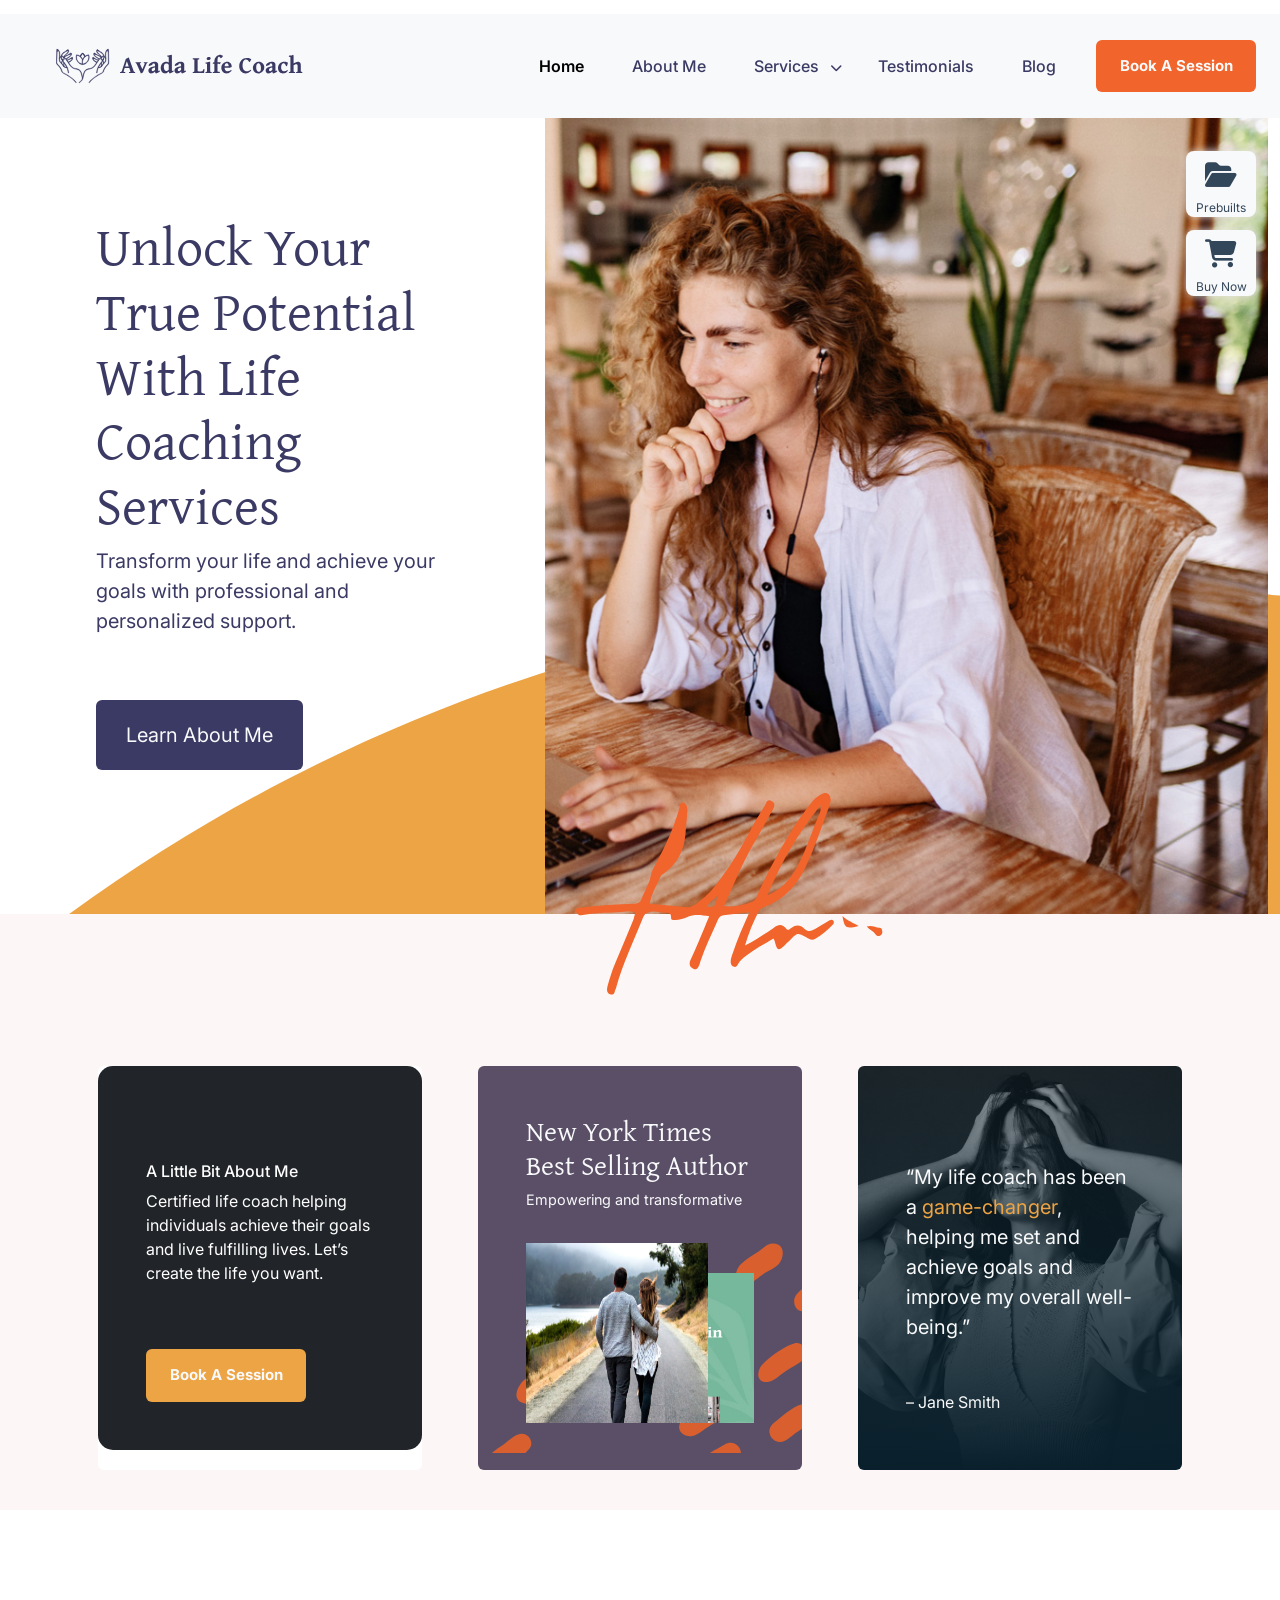
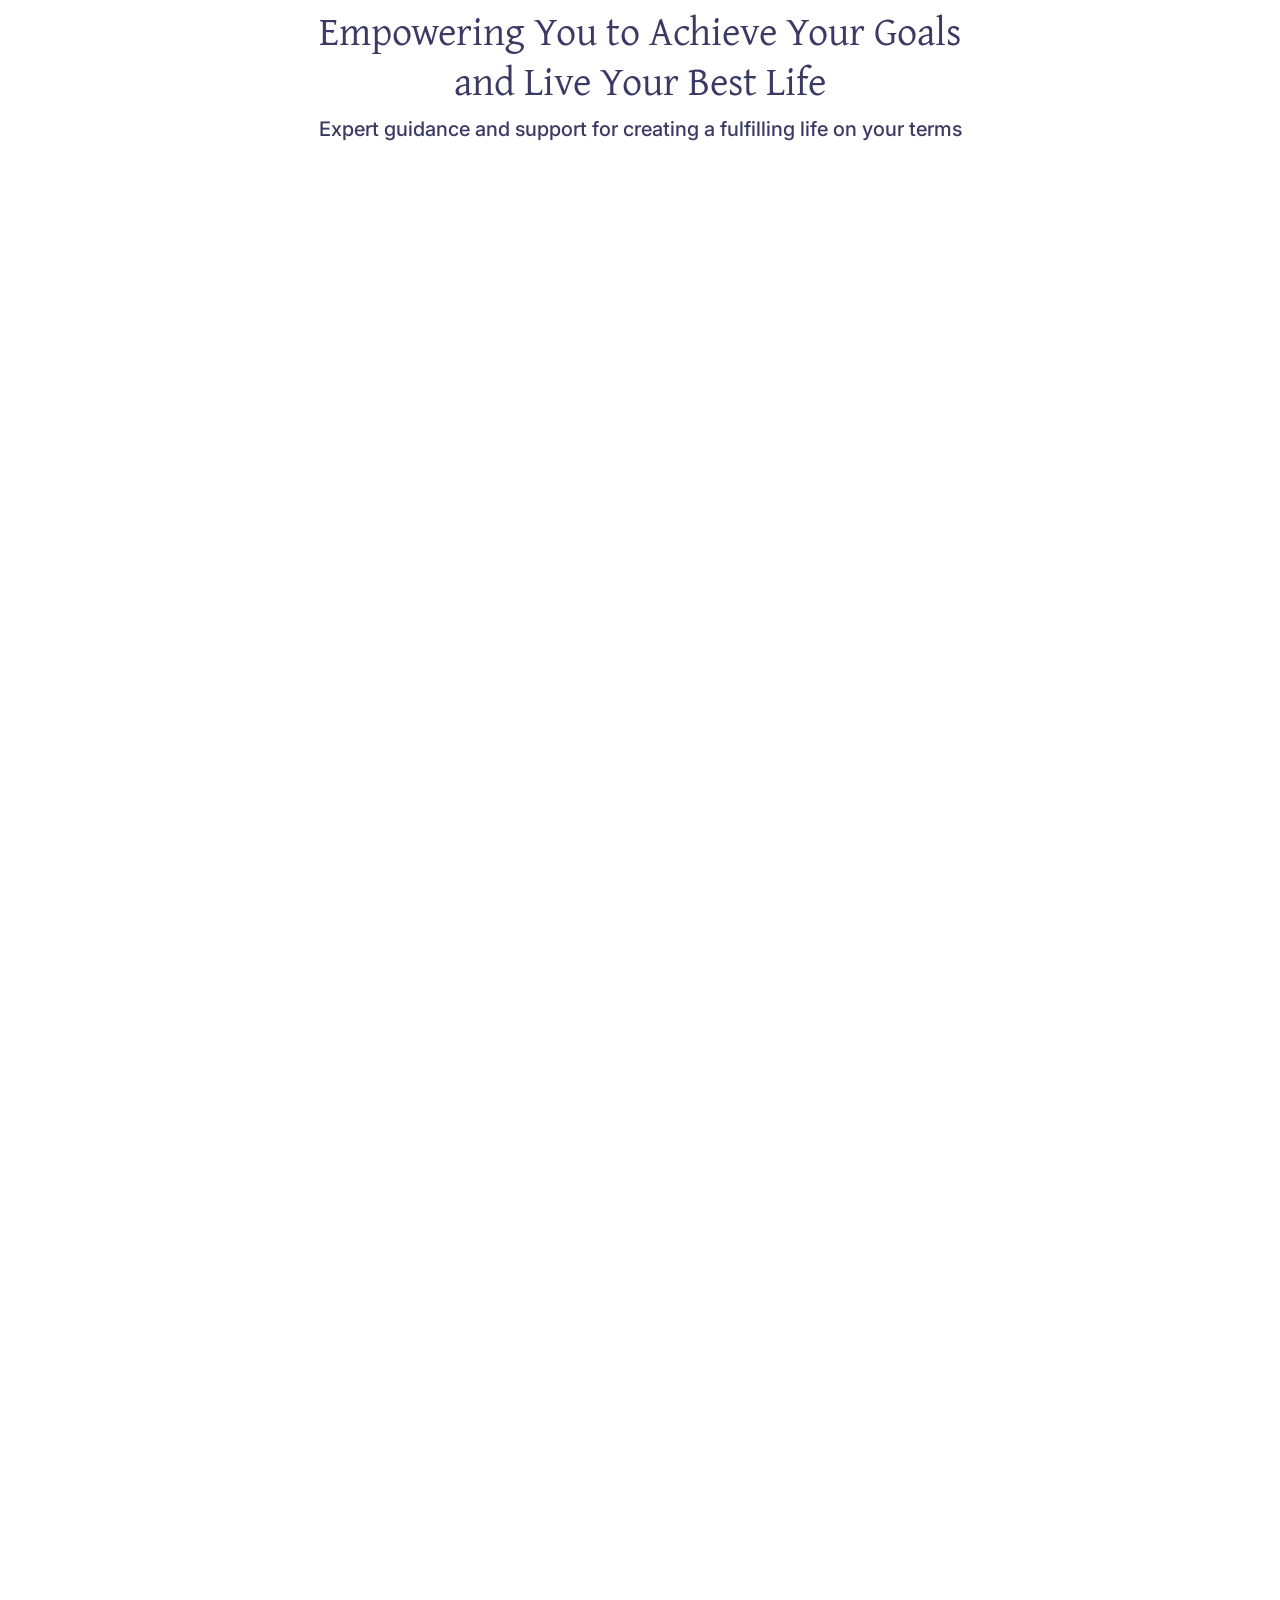
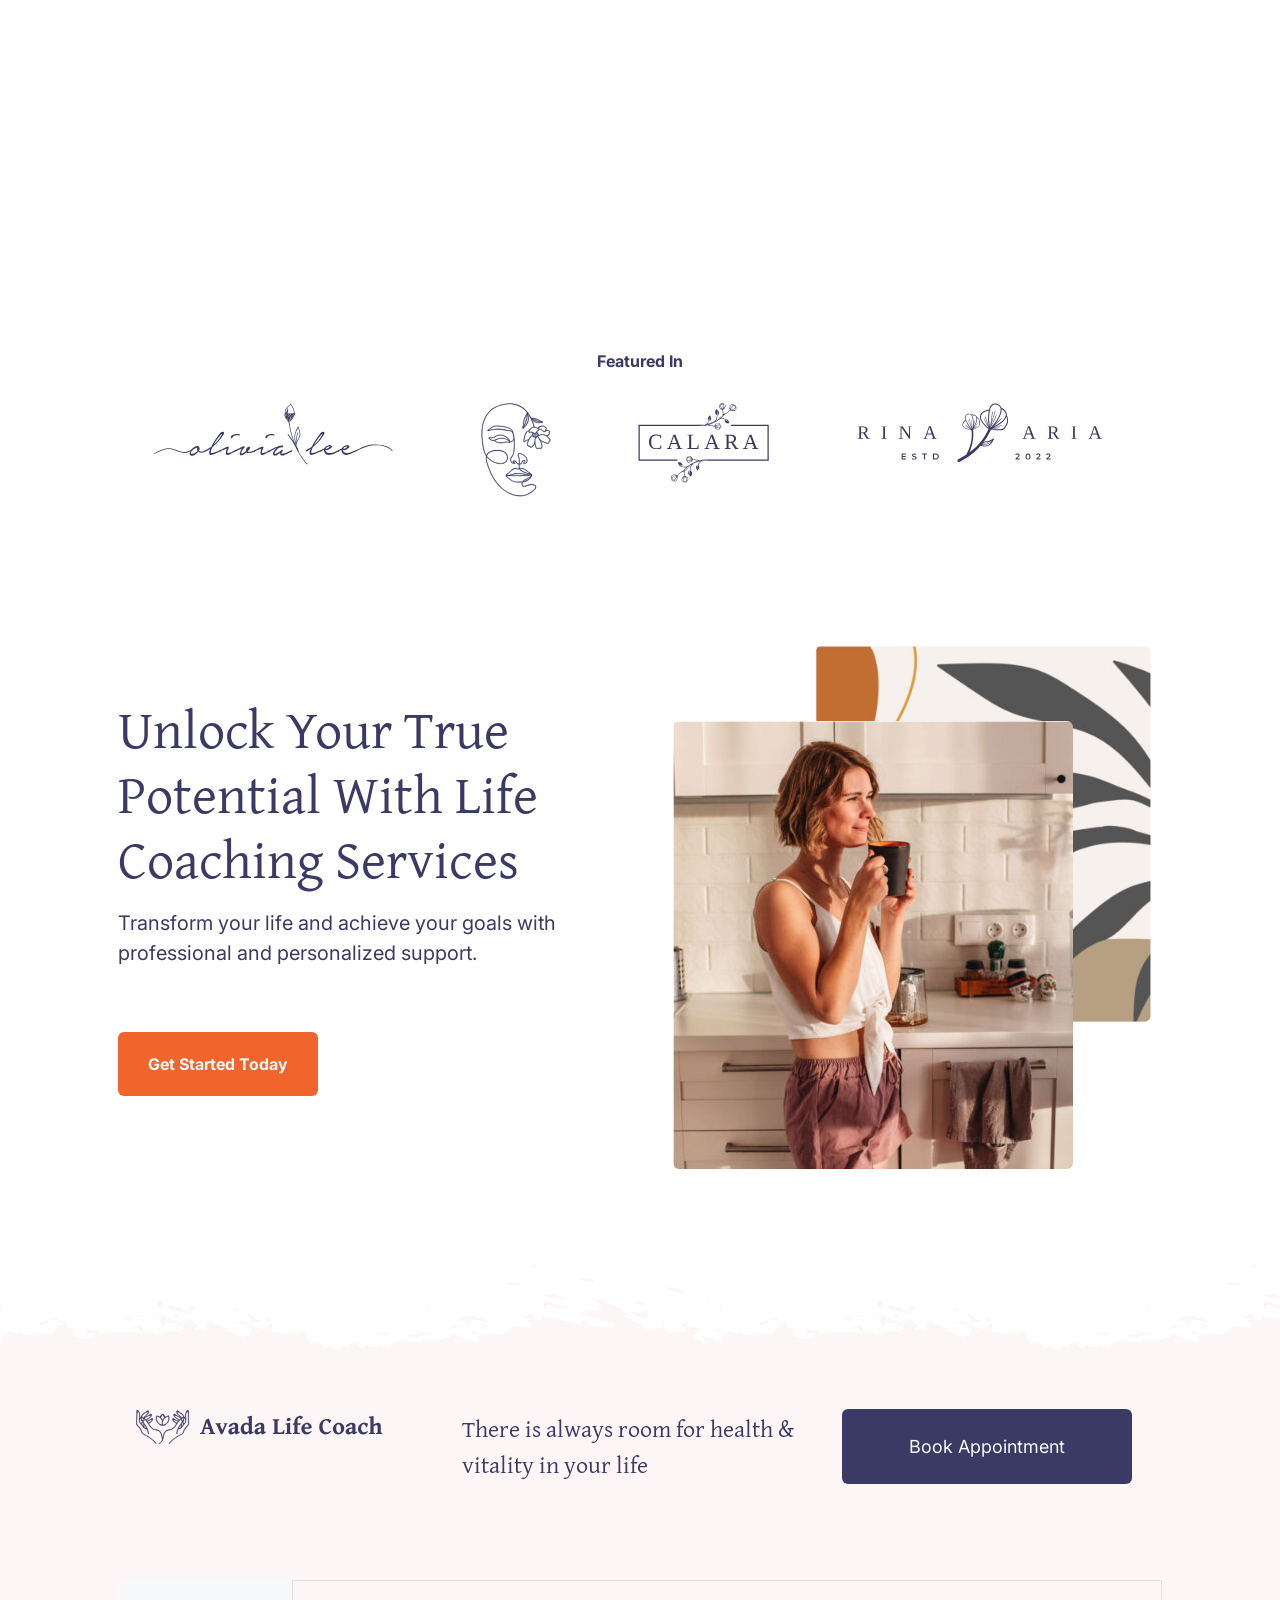
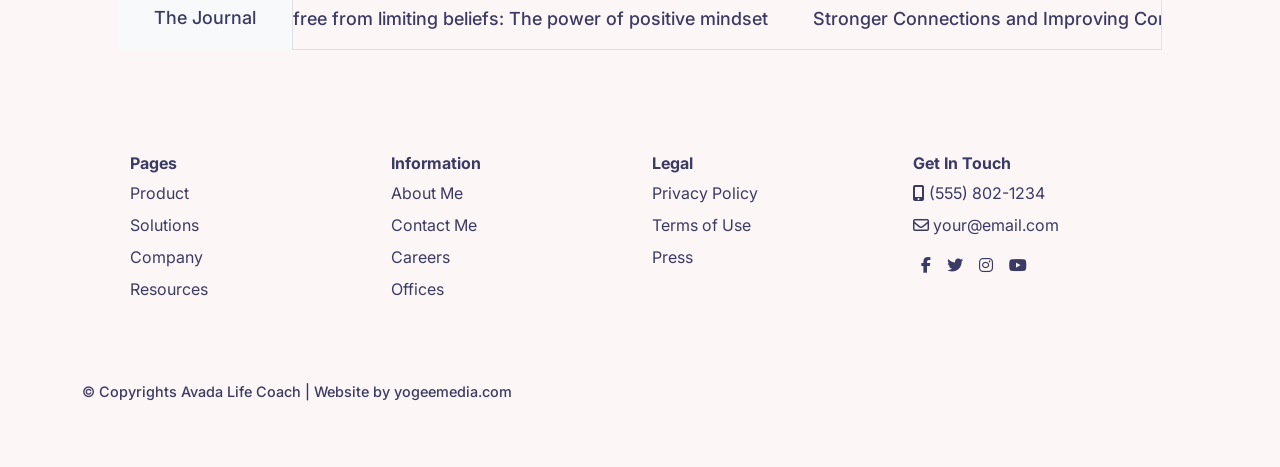
==== index.html @ 0d987348 "footer  fixed" ====
<!DOCTYPE html>
<html lang="en">

<head>
    <meta charset="UTF-8" />
    <meta name="viewport" content="width=device-width, initial-scale=1.0" />
    <title>
        Avada Life Coach – Avada Website Builder For WordPress & WooCommerce
    </title>

    <!-- favicon -->
    <link rel="shortcut icon" href="inc/img/home/favicon.svg" type="image/x-icon" />

    <!-- bootstrap css -->
    <link href="https://cdn.jsdelivr.net/npm/bootstrap@5.0.2/dist/css/bootstrap.min.css" rel="stylesheet"
        integrity="sha384-EVSTQN3/azprG1Anm3QDgpJLIm9Nao0Yz1ztcQTwFspd3yD65VohhpuuCOmLASjC" crossorigin="anonymous" />

    <!-- font-awesome cdn  -->
    <link rel="stylesheet" href="https://cdnjs.cloudflare.com/ajax/libs/font-awesome/6.4.2/css/all.min.css"
        integrity="sha512-z3gLpd7yknf1YoNbCzqRKc4qyor8gaKU1qmn+CShxbuBusANI9QpRohGBreCFkKxLhei6S9CQXFEbbKuqLg0DA=="
        crossorigin="anonymous" referrerpolicy="no-referrer" />

    <!-- google font cdn -->
    <link rel="preconnect" href="https://fonts.googleapis.com" />
    <link rel="preconnect" href="https://fonts.gstatic.com" crossorigin />
    <link
        href="https://fonts.googleapis.com/css2?family=Gentium+Plus:wght@400;700&family=Inter:wght@200;300;400;500;600;700;800&display=swap"
        rel="stylesheet" />

    <!-- data aos css cdn -->
    <link rel="stylesheet" href="https://unpkg.com/aos@next/dist/aos.css" />

    <!-- main css -->
    <link rel="stylesheet" href="inc/css/style.css" />

    <!-- jQuery -->
    <script src="https://cdnjs.cloudflare.com/ajax/libs/jquery/3.7.0/jquery.min.js"
        integrity="sha512-3gJwYpMe3QewGELv8k/BX9vcqhryRdzRMxVfq6ngyWXwo03GFEzjsUm8Q7RZcHPHksttq7/GFoxjCVUjkjvPdw=="
        crossorigin="anonymous" referrerpolicy="no-referrer"></script>


</head>

<body>
    <!-- main wrapper start -->
    <div class="main-wrapper position-relative">

        <!-- fix two button section start -->
        <section class="two-fix-btn position-relative d-none d-sm-block btn" style="z-index: 999;">
            <div class="btn-container bg-light position-absolute" style="top: 150px;">
                <div class="main-box bg-light position-fixed text-center end-0 me-4 rounded-3" style="width: 70px;"
                    data-animation="to-left" data-bs-toggle="modal" data-bs-target="#exampleModal">
                    <a href="#">
                        <div class="btn-box d-flex align-items-center" style="width: 70px;">
                            <span class="fa-solid fa-folder-open fs-3 text-center m-auto"
                                style="color: var(--dark-purple);"></span>
                            <span class="fa-solid fa-folder-open fs-3 text-center m-auto"
                                style="color: var(--dark-purple);" onclick="changeIcon(this)" onclick="toggleBtn()"
                                aria-hidden="true"></span>
                        </div>
                        <p class="fix-btn-text d-block text-dark-purple m-0" style="font-size: 0.75rem;">Prebuilts</p>
                    </a>
                </div>
                <div class="main-box bg-light position-fixed text-center end-0 me-4 rounded-3"
                    style="width: 70px; top: 230px;" data-animation="to-left">
                    <a href="#">
                        <div class="btn-box d-flex align-items-center">
                            <span class="fa-solid fa-cart-shopping fs-3 text-center m-auto"
                                style="color: var(--dark-purple);"></span>
                            <span class="fa-solid fa-cart-shopping fs-3 text-center m-auto"
                                style="color: var(--dark-purple);" aria-hidden="true"></span>
                        </div>
                        <p class="fix-btn-text d-block text-dark-purple m-0" style="font-size: 0.75rem;">Buy Now</p>
                    </a>
                </div>
            </div>
        </section>
        <!-- fix two button section end -->

        <!-- Modal section start -->
        <section class="modal fade" id="exampleModal" tabindex="-1" aria-labelledby="exampleModalLabel"
            aria-hidden="true">
            <div class="modal-dialog modal-dialog-centered modal-dialog-scrollable" style="max-width: 80%;">
                <div class="modal-content">
                    <div class="modal-header">
                        <!-- <h1 class="modal-title fs-5" id="exampleModalLabel">Modal title</h1> -->
                        <button type="button" class="btn-close" data-bs-dismiss="modal" aria-label="Close"></button>
                    </div>
                    <div class="modal-body">
                        <div class="container-fluid">
                            <div class="row flex-nowrap">
                                <div class="col-auto col-md-3 col-xl-2 px-sm-2 px-0">
                                    <div
                                        class="d-flex flex-column align-items-center align-items-sm-start px-3 pt-2 text-white min-vh-100">
                                        <a href="/"
                                            class="d-flex align-items-center pb-3 mb-md-0 me-md-auto text-white text-decoration-none">
                                            <span class="fs-5 d-none d-sm-inline">Menu</span>
                                        </a>
                                        <ul class="nav nav-pills flex-column mb-sm-auto mb-0 align-items-center align-items-sm-start"
                                            id="menu">
                                            <li class="nav-item">
                                                <a href="#" class="nav-link align-middle px-0">
                                                    <i class="fs-4 bi-house"></i> <span
                                                        class="ms-1 d-none d-sm-inline">Home</span>
                                                </a>
                                            </li>
                                            <li>
                                                <a href="#submenu1" data-bs-toggle="collapse"
                                                    class="nav-link px-0 align-middle">
                                                    <i class="fs-4 bi-speedometer2"></i> <span
                                                        class="ms-1 d-none d-sm-inline">Dashboard</span>
                                                </a>
                                                <ul class="collapse show nav flex-column ms-1" id="submenu1"
                                                    data-bs-parent="#menu">
                                                    <li class="w-100">
                                                        <a href="#" class="nav-link px-0"> <span
                                                                class="d-none d-sm-inline">Item</span> 1 </a>
                                                    </li>
                                                    <li>
                                                        <a href="#" class="nav-link px-0"> <span
                                                                class="d-none d-sm-inline">Item</span> 2 </a>
                                                    </li>
                                                </ul>
                                            </li>
                                            <li>
                                                <a href="#" class="nav-link px-0 align-middle">
                                                    <i class="fs-4 bi-table"></i> <span
                                                        class="ms-1 d-none d-sm-inline">Orders</span></a>
                                            </li>
                                            <li>
                                                <a href="#submenu2" data-bs-toggle="collapse"
                                                    class="nav-link px-0 align-middle ">
                                                    <i class="fs-4 bi-bootstrap"></i> <span
                                                        class="ms-1 d-none d-sm-inline">Bootstrap</span></a>
                                                <ul class="collapse nav flex-column ms-1" id="submenu2"
                                                    data-bs-parent="#menu">
                                                    <li class="w-100">
                                                        <a href="#" class="nav-link px-0"> <span
                                                                class="d-none d-sm-inline">Item</span> 1</a>
                                                    </li>
                                                    <li>
                                                        <a href="#" class="nav-link px-0"> <span
                                                                class="d-none d-sm-inline">Item</span> 2</a>
                                                    </li>
                                                </ul>
                                            </li>
                                            <li>
                                                <a href="#submenu3" data-bs-toggle="collapse"
                                                    class="nav-link px-0 align-middle">
                                                    <i class="fs-4 bi-grid"></i> <span
                                                        class="ms-1 d-none d-sm-inline">Products</span> </a>
                                                <ul class="collapse nav flex-column ms-1" id="submenu3"
                                                    data-bs-parent="#menu">
                                                    <li class="w-100">
                                                        <a href="#" class="nav-link px-0"> <span
                                                                class="d-none d-sm-inline">Product</span> 1</a>
                                                    </li>
                                                    <li>
                                                        <a href="#" class="nav-link px-0"> <span
                                                                class="d-none d-sm-inline">Product</span> 2</a>
                                                    </li>
                                                    <li>
                                                        <a href="#" class="nav-link px-0"> <span
                                                                class="d-none d-sm-inline">Product</span> 3</a>
                                                    </li>
                                                    <li>
                                                        <a href="#" class="nav-link px-0"> <span
                                                                class="d-none d-sm-inline">Product</span> 4</a>
                                                    </li>
                                                </ul>
                                            </li>
                                            <li>
                                                <a href="#" class="nav-link px-0 align-middle">
                                                    <i class="fs-4 bi-people"></i> <span
                                                        class="ms-1 d-none d-sm-inline">Customers</span> </a>
                                            </li>
                                        </ul>
                                    </div>
                                </div>
                                <div class="col px-0">
                                    <div class="container pb-2 text-center">
                                        <div class="row w-100">
                                            <div class="col">
                                                <img src="https://picsum.photos/id/680/250/160" alt="sample">
                                            </div>
                                            <div class="col">
                                                <img src="https://picsum.photos/id/681/250/160" alt="sample">
                                            </div>
                                            <div class="col">
                                                <img src="https://picsum.photos/id/682/250/160" alt="sample">
                                            </div>
                                        </div>
                                    </div>
                                    <div class="container pb-2 text-center">
                                        <div class="row w-100">
                                            <div class="col">
                                                <img src="https://picsum.photos/id/683/250/160" alt="sample">
                                            </div>
                                            <div class="col">
                                                <img src="https://picsum.photos/id/684/250/160" alt="sample">
                                            </div>
                                            <div class="col">
                                                <img src="https://picsum.photos/id/685/250/160" alt="sample">
                                            </div>
                                        </div>
                                    </div>
                                    <div class="container pb-2 text-center">
                                        <div class="row w-100">
                                            <div class="col">
                                                <img src="https://picsum.photos/id/686/250/160" alt="sample">
                                            </div>
                                            <div class="col">
                                                <img src="https://picsum.photos/id/687/250/160" alt="sample">
                                            </div>
                                            <div class="col">
                                                <img src="https://picsum.photos/id/688/250/160" alt="sample">
                                            </div>
                                        </div>
                                    </div>
                                    <div class="container pb-2 text-center">
                                        <div class="row w-100">
                                            <div class="col">
                                                <img src="https://picsum.photos/id/689/250/160" alt="sample">
                                            </div>
                                            <div class="col">
                                                <img src="https://picsum.photos/id/690/250/160" alt="sample">
                                            </div>
                                            <div class="col">
                                                <img src="https://picsum.photos/id/691/250/160" alt="sample">
                                            </div>
                                        </div>
                                    </div>

                                </div>
                            </div>
                        </div>
                    </div>
                    <!-- <div class="modal-footer">
                        <button type="button" class="btn btn-secondary" data-bs-dismiss="modal">Close</button>
                        <button type="button" class="btn btn-primary">Save changes</button>
                    </div> -->
                </div>
            </div>
        </section>
        <!-- Modal section end -->

        <!-- header start -->
        <header>
            <nav class="navbar navbar-expand-lg bg-body-tertiary py-4 px-lg-2 px-sm-0">
                <div class="container px-0">
                    <a class="navbar-brand ps-3 ps-lg-5" href="index.html">
                        <img src="./inc/img/home/logo.svg" class="logo position-relative" alt="logo" />
                    </a>
                    <li class="px-lg-3 px-md-0 d-lg-none d-md-block d-sm-block">
                        <button onclick="window.location.href='book-session.html';"
                            class="nav-btn btn bg-orange fw-bolder btn-small text-light" type="button">
                            Book A Session
                        </button>
                    </li>
                    <button onclick="toggleBtn()" class="navbar-toggler" type="button" data-bs-toggle="collapse"
                        data-bs-target="#navbarSupportedContent" aria-controls="navbarSupportedContent"
                        aria-expanded="false" aria-label="Toggle navigation">
                        <span class="fa fa-bars py-3 px-4 bg-light float-end" onclick="changeIcon(this)"></span>
                    </button>
                    <div class="collapse navbar-collapse float-lg-end float-md-none" id="navbarSupportedContent">
                        <ul class="navbar-nav ms-auto mb-2">
                            <li class="nav-item px-lg-3 px-md-0">
                                <a class="nav-link active hover-text-orange" aria-current="page"
                                    href="index.html">Home</a>
                            </li>
                            <li class="nav-item px-lg-3 px-md-0">
                                <a class="nav-link text-purple hover-text-orange" href="about-me.html">About Me</a>
                            </li>
                            <li class="nav-item px-lg-3 px-md-0 dropdown btn-group">
                                <button class="col-11 btn text-start p-0" type="button">
                                    <a class="nav-link text-purple hover-text-orange float-start w-100"
                                        href="services.html">Services</a>
                                </button>
                                <button type="button" class="col-1 btn float-end text-purple p-0 mt-3 mt-lg-2"
                                    data-bs-toggle="dropdown" aria-expanded="false">
                                    <!-- <span class="visually-hidden">Toggle Dropdown</span> -->
                                    <i class="fa-solid fa-chevron-down drop-btn" style="font-size: 0.75rem ;"></i>
                                </button>
                                <ul class="dropdown-menu m-lg-1 m-md-0 rounded-4 px-lg-2 px-md-0"
                                    style="transition: var(--animation);">
                                    <a href="career-coaching.html" class="drop-item-link">
                                        <li class="row">
                                            <div class=" col-5 p-0">
                                                <img src="inc/img/home/drop1.png" alt="dropdown-icon"
                                                    class="dropdown-icon d-lg-block d-md-none d-sm-none m-auto">
                                            </div>
                                            <div class="col-lg-7 col-md-12 p-0 list-box">
                                                <div class="dropdown-item text-purple hover-text-orange p-0 font2 fs-5 px-lg-0 px-md-5 px-sm-5"
                                                    style="letter-spacing: 1px">
                                                    Career Coaching
                                                </div>
                                                <div class=" sub-heading text-secondary d-lg-block d-md-non d-sm-none">
                                                    Vivamus magna justo
                                                </div>
                                            </div>
                                        </li>
                                    </a>
                                    <li>
                                        <hr class="dropdown-divider mx-3">
                                    </li>
                                    <a href="personal-coaching.html" class="drop-item-link">
                                        <li class="row">
                                            <div class=" col-5 p-0">
                                                <img src="inc/img/home/drop2.png" alt="dropdown-icon"
                                                    class="dropdown-icon d-lg-block d-md-none d-sm-none m-auto">
                                            </div>
                                            <div class="col-lg-7 col-md-12 p-0 list-box">
                                                <div class="dropdown-item text-purple hover-text-orange p-0 font2 fs-5 px-lg-0 px-md-5 px-sm-5"
                                                    style="letter-spacing: 1px;">
                                                    Personal Coaching
                                                </div>
                                                <div class="sub-heading text-secondary d-lg-block d-md-none d-sm-none">
                                                    Pellentesque in ipsum
                                                </div>
                                            </div>
                                        </li>
                                    </a>
                                    <li>
                                        <hr class="dropdown-divider mx-3">
                                    </li>
                                    <a href="wellness-coaching.html" class="drop-item-link">
                                        <li class="row">
                                            <div class=" col-5 p-0">
                                                <img src="inc/img/home/drop3.png" alt="dropdown-icon"
                                                    class="dropdown-icon d-lg-block d-md-none d-sm-none m-auto">
                                            </div>
                                            <div class="col-lg-7 col-md-12 p-0 list-box">
                                                <div class="dropdown-item text-purple hover-text-orange p-0 font2 fs-5 px-lg-0 px-md-5 px-sm-5"
                                                    style="letter-spacing: 1px;">
                                                    Wellness Coaching
                                                </div>
                                                <div class="sub-heading text-secondary d-lg-block d-md-none d-sm-none">
                                                    Cras ulricies ligula sed
                                                </div>
                                            </div>
                                        </li>
                                    </a>
                                </ul>
                            </li>
                            <li class="nav-item px-lg-3 px-md-0">
                                <a class="nav-link text-purple hover-text-orange"
                                    href="testimonials.html">Testimonials</a>
                            </li>
                            <li class="nav-item px-lg-3 px-md-0">
                                <a class="nav-link text-purple hover-text-orange" href="blog.html">Blog</a>
                            </li>
                        </ul>
                        <!-- <form class="d-flex" role="search">
                            <input class="form-control me-2" type="search" placeholder="Search" aria-label="Search">
                            <button class="btn btn-outline-success" type="submit">Search</button>
                        </form> -->
                    </div>
                </div>
                <li class="px-lg-3 px-md-0 d-lg-block d-md-none d-sm-none">
                    <button onclick="window.location.href='book-session.html';"
                        class="nav-btn btn bg-orange fw-bolder btn-small text-light" type="button">
                        Book A Session
                    </button>
                </li>
            </nav>
        </header>
        <!-- header end -->

        <!-- post content start -->
        <div class="post-content">
            <!-- hero section start -->
            <section class="hero position-relative">
                <div class="container-fluid">
                    <div class="row">
                        <div class="col hero-row-img" style="background: url(inc/img/home/hero-graphic-1.svg)">
                            <div class="row">
                                <div class="col-lg-5 col-md-12 p-lg-5 p-sm-0" data-aos="fade-right"
                                    data-aos-duration="3000">
                                    <div class="container p-lg-5 py-5">
                                        <h1 class="hero-text text-purple font2 fs4">
                                            Unlock Your True Potential With Life Coaching Services
                                        </h1>
                                        <p class="hero-p text-purple font1"
                                            style="font-size: 1.25rem; font-weight: 400;">
                                            Transform your life and achieve your goals with
                                            professional and personalized support.
                                        </p>
                                        <button class="btn btn-large fs-5 text-light bg-purple hover-bg-orange my-5">
                                            Learn About Me
                                        </button>
                                    </div>
                                </div>
                                <div class="col-lg-7 col-md-12 pt-lg-0 pt-md-3" data-aos="fade-left"
                                    data-aos-duration="3000">
                                    <div class="hero-img hero-img-index position-relative"
                                        style="background: url(inc/img/home/hero-1.jpg);">
                                    </div>
                                    <div class="hero-signature">
                                        <img src="inc/img/home/signature.svg" alt="signature" />
                                    </div>
                                </div>
                            </div>
                        </div>
                    </div>
                </div>
            </section>
            <!-- hero section end -->

            <!-- three card section start -->
            <section class="tree-card m-auto" style="background: var(--light-bg);">
                <div class="container py-5">
                    <div class="row d-flex justify-content-between">
                        <div class="col-lg-4 col-md-4 col-sm-12 pt-3" data-aos="fade-up" data-aos-duration="1000">
                            <div class="three-card-box rounded mx-lg-3 mx-md-1"
                                style="background: #ffffff; height: 100%;">
                                <div class="card text-bg-dark border-0 p-lg-5 p-md-4 p-md-3 mt-2">
                                    <h5 class="card-title fs-6 pt-lg-5 pt-sm-0">A Little Bit About Me</h5>
                                    <p class="card-text">
                                        Certified life coach helping individuals achieve their goals
                                        and live fulfilling lives. Let’s create the life you want.
                                    </p>
                                    <button onclick="window.location.href='book-session.html';"
                                        class="btn bg-yellow btn-small fw-bolder text-light mt-5" type="button">
                                        Book A Session
                                    </button>
                                </div>
                            </div>
                        </div>
                        <div class="col-lg-4 col-md-4 col-sm-12 pt-3" data-aos="fade-up" data-aos-duration="2000">
                            <div class="three-card-box rounded mx-lg-3 mx-md-1"
                                style=" background-color: #5b4f68; background-image: url('inc/img/home/texture-bg.svg'); height: 100%;">
                                <div class="card text-bg-dark border-0 mt-2 text-light bg-transparent">
                                    <div class="card-box p-lg-5 p-md-4 p-sm-5 pb-lg-0 pb-md-0 ps-md-3 pb-sm-0">
                                        <h5 class="card-title font2 fs-3">
                                            New York Times Best Selling Author
                                        </h5>
                                        <p class="card-text fs0">Empowering and transformative</p>
                                        <div class="card2-img-box d-flex position-relative pt-3">
                                            <img src="inc/img/home/four-card-2.jpg" alt="img"
                                                class="card2-img1 float-start position-relative" />
                                            <img src="inc/img/home/book-2.jpg" alt="img"
                                                class="card2-img2 float-end position-absolute" />
                                        </div>
                                    </div>
                                </div>
                            </div>
                        </div>
                        <div class="col-lg-4 col-md-4 col-sm-12 pt-3" data-aos="fade-up" data-aos-duration="3000">
                            <div class="three-card-box rounded mx-lg-3 mx-md-1" style="background-image: linear-gradient(180deg, #09202c6c, #09202c),url('inc/img/home/info-bg.jpg');
                                background-size: cover; background-position: center center; height: 100%;">
                                <div class="card text-bg-dark border-0 mt-2 text-light bg-transparent">
                                    <div class="card-box p-lg-5 p-md-4 p-sm-5 ">
                                        <p class="card-text pt-5 fs-5 mb-0">
                                            “My life coach has been a
                                            <span class="text-yellow">game-changer</span>, helping me
                                            set and achieve goals and improve my overall well-being.”
                                        </p>
                                        <p class="card-text pt-5 fs-6">– Jane Smith</p>
                                    </div>
                                </div>
                            </div>
                        </div>
                    </div>
                </div>
            </section>
            <!-- three card section end -->

            <!-- four card sectin start -->
            <section class="four-card py-lg-5 pb-md-0 my-lg-5 my-md-0">
                <div class="container">
                    <div class="row" data-aos="fade-up" data-aos-duration="3000">
                        <div class="col four-card-heading">
                            <h2 class="text-purple font2 text-center fs-1 lh-sm">
                                Empowering You to Achieve Your Goals <br />
                                and Live Your Best Life
                            </h2>
                            <p class="text-purple text-center fs-5">
                                Expert guidance and support for creating a fulfilling life on
                                your terms
                            </p>
                        </div>
                    </div>
                    <div class="row py-5 px-2">
                        <div class="col-lg-6 col-md-6 col-sm-12" data-aos="fade-up" data-aos-duration="1000">
                            <div class="four-card-box">
                                <div class="row position-relative">
                                    <div class="col-lg-6 col-sm-12 py-2 position-relative">
                                        <div class="four-card-left-img position-relative">
                                            <img src="inc/img/home/four-card-1.jpg" class="four-card-img rounded"
                                                alt="img" />
                                        </div>
                                    </div>
                                    <div class="col-lg-5 col-sm-12 py-2 position-relative">
                                        <div class="four-card-text-box bg-light rounded my-auto">
                                            <div class="container">
                                                <div class="four-card-heading text-success py-2">
                                                    Development
                                                </div>
                                                <div class="four-card-p text-purple font2 fs-3 lh-1 py-3">
                                                    Breaking free from limiting beliefs: The power of positive mindset
                                                </div>
                                                <div class="four-card-reading-btn py-3">
                                                    <a href="#" class="text-orange hover-text-yellow">
                                                        Continue Reading
                                                    </a>
                                                </div>
                                            </div>
                                        </div>
                                    </div>
                                </div>
                            </div>
                        </div>
                        <div class="col-lg-6 col-md-6 col-sm-12" data-aos="fade-up" data-aos-duration="2000">
                            <div class="four-card-box">
                                <div class="row position-relative">
                                    <div class="col-lg-6 col-sm-12 py-2 position-relative">
                                        <div class="four-card-left-img position-relative">
                                            <img src="inc/img/home/four-card-2.jpg" class="four-card-img rounded"
                                                alt="img" />
                                        </div>
                                    </div>
                                    <div class="col-lg-5 col-sm-12 py-2 position-relative">
                                        <div class="four-card-text-box bg-light rounded my-auto">
                                            <div class="container">
                                                <div class="four-card-heading text-success py-2">
                                                    Development
                                                </div>
                                                <div class="four-card-p text-purple font2 fs-3 lh-1 py-3">
                                                    Building Stronger Connections and Improving
                                                    Communication
                                                </div>
                                                <div class="four-card-reading-btn py-3">
                                                    <a href="#" class="text-orange hover-text-yellow">
                                                        Continue Reading
                                                    </a>
                                                </div>
                                            </div>
                                        </div>
                                    </div>
                                </div>
                            </div>
                        </div>
                    </div>
                    <div class="row py-5 px-2">
                        <div class="col-lg-6 col-md-6 col-sm-12" data-aos="fade-up" data-aos-duration="1500">
                            <div class="four-card-box">
                                <div class="row position-relative">
                                    <div class="col-lg-6 col-sm-12 py-2 position-relative">
                                        <div class="four-card-left-img position-relative">
                                            <img src="inc/img/home/four-card-3.jpg" class="four-card-img rounded"
                                                alt="img" />
                                        </div>
                                    </div>
                                    <div class="col-lg-5 col-sm-12 py-2 position-relative">
                                        <div class="four-card-text-box bg-light rounded my-auto">
                                            <div class="container">
                                                <div class="four-card-heading text-success py-2">
                                                    Development
                                                </div>
                                                <div class="four-card-p text-purple font2 fs-3 lh-1 py-3">
                                                    Mastering Self-Discovery: A Journey to Finding Your
                                                    Purpose
                                                </div>
                                                <div class="four-card-reading-btn py-3">
                                                    <a href="#" class="text-orange hover-text-yellow">
                                                        Continue Reading
                                                    </a>
                                                </div>
                                            </div>
                                        </div>
                                    </div>
                                </div>
                            </div>
                        </div>
                        <div class="col-lg-6 col-md-6 col-sm-12" data-aos="fade-up" data-aos-duration="2500">
                            <div class="four-card-box">
                                <div class="row position-relative">
                                    <div class="col-lg-6 col-sm-12 py-2 position-relative">
                                        <div class="four-card-left-img position-relative">
                                            <img src="inc/img/home/four-card-4.jpg" class="four-card-img rounded"
                                                alt="img" />
                                        </div>
                                    </div>
                                    <div class="col-lg-5 col-sm-12 py-2 position-relative">
                                        <div class="four-card-text-box bg-light rounded my-auto">
                                            <div class="container">
                                                <div class="four-card-heading text-success py-2">
                                                    Development
                                                </div>
                                                <div class="four-card-p text-purple font2 fs-3 lh-1 py-3">
                                                    Strategies for Overcoming Adversity and Achieving
                                                    Success
                                                </div>
                                                <div class="four-card-reading-btn py-3">
                                                    <a href="#" class="text-orange hover-text-yellow">
                                                        Continue Reading
                                                    </a>
                                                </div>
                                            </div>
                                        </div>
                                    </div>
                                </div>
                            </div>
                        </div>
                    </div>
                </div>
            </section>
            <!-- four card sectin end -->

            <!-- home video section start -->
            <section class="home-video py-lg-5 pt-md-0" data-aos="fade-in" data-aos-duration="3000">
                <div class="container rounded" style="background: var(--light-bg);">
                    <div class="row py-5 video-bg-img m-auto position-relative"
                        style="background-image: url(inc/img/home/hero-graphic-3.svg)">
                        <div class="col-lg-5 col-md-5 col-sm-12 position-relative">
                            <div class="container p-5">
                                <h1
                                    class="home-video-heading fs-1 font2 text-purple text-lg-start text-md-start text-sm-center">
                                    Join me on the journey to unlocking your full potential.
                                </h1>
                                <p class="home-video-p text-purple pt-2 fs-5 pe-5">
                                    Transform your life and achieve your <br> goals with professional and personalized
                                    support.
                                </p>
                                <button class="btn bg-purple btn-large text-light mt-5 hover-bg-orange" type="button">
                                    View YouTube Channel
                                </button>
                            </div>
                        </div>
                        <div class="col-lg-7 col-md-7 col-sm-12 position-relative">
                            <img src="inc/img/home/info-1.jpg" alt="info-1"
                                class="home-video-img img-fluid rounded w-100 h-100 position-relative" />
                            <div class="play-btn position-absolute top-50 start-50 translate-middle">
                                <a href="#" class="text-orange fs-5 rounded-circle">
                                    <i class="fa-solid fa-play p-5 rounded-circle" style="background: #f8f9fac7"></i>
                                </a>
                            </div>
                        </div>
                    </div>
                </div>
            </section>
            <!-- home video section end -->

            <!-- brand logo start -->
            <section class="brand-logo py-5">
                <div class="container">
                    <div class="row" data-aos="fade-up" data-aos-duration="3000">
                        <div class="col">
                            <h3 class="brand-logo-heading fs-6 text-purple fw-bold text-center py-2">
                                Featured In
                            </h3>
                        </div>
                        <div class="row">
                            <div class="col">
                                <ul class="col brand-logo d-flex flex-wrap p-0 justify-content-evenly">
                                    <li class="text-center m-3">
                                        <a href="#">
                                            <img src="inc/img/home/sponsor-1.svg" alt="brand-logo-1"
                                                class="brand-logo-img img-fluid">
                                        </a>
                                    </li>
                                    <li class="text-center m-3">
                                        <a href="#">
                                            <img src="inc/img/home/sponsor-2.svg" alt="brand-logo-2"
                                                class="brand-logo-img img-fluid">
                                        </a>
                                    </li>
                                    <li class="text-center m-3">
                                        <a href="#">
                                            <img src="inc/img/home/sponsor-3.svg" alt="brand-logo-3"
                                                class="brand-logo-img img-fluid">
                                        </a>
                                    </li>
                                    <li class="text-center m-3">
                                        <a href="#">
                                            <img src="inc/img/home/sponsor-4.svg" alt="brand-logo-4"
                                                class="brand-logo-img img-fluid">
                                        </a>
                                    </li>
                                </ul>
                            </div>
                        </div>
                    </div>
                </div>
            </section>
            <!-- brand logo end -->

            <!-- home video2 section start -->
            <section class="home-video2 py-lg-5 pt-md-0 position-relative">
                <div class="container">
                    <div class="row py-5 video-bg-img m-auto">
                        <div class="col-lg-6 col-md-6 col-sm-12" data-aos="fade-right" data-aos-duration="3000">
                            <div class="container p-lg-4 p-sm-0">
                                <h2
                                    class="home-video2-heading fs4 fw-bolde font2 text-purple text-lg-start text-md-start text-sm-center">
                                    Unlock Your True Potential With Life Coaching Services
                                </h2>
                                <p class="home-video2-p text-purple pt-2" style="font-weight: 400; font-size: 1.25rem;">
                                    Transform your life and achieve your goals with professional and personalized
                                    support.
                                </p>
                                <button class="btn bg-orange fw-bolder btn-large text-light my-5 hover-bg-yellow"
                                    type="button">
                                    Get Started Today
                                </button>
                            </div>
                        </div>
                        <div class="col-lg-6 col-md-6 col-sm-12" data-aos="fade-left" data-aos-duration="3000">
                            <div class="row video2-img-box pt-5 position-relative">
                                <div class="col-10">
                                    <img src="inc/img/home/info-2.jpg" alt="info-2"
                                        class="home-video2-img1 img-fluid rounded position-relative m-auto">
                                </div>
                                <div class="col-2">
                                    <img src="inc/img/home/info-bg-2.jpg" alt="info-bg"
                                        class=" home-video2-img2 rounded">
                                </div>
                            </div>
                        </div>
                    </div>
                </div>
            </section>
            <!-- home video2 section end -->

        </div>
        <!-- post content end -->
    </div>
    <!-- main wrapper end -->

    <!-- footer start -->
    <footer style="background: var(--light-bg);">
        <div class="footer-pattern-bg">
            <img src="inc/img/home/footer-pattern.png" alt="footer-pattern">
        </div>
        <div class="container position-relative">
            <div class="row py-5">
                <div class="col-sm-4 col-12">
                    <a href="index.html">
                        <img src="inc/img/home/logo.svg" alt="logo" class="logo d-block m-auto">
                    </a>
                </div>
                <div class="col-sm-4 col-12 m-auto">
                    <p class="footer-txt font2 text-purple fs-4 text-sm-start text-center my-3 my-sm-0">
                        There is always room for health
                        & vitality in your life
                    </p>
                </div>
                <div class="col-sm-4 col-12">
                    <button class="footer-btn btn bg-purple fs1 text-light hover-bg-lblue p-4" type="button">
                        Book Appointment
                    </button>
                </div>
            </div>
            <div class="row px-0 p-lg-5 p-sm-0 d-flex">
                <div class="col-11 col-sm-2 p-0 m-auto">
                    <div class="marquee-text p-0">
                        <p class="text-purple fs1 py-4 text-center bg-light m-0" style="height: 70px;">
                            The Journal
                        </p>
                    </div>
                </div>
                <div class="col-11 col-sm-10 border-1 p-0 m-auto">
                    <div class="marquee border">
                        <div class="track mt-4">
                            <div class="content text-purple fs1">
                                <span>
                                    <a href="#">free from limiting beliefs: The power of positive mindset
                                        &nbsp;&nbsp;&nbsp;&nbsp;&nbsp;&nbsp;&nbsp;</a>
                                </span>
                                <span>
                                    <a href="#">Stronger Connections and Improving Communication
                                        &nbsp;&nbsp;&nbsp;&nbsp;&nbsp;&nbsp;&nbsp;</a>
                                </span>
                                <span>
                                    <a href="#">Self-Discovery: A Journey to Finding Your Purpose
                                        &nbsp;&nbsp;&nbsp;&nbsp;&nbsp;&nbsp;&nbsp;</a>
                                </span>
                                <span>
                                    <a href="#">for Overcoming Adversity and Achieving Success
                                        &nbsp;&nbsp;&nbsp;&nbsp;&nbsp;&nbsp;&nbsp;</a>
                                </span>
                                <span>
                                    <a href="#">and Techniques for Living in the Present Moment
                                        &nbsp;&nbsp;&nbsp;&nbsp;&nbsp;&nbsp;&nbsp;</a>
                                </span>
                                <span>
                                    <a href="#">Overcome Challenges and Embrace Change
                                        &nbsp;&nbsp;&nbsp;&nbsp;&nbsp;&nbsp;&nbsp;</a>
                                </span>
                                <span>
                                    <a href="#">Finding Happiness and Fulfillment
                                        &nbsp;&nbsp;&nbsp;&nbsp;&nbsp;&nbsp;&nbsp;</a>
                                </span>
                            </div>
                        </div>
                    </div>
                </div>
            </div>
            <div class="row px-3 px-lg-5 pt-5">
                <div class="footer-link col-md-3 col-sm-6 col-6 text-start">
                    <h4 class="fs-6 pt-2 text-purple fw-bold">Pages</h4>
                    <ul class="p-0">
                        <li class="my-2 hvr-forward">
                            <a class="hvr-eft hover-text-orange" href="product.html">Product</a>
                        </li>
                        <li class="my-2 hvr-forward">
                            <a class="hvr-eft hover-text-orange" href="solutions.html">Solutions</a>
                        </li>
                        <li class="my-2 hvr-forward">
                            <a class="hvr-eft hover-text-orange" href="company.html">Company</a>
                        </li>
                        <li class="my-2 hvr-forward">
                            <a class="hvr-eft hover-text-orange" href="resources.html">Resources</a>
                        </li>
                    </ul>
                </div>
                <div class="footer-link col-md-3 col-sm-6 col-6 text-start">
                    <h4 class="fs-6 pt-2 text-purple fw-bold">Information</h4>
                    <ul class="p-0">
                        <li class="my-2 hvr-forward">
                            <a class="hvr-eft hover-text-orange" href="about-me.html">About Me</a>
                        </li>
                        <li class="my-2 hvr-forward">
                            <a class="hvr-eft hover-text-orange" href="contact-me">Contact Me</a>
                        </li>
                        <li class="my-2 hvr-forward">
                            <a class="hvr-eft hover-text-orange hover-text-orange" href="careers.html">Careers</a>
                        </li>
                        <li class="my-2 hvr-forward">
                            <a class="hvr-eft hover-text-orange" href="offices.html">Offices</a>
                        </li>
                    </ul>
                </div>
                <div class="footer-link col-md-3 col-sm-6  col-6 text-start">
                    <h4 class="fs-6 pt-2 text-purple fw-bold">Legal</h4>
                    <ul class="p-0">
                        <li class="my-2 hvr-forward"><a class="hvr-eft hover-text-orange"
                                href="privacy-policy.html">Privacy
                                Policy</a></li>
                        <li class="my-2 hvr-forward"><a class="hvr-eft hover-text-orange" href="terms-of-use.html">Terms
                                of Use</a></li>
                        <li class="my-2 hvr-forward"><a class="hvr-eft hover-text-orange" href="press.html">Press</a>
                        </li>
                    </ul>
                </div>
                <div class="footer-link col-md-3 col-sm-6 col-6 text-start">
                    <h4 class="fs-6 pt-2 text-purple fw-bold">Get In Touch</h4>
                    <ul class="p-0">
                        <li class="my-2">
                            <a title="Click to Call" class="hvr-eft-bdr-bt" href="tel:(555) 802-1234">
                                <i class="fa-solid fa-mobile-screen-button"></i>
                                (555) 802-1234
                            </a>
                        </li>
                        <li class="my-2">
                            <a title="Click to mail" class="hvr-eft-bdr-bt" href="mailto:your@email.com">
                                <i class="fa-regular fa-envelope"></i>
                                your@email.com
                            </a>
                        </li>
                        <li class="my-2">
                            <ul class="p-0 d-lg-flex d-sm-inline-flex d-inline-flex">
                                <li class="text-center rounded-circle p-2">
                                    <a class="" href="https://www.facebook.com" target="_blank" title="Facebook">
                                        <i class="fa-brands fa-facebook-f footer-icon"></i>
                                    </a>
                                </li>
                                <li class="text-center rounded-circle p-2">
                                    <a class="" href="https://www.twitter.com" target="_blank" title="Twitter">
                                        <i class="fa-brands fa-twitter footer-icon"></i>
                                    </a>
                                </li>
                                <li class="text-center rounded-circle p-2">
                                    <a class="" href="https://www.instagram.com" target="_blank" title="Instagram">
                                        <i class="fa-brands fa-instagram footer-icon"></i>
                                    </a>
                                </li>
                                <li class="text-center rounded-circle p-2">
                                    <a class="" href="https://www.youtube.com" target="_blank" title="Youtube">
                                        <i class="fa-brands fa-youtube footer-icon"></i>
                                    </a>
                                </li>
                            </ul>
                        </li>
                    </ul>
                </div>
            </div>
        </div>
        <div class="container copyright-wrapper pt-3">
            <div class="row">
                <div class="col">
                    <p class="copyright-txt text-purple fs0 py-5 text-lg-start text-sm-center">
                        &copy; Copyrights <span id="getYear"></span>
                        Avada Life Coach | Website by
                        <a target="_blank" title="Click to visit" href="https://yogeemedia.com/">
                            yogeemedia.com
                        </a>
                    </p>
                </div>
            </div>
        </div>
    </footer>
    <!-- footer end -->

    <!-- Back to top button -->
    <button type="button" class="btn btn-secondary btn-floating btn-lg" id="btn-back-to-top">
        <i class="fa-solid fa-chevron-up"></i>
    </button>

    <!-- main js -->
    <script src="inc/js/script.js"></script>

    <!-- bootstrap js -->
    <script src="https://cdn.jsdelivr.net/npm/bootstrap@5.0.2/dist/js/bootstrap.bundle.min.js"
        integrity="sha384-MrcW6ZMFYlzcLA8Nl+NtUVF0sA7MsXsP1UyJoMp4YLEuNSfAP+JcXn/tWtIaxVXM"
        crossorigin="anonymous"></script>

    <!-- data aos js cdn -->
    <script src="https://unpkg.com/aos@next/dist/aos.js"></script>
    <script>
        AOS.init();
    </script>

</body>

</html>
---- inc/css/style.css ----
:root {
  --light-bg: #fcf7f6;
  --purple: #3b3a64;
  --orange: #f1642b;
  --yellow: #eda444;
  --dark-purple: #33475b;
  --dark-blue: #09202c;
  --animation: all 0.3s ease-in;
  --transform-scale: scale(1.03);
  --transform-left: translate(-5%, -50%);
  --border-right: 2px solid var(--purple);
  --border-bottom: 2px solid var(--purple);
}

html {
  scroll-behavior: smooth;
  overflow-y: scroll;
  overflow-x: hidden;
}

a {
  text-decoration: none;
  color: var(--purple);
}

a:hover {
  color: var(--yellow);
  transition: var(--animation);
}
.a-not-hover:hover {
  color: var(--purple) !important;
}

li {
  list-style: none;
}

body {
  min-height: 200vh;
  font-family: "Inter", sans-serif;
}

footer {
  min-height: 200px;
  background: linear-gradient(180deg);
}

.main-wrapper {
  min-height: calc(200vh - 200px);
}

.font1 {
  font-family: "Inter", sans-serif;
}

.font2 {
  font-family: "Gentium Plus", serif;
}

.fs0 {
  font-size: 0.9rem;
}

.fs1 {
  font-size: 1.125rem;
}

.fs2 {
  font-size: 1.75rem;
}

.fs3 {
  font-size: 3.1rem;
}

.fs4 {
  font-size: 3.375rem;
}

.fs5 {
  font-size: 4.375rem;
}

[type="button"]:not(:disabled),
[type="reset"]:not(:disabled),
[type="submit"]:not(:disabled),
button:not(:disabled) {
  cursor: pointer;
  border: none;
  box-shadow: none;
}

.text-purple {
  color: var(--purple);
  font-weight: 500;
  transition: var(--animation);
}

.text-dark-purple {
  color: var(--dark-purple);
}

.hover-text-orange:hover {
  color: var(--orange);
  transition: var(--animation);
}
.hover-bg-orange:hover {
  background: var(--orange);
}

.btn-active {
  background: var(--orange);
  color: #ffffff;
}
.btn-active:hover {
  background: var(--orange);
  color: #ffffff;
}

.active,
.text-orange {
  color: var(--orange);
  font-weight: 600;
}

.text-yellow {
  color: var(--yellow);
}

.hover-text-yellow:hover {
  color: var(--yellow);
  transition: var(--animation);
}

.hover-bg-yellow:hover {
  background: var(--yellow);
}

.hover-bg-lblue:hover {
  background: #4d4c72;
}

.bg-purple {
  background: var(--purple);
}

.bg-orange {
  background: var(--orange);
}

.bg-yellow {
  background: var(--yellow);
}

.bg-dark-blue {
  background: var(--dark-blue);
}

.btn-small {
  padding: 15px 0 15px;
  font-size: 15px;
  width: 160px;
}

.btn-xs {
  width: 140px;
  height: 60px;
}

.btn-large {
  padding: 20px 30px;
}

/* home page css start */

/* navbar css start */

.dropdown-menu {
  width: 400px;
}

header {
  background: var(--light-bg);
}

.logo {
  max-width: 100%;
}

.navbar {
  max-width: 1600px;
  margin: auto;
}

.nav-link {
  padding-top: 1rem;
}

/* Show dropdown menu on hover */
@media only screen and (min-width: 992px) {
  .dropdown:hover .dropdown-menu {
    display: block;
    transition: all 0.2s ease-in;
  }

  ul.dropdown-menu {
    top: 3.25rem;
  }
}

.dropdown-item:hover {
  background: none;
  color: var(--purple);
}

.nav-btn {
  position: relative;
}

.nav-item.dropdown.btn-group,
.drop-btn:hover .dropdown.btn-group .btn a.nav-link,
.nav-item.dropdown.btn-group:hover .drop-btn {
  color: var(--orange);
  transition: var(--animation);
}

/* navbar css end */

/* fix two button section css start */

.btn-container {
  display: flex;
  justify-content: center;
}

/* .btn-box li {
    margin-right: 70px;
  } */

.btn-box {
  position: relative;
  display: block;
  overflow: hidden;
}

.btn-box span {
  transition: transform 0.2s ease-out;
}

.btn-box span:first-child {
  display: inline-block;
  padding: 10px;
}

.btn-box span:last-child {
  position: absolute;
  top: 0;
  right: 0;
  bottom: 0;
  left: 0;
  display: flex;
  align-items: center;
  justify-content: center;
  transform: translateY(-100%);
}

/* .btn-box i {
  font-size: 30px;
} */

.btn-box:hover span:first-child {
  transform: translateY(100%);
}

.btn-box:hover span:last-child,
.main-box[data-animation] .btn-box:hover span:last-child {
  transform: none;
}

.main-box[data-animation="to-left"] .btn-box span:last-child {
  transform: translateX(100%);
}

.main-box[data-animation="to-left"] .btn-box:hover span:first-child {
  transform: translateX(-100%);
}

/* fix two button section css end */

/* hero section css start */

.hero {
  background-position: center !important;
  background-repeat: no-repeat;
  background-size: cover !important;
  object-fit: contain;
}

.hero-top {
  background-position: center top !important;
  background-repeat: no-repeat;
  background-size: cover !important;
  object-fit: contain;
}

.hero-row-img {
  background-repeat: no-repeat !important;
  background-position: center center !important;
  background-size: cover !important;
}

.hero-img {
  height: 100%;
  background-size: cover !important;
  background-position: center !important;
  background-repeat: no-repeat !important ;
  width: 100%;
  object-fit: cover;
}

.hero-img-index {
  background-position: right bottom !important;
}

.hero-signature img {
  transform: translate(10%, -60%);
}

.tree-card {
  padding-top: 5rem;
}

/* hero section css end */

/* three card section css start */

img.home-video-img,
.three-card-box {
  transition: var(--animation);
}

img.home-video-img:hover,
.three-card-box:hover {
  transform: var(--transform-scale);
}

.card2-img1 {
  width: 80%;
  height: 180px;
  z-index: 2;
}

.card2-img2 {
  width: 100%;
  height: 150px;
  margin-top: 30px;
}

/* three card section css end */

/* four card sectin css start */

.four-card-left-img {
  background-position: center;
  background-repeat: no-repeat;
  background-size: cover;
  height: 100%;
}

.four-card-img {
  height: 360px;
  max-width: 100%;
  object-fit: cover;
}

.four-card-text-box {
  position: absolute;
  transition: var(--animation);
  top: 50%;
  left: -15%;
  transform: translate(0, -50%);
}

.four-card-text-box:hover {
  transform: var(--transform-left);
}

/* four card sectin css end */

/* home video section css start */

.video-bg-img {
  height: 100%;
  background-size: cover !important;
  background-position: center;
  background-repeat: no-repeat !important ;
  width: 100%;
  object-fit: cover;
}

.home-video-img {
  object-fit: cover;
}

/* home video section css end */

/* home video2 section css start */
.home-video2-img1 {
  z-index: 2;
  display: block;
}

.home-video2-img2 {
  display: block;
  position: absolute;
  transform: translate(-90%, -20%);
  max-width: 60%;
}
/* home video2 section css end */

/* marquee css start */
.marquee {
  position: relative;
  width: 100%;
  max-width: 100%;
  height: 70px;
  overflow-x: hidden;
}

.track {
  position: absolute;
  white-space: nowrap;
  will-change: transform;
  transition: var(--animation);
  animation: marquee 20s linear infinite;
}

@keyframes marquee {
  from {
    transform: translateX(0);
  }
  to {
    transform: translateX(-50%);
  }
}

.track:hover {
  animation-play-state: paused;
}

/* marquee css end */

/* footer css start */
.footer-txt {
  font-weight: 400;
}

.footer-btn {
  width: 290px;
}

.hvr-forward a:hover {
  color: var(--purple);
}

.hvr-forward {
  transition: var(--animation);
}
.hvr-forward:hover {
  border-right: var(--border-right);
}

.hvr-eft-bdr-bt {
  transition: var(--animation);
}

.hvr-eft-bdr-bt:hover {
  border-bottom: var(--border-bottom);
  color: var(--purple);
}

/* footer css end */

/* Back to top button css start */
#btn-back-to-top {
  position: fixed;
  bottom: 0;
  right: 5%;
  display: none;
}
/* Back to top button css end */

/* home page css end */

/* about me page css start */

.carosels-img-fluid {
  width: 100%;
  height: 100%;
  object-fit: cover;
}

/* about me vertical carousel css start */

section .about-vertical-carousel {
  width: 100%;
  height: 100%;
  /* background-color: darkgrey; */
  display: flex;
  justify-content: center;
  align-items: center;
}

.carousel-inner,
.carousel,
.carousel-item,
.carousel-container {
  height: 100%;
  width: 100%;
  background-position: center center;
  background-size: cover;
}

.carousel-item-prev:not(.carousel-item-end),
.active.carousel-item-start {
  transform: translate3d(0, -100%, 0);
  -webkit-transform: translate3d(0, -100%, 0);
  -moz-transform: translate3d(0, -100%, 0);
  -ms-transform: translate3d(0, -100%, 0);
  -o-transform: translate3d(0, -100%, 0);
}

.carousel-item-next:not(.carousel-item-start),
.active.carousel-item-end {
  transform: translate3d(0, 100%, 0);
  -webkit-transform: translate3d(0, 100%, 0);
  -ms-transform: translate3d(0, 100%, 0);
  -moz-transform: translate3d(0, 100%, 0);
  -o-transform: translate3d(0, 100%, 0);
}

.carousel-indicators {
  top: 0;
  margin: auto;
  height: 80px;
  right: -40px;
  left: auto;
  display: block;
  background: var(--orange);
  padding: 15px 5px;
  border-radius: 15px;
}

.carousel-indicators [data-bs-target] {
  background: none;
  border: 2px solid rgb(212, 212, 212);
  border-radius: 12px;
  width: 7px;
  height: 7px;
  margin-bottom: 10px;
}

.carousel-indicators li.active {
  background: rgb(212, 212, 212);
}

.unclickable {
  pointer-events: none;
}

.clickable {
  pointer-events: all;
}

.jello-horizontal {
  -webkit-animation: jello-horizontal 0.9s
    cubic-bezier(0.175, 0.885, 0.32, 1.275) 3 both;
  animation: jello-horizontal 0.9s cubic-bezier(0.175, 0.885, 0.32, 1.275) 3
    both;
}

@-webkit-keyframes jello-horizontal {
  0% {
    -webkit-transform: scale3d(1, 1, 1);
    transform: scale3d(1, 1, 1);
  }
  30% {
    -webkit-transform: scale3d(1.25, 0.75, 1);
    transform: scale3d(1.25, 0.75, 1);
  }
  40% {
    -webkit-transform: scale3d(0.75, 1.25, 1);
    transform: scale3d(0.75, 1.25, 1);
  }
  50% {
    -webkit-transform: scale3d(1.15, 0.85, 1);
    transform: scale3d(1.15, 0.85, 1);
  }
  65% {
    -webkit-transform: scale3d(0.95, 1.05, 1);
    transform: scale3d(0.95, 1.05, 1);
  }
  75% {
    -webkit-transform: scale3d(1.05, 0.95, 1);
    transform: scale3d(1.05, 0.95, 1);
  }
  100% {
    -webkit-transform: scale3d(1, 1, 1);
    transform: scale3d(1, 1, 1);
  }
}
@keyframes jello-horizontal {
  0% {
    -webkit-transform: scale3d(1, 1, 1);
    transform: scale3d(1, 1, 1);
  }
  30% {
    -webkit-transform: scale3d(1.25, 0.75, 1);
    transform: scale3d(1.25, 0.75, 1);
  }
  40% {
    -webkit-transform: scale3d(0.75, 1.25, 1);
    transform: scale3d(0.75, 1.25, 1);
  }
  50% {
    -webkit-transform: scale3d(1.15, 0.85, 1);
    transform: scale3d(1.15, 0.85, 1);
  }
  65% {
    -webkit-transform: scale3d(0.95, 1.05, 1);
    transform: scale3d(0.95, 1.05, 1);
  }
  75% {
    -webkit-transform: scale3d(1.05, 0.95, 1);
    transform: scale3d(1.05, 0.95, 1);
  }
  100% {
    -webkit-transform: scale3d(1, 1, 1);
    transform: scale3d(1, 1, 1);
  }
}

/* about me vertical carousel css end */

/* about me page css end */

/* service page css start */

p.service-four-card-p {
  width: 65%;
  font-size: 1.125rem;
}

/* service page css end */

/* testimonials page css start */

.four-card-text-box,
.main-box,
.card {
  box-shadow: 1px 0px 10px 0px #eae5e5;
  border: none;
  border-radius: 15px;
}

.three-card-box .card {
  box-shadow: none;
}

/* testimonials page css end */

/* book a session page css start */
.form-control:focus,
.form-control:focus-visible,
.form-control:active,
.form-control:focus-within,
.form-control:visited:target,
.form-control:hover,
.input-group:focus,
.input-group:focus-visible,
.input-group:active,
.input-group:focus-within,
.input-group:visited,
.input-group:target,
.input-group:hover {
  color: var(--purple);
  background-color: #fff;
  border-color: var(--orange);
  outline: 0;
  box-shadow: 0 0 5px 0px var(--orange);
}

.form-check-input:checked {
  background-color: var(--orange);
  border-color: var(--orange);
}
.form-check-input:focus {
  border-color: var(--orange);
  outline: 0;
  box-shadow: 0 0 5px 0px var(--orange);
}

/* book a session page css end */

/* responssive css start */

/* `xxl` extra-large devices (large desktops, less than 1400px) */
@media (max-width: 1400px) {
}

/* `xl` extra-large devices (desktops, less than 1200px) */
@media (max-width: 1200px) {
}

@media (max-width: 992px) {
  /* `lg` large devices (tablets, less than 992px) */

  /* dropdown navbar @media 992px css start */

  .navbar-nav li a {
    padding: 1rem !important;
  }

  .active,
  .navbar-nav li a:hover,
  .btn-group:hover,
  .btn-group:hover .btn-group a,
  .btn-group:hover .btn-group button,
  .drop-item-link:hover .dropdown-item {
    background: var(--orange);
    color: #ffffff;
  }

  .dropdown-menu {
    width: 100%;
  }

  .nav-item.dropdown.btn-group:hover .drop-btn {
    color: #ffffff;
    transition: var(--animation);
  }

  .nav-item.dropdown.btn-group {
    display: block;
  }

  .active-btn-group {
    background: var(--orange);
    color: #ffffff;
  }

  .drop-item-link {
    width: 100%;
    display: block;
    font-family: "Inter", sans-serif;
  }

  .drop-item-link:hover {
    background: var(--orange);
  }

  .nav-btn {
    left: 70%;
  }

  .hero-img {
    height: 300px;
  }

  .hero-img-index {
    background-position: center !important;
  }

  /* dropdown navbar @media 992px end */

  /* four card sectin @media 992px css start */

  .four-card-text-box {
    position: relative;
    transition: var(--animation);
    top: 0%;
    left: 0%;
    transform: translate(0, 0);
  }

  .four-card-text-box:hover {
    transform: var(--transform-scale);
  }

  .four-card-img {
    height: auto;
  }

  /* four card sectin @media 992px css end */

  /* footer @media 992px css start */
  .footer-btn {
    width: 100%;
  }
  /* footer @media 992px css end */

  /* service page @media 992px css start */

  p.service-four-card-p {
    width: 100%;
    font-size: 1.125rem;
  }

  /* service page @media 992px css end */
}

/* `md` medium  devices (landscape phones, less than 768px) */
@media (max-width: 768px) {
  /* .fs1 {
    font-size: 0.8rem;
  }

  .fs3 {
    font-size: 2.5rem;
  }

  .fs4 {
    font-size: 2.8rem;
  } */

  .nav-btn {
    left: 20%;
  }
}

/* `sm` small devices (portrait phones, less than 576px) */
@media (max-width: 578px) {
  .footer-txt,
  .footer-link,
  .copyright-txt {
    text-align: center;
  }

  .three-card-box {
    padding: 3rem;
  }

  .dropdown-icon,
  .sub-heading {
    display: none;
  }

  .dropdown-item {
    padding: 0 20px;
  }

  .nav-btn {
    display: none;
  }
}

/* `xs` extra-small devices (phones, less than 320px) */
@media (max-width: 320px) {
}

/* responssive css end */
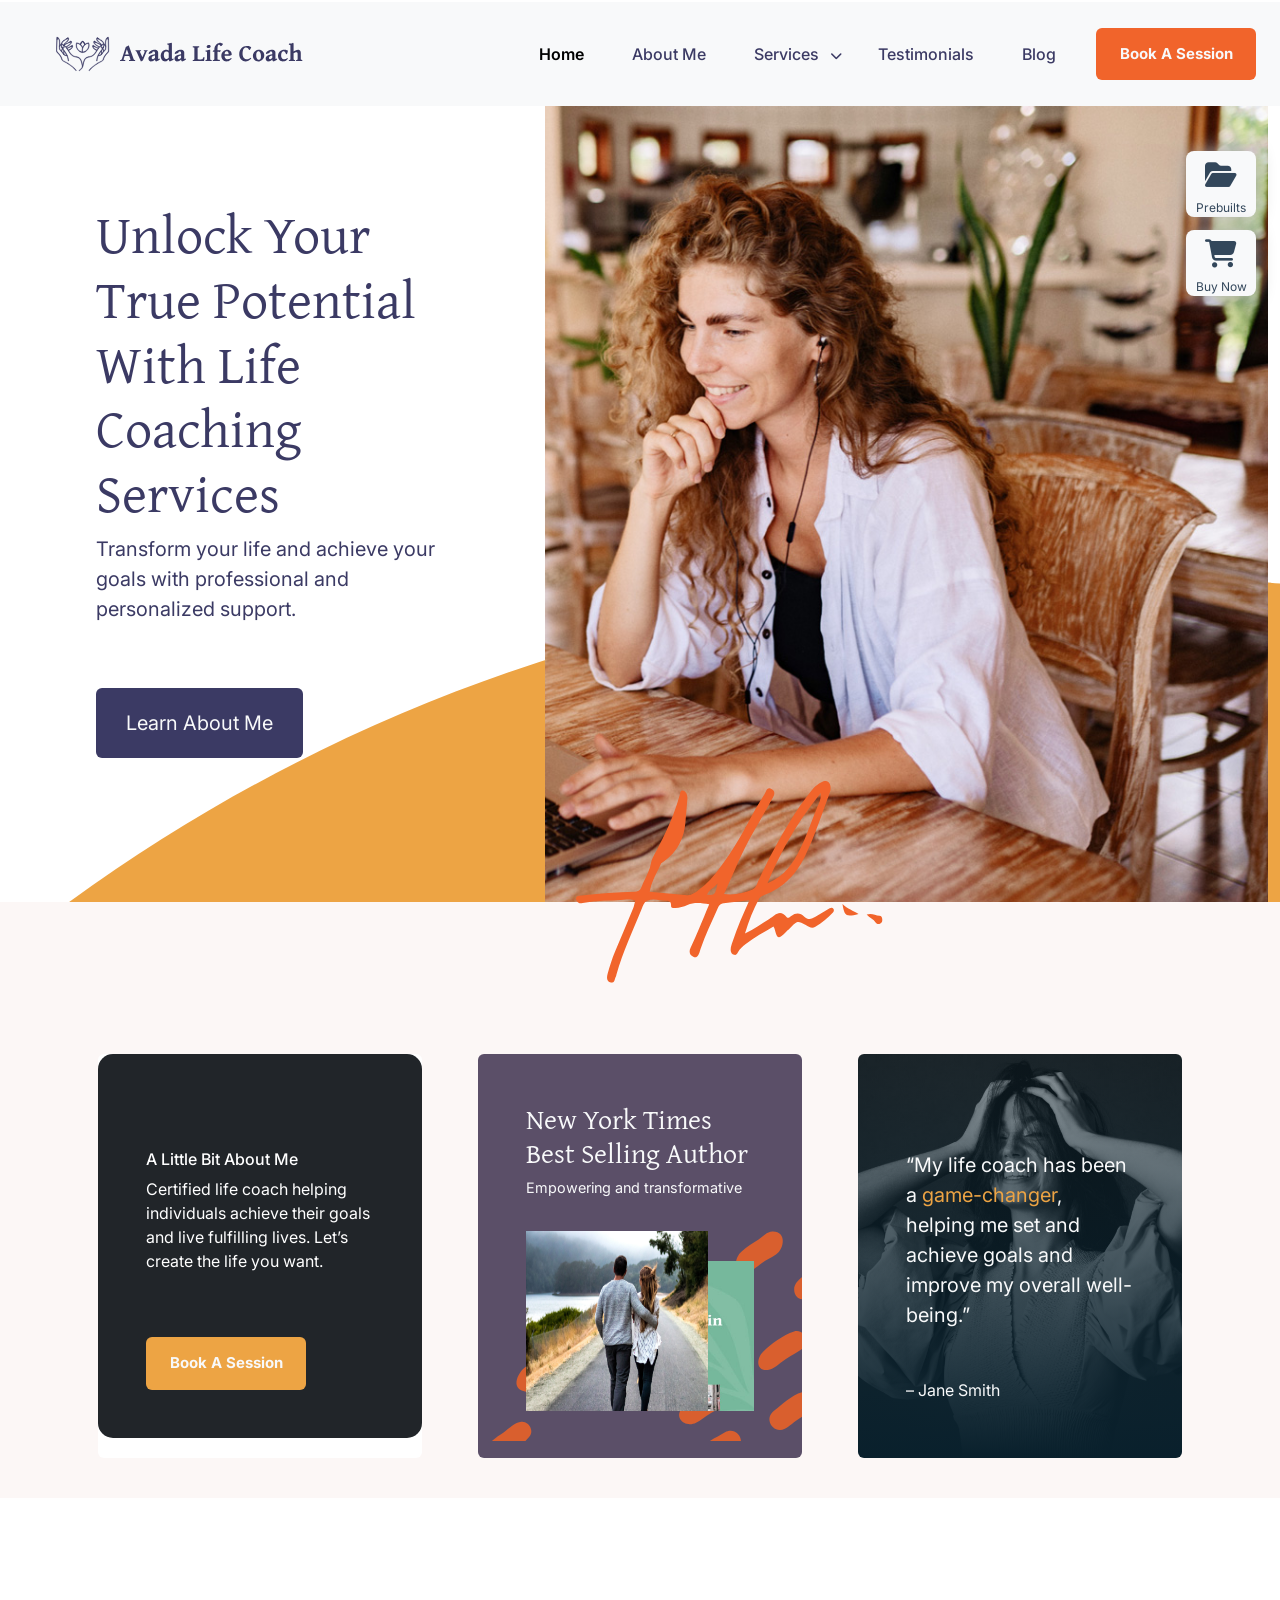
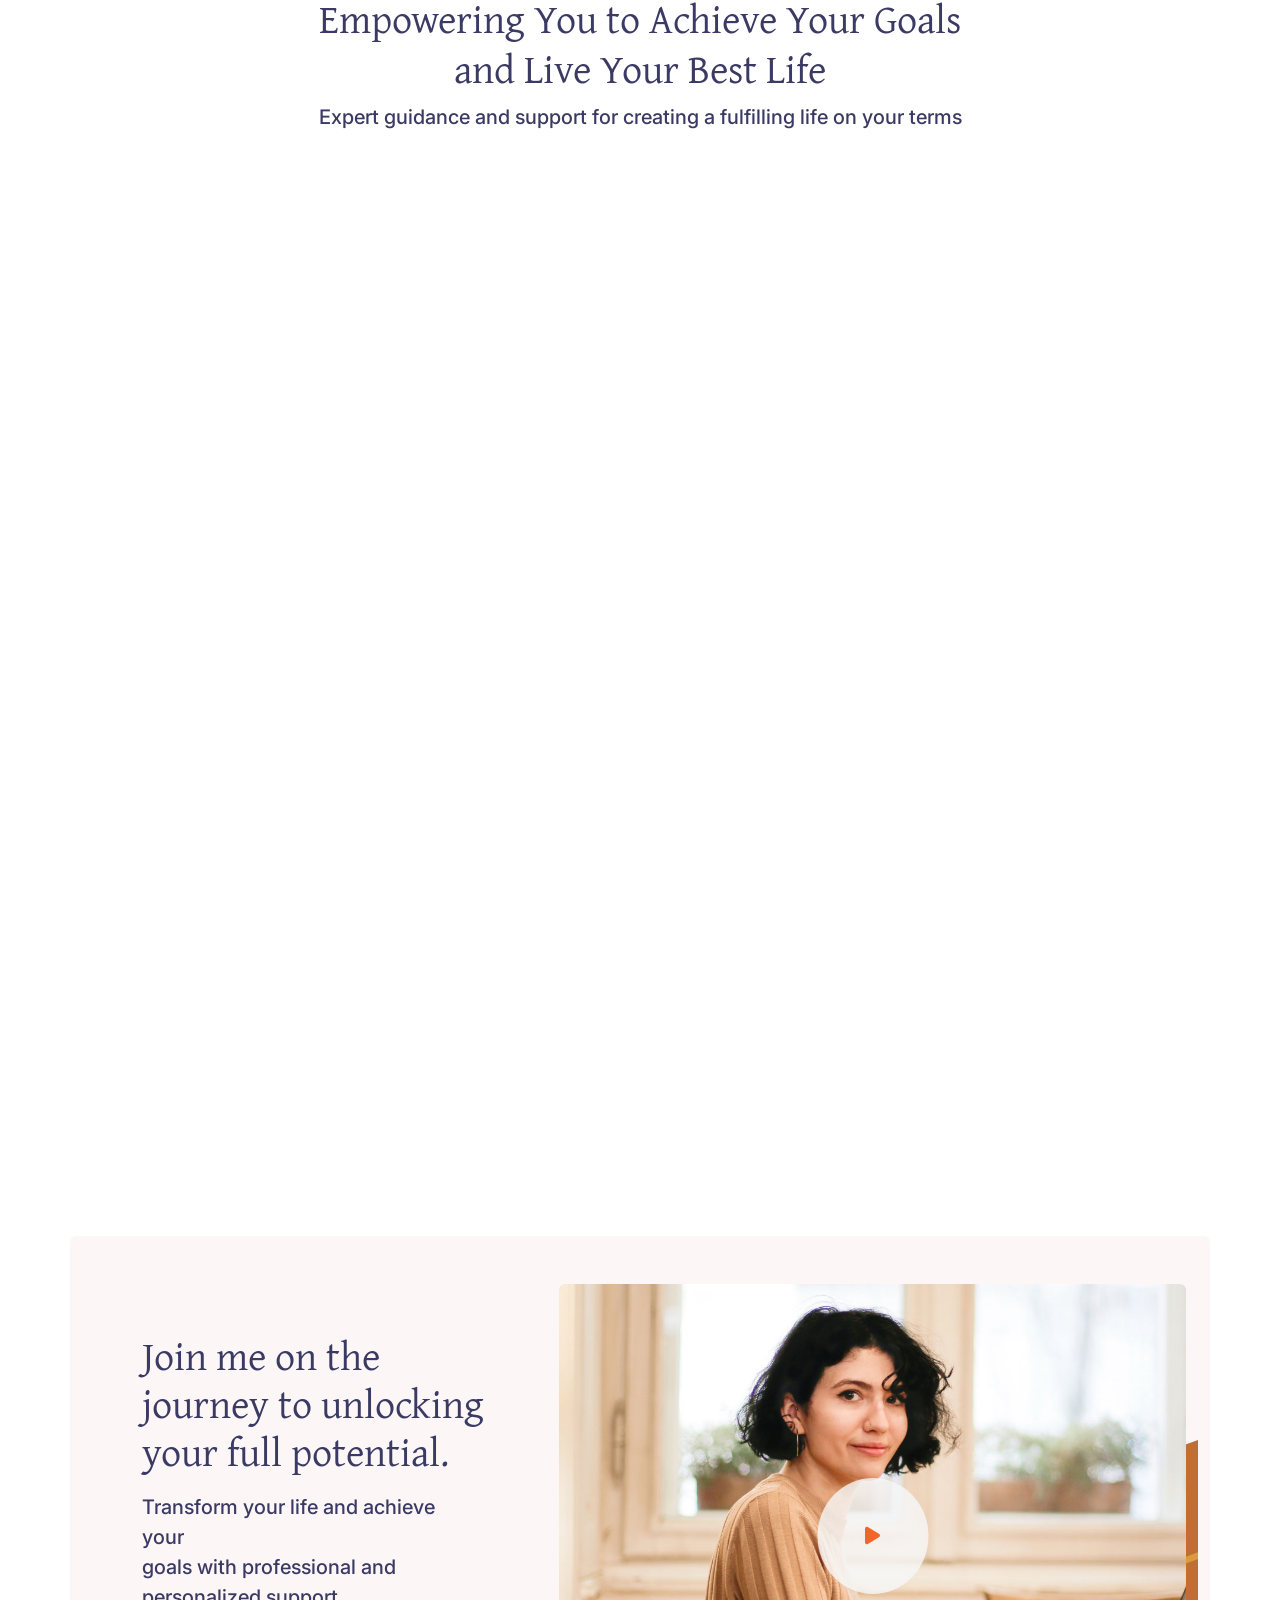
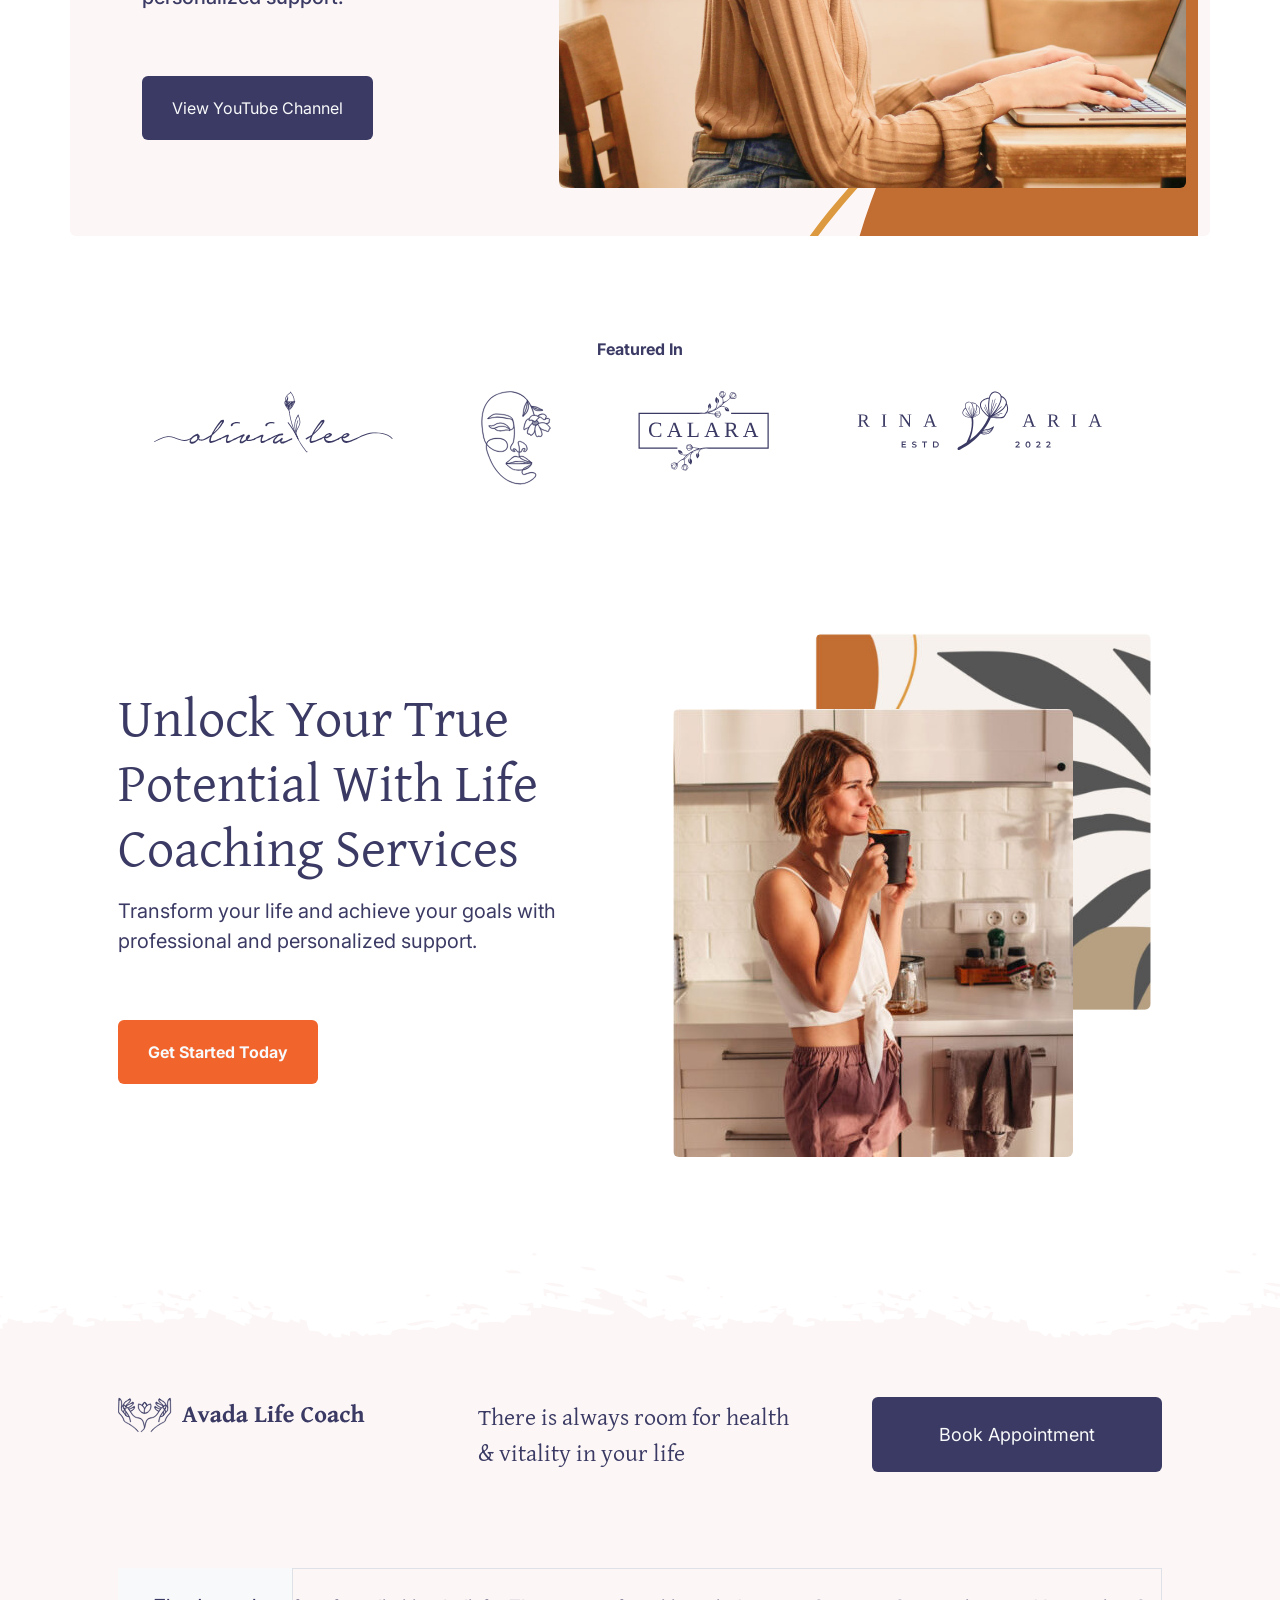
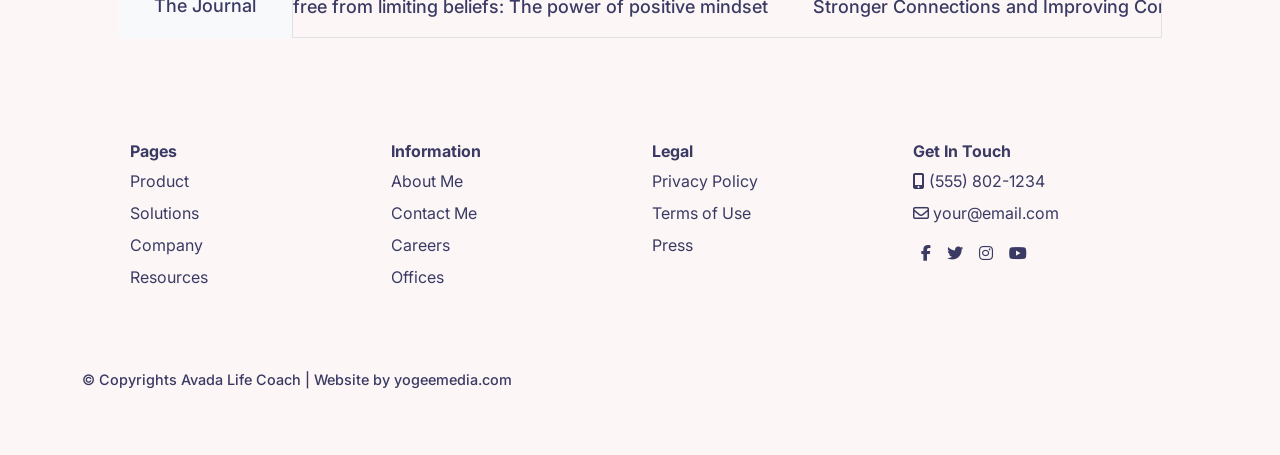
==== commit d94450f8: "header footer fixed" ====
--- a/index.html
+++ b/index.html
@@ -46,7 +46,7 @@
     <div class="main-wrapper position-relative">
 
         <!-- fix two button section start -->
-        <section class="two-fix-btn position-relative d-none d-sm-block btn" style="z-index: 999;">
+        <section class="two-fix-btn position-relative d-none d-sm-block btn p-0" style="z-index: 999;">
             <div class="btn-container bg-light position-absolute" style="top: 150px;">
                 <div class="main-box bg-light position-fixed text-center end-0 me-4 rounded-3" style="width: 70px;"
                     data-animation="to-left" data-bs-toggle="modal" data-bs-target="#exampleModal">
@@ -247,11 +247,11 @@
         <!-- header start -->
         <header>
             <nav class="navbar navbar-expand-lg bg-body-tertiary py-4 px-lg-2 px-sm-0">
-                <div class="container px-0">
+                <div class="container-fluid px-0">
                     <a class="navbar-brand ps-3 ps-lg-5" href="index.html">
                         <img src="./inc/img/home/logo.svg" class="logo position-relative" alt="logo" />
                     </a>
-                    <li class="px-lg-3 px-md-0 d-lg-none d-md-block d-sm-block">
+                    <li class="px-lg-3 px-md-0 d-lg-none d-md-block d-sm-block border-0">
                         <button onclick="window.location.href='book-session.html';"
                             class="nav-btn btn bg-orange fw-bolder btn-small text-light" type="button">
                             Book A Session
@@ -281,16 +281,16 @@
                                     <!-- <span class="visually-hidden">Toggle Dropdown</span> -->
                                     <i class="fa-solid fa-chevron-down drop-btn" style="font-size: 0.75rem ;"></i>
                                 </button>
-                                <ul class="dropdown-menu m-lg-1 m-md-0 rounded-4 px-lg-2 px-md-0"
+                                <ul class="dropdown-menu border-0 m-lg-1 m-md-0 rounded-4 px-lg-2 px-md-0 py-0"
                                     style="transition: var(--animation);">
                                     <a href="career-coaching.html" class="drop-item-link">
-                                        <li class="row">
+                                        <li class="row py-0 py-lg-4">
                                             <div class=" col-5 p-0">
                                                 <img src="inc/img/home/drop1.png" alt="dropdown-icon"
                                                     class="dropdown-icon d-lg-block d-md-none d-sm-none m-auto">
                                             </div>
                                             <div class="col-lg-7 col-md-12 p-0 list-box">
-                                                <div class="dropdown-item text-purple hover-text-orange p-0 font2 fs-5 px-lg-0 px-md-5 px-sm-5"
+                                                <div class="dropdown-item text-purple hover-text-orange p-0 font2 fs-5 px-5 px-lg-0"
                                                     style="letter-spacing: 1px">
                                                     Career Coaching
                                                 </div>
@@ -301,16 +301,16 @@
                                         </li>
                                     </a>
                                     <li>
-                                        <hr class="dropdown-divider mx-3">
+                                        <hr class="dropdown-divider mx-3 my-0 d-none d-lg-block">
                                     </li>
                                     <a href="personal-coaching.html" class="drop-item-link">
-                                        <li class="row">
+                                        <li class="row py-0 py-lg-4">
                                             <div class=" col-5 p-0">
                                                 <img src="inc/img/home/drop2.png" alt="dropdown-icon"
                                                     class="dropdown-icon d-lg-block d-md-none d-sm-none m-auto">
                                             </div>
                                             <div class="col-lg-7 col-md-12 p-0 list-box">
-                                                <div class="dropdown-item text-purple hover-text-orange p-0 font2 fs-5 px-lg-0 px-md-5 px-sm-5"
+                                                <div class="dropdown-item text-purple hover-text-orange p-0 font2 fs-5 px-5 px-lg-0"
                                                     style="letter-spacing: 1px;">
                                                     Personal Coaching
                                                 </div>
@@ -321,16 +321,16 @@
                                         </li>
                                     </a>
                                     <li>
-                                        <hr class="dropdown-divider mx-3">
+                                        <hr class="dropdown-divider mx-3 my-0 d-none d-lg-block">
                                     </li>
                                     <a href="wellness-coaching.html" class="drop-item-link">
-                                        <li class="row">
+                                        <li class="row py-0 py-lg-4">
                                             <div class=" col-5 p-0">
                                                 <img src="inc/img/home/drop3.png" alt="dropdown-icon"
                                                     class="dropdown-icon d-lg-block d-md-none d-sm-none m-auto">
                                             </div>
                                             <div class="col-lg-7 col-md-12 p-0 list-box">
-                                                <div class="dropdown-item text-purple hover-text-orange p-0 font2 fs-5 px-lg-0 px-md-5 px-sm-5"
+                                                <div class="dropdown-item text-purple hover-text-orange p-0 font2 fs-5 px-5 px-lg-0"
                                                     style="letter-spacing: 1px;">
                                                     Wellness Coaching
                                                 </div>
@@ -733,10 +733,10 @@
             <img src="inc/img/home/footer-pattern.png" alt="footer-pattern">
         </div>
         <div class="container position-relative">
-            <div class="row py-5">
-                <div class="col-sm-4 col-12">
+            <div class="row py-5 px-lg-5">
+                <div class="col-sm-4 col-12 p-lg-0">
                     <a href="index.html">
-                        <img src="inc/img/home/logo.svg" alt="logo" class="logo d-block m-auto">
+                        <img src="inc/img/home/logo.svg" alt="logo" class="logo d-block m-auto m-lg-0">
                     </a>
                 </div>
                 <div class="col-sm-4 col-12 m-auto">
@@ -745,8 +745,9 @@
                         & vitality in your life
                     </p>
                 </div>
-                <div class="col-sm-4 col-12">
-                    <button class="footer-btn btn bg-purple fs1 text-light hover-bg-lblue p-4" type="button">
+                <div class="col-sm-4 col-12 p-lg-0">
+                    <button class="footer-btn btn bg-purple fs1 text-light hover-bg-lblue p-4 float-lg-end"
+                        type="button">
                         Book Appointment
                     </button>
                 </div>
--- a/inc/css/style.css
+++ b/inc/css/style.css
@@ -8,6 +8,7 @@
   --animation: all 0.3s ease-in;
   --transform-scale: scale(1.03);
   --transform-left: translate(-5%, -50%);
+  --border-left: 2px solid var(--purple);
   --border-right: 2px solid var(--purple);
   --border-bottom: 2px solid var(--purple);
 }
@@ -233,14 +234,14 @@
   justify-content: center;
 }
 
-/* .btn-box li {
-    margin-right: 70px;
-  } */
-
 .btn-box {
   position: relative;
   display: block;
   overflow: hidden;
+}
+
+.main-box {
+  box-shadow: 0px 0px 20px 0px #aeaeae;
 }
 
 .btn-box span {
@@ -264,10 +265,6 @@
   transform: translateY(-100%);
 }
 
-/* .btn-box i {
-  font-size: 30px;
-} */
-
 .btn-box:hover span:first-child {
   transform: translateY(100%);
 }
@@ -465,9 +462,21 @@
 
 .hvr-forward {
   transition: var(--animation);
-}
-.hvr-forward:hover {
-  border-right: var(--border-right);
+  position: relative;
+}
+
+.hvr-forward::before {
+  content: "|";
+  position: absolute;
+  top: 0;
+  left: 0;
+  z-index: -1;
+  transition: var(--animation);
+}
+
+.hvr-forward:hover::before {
+  z-index: 1;
+  left: 100%;
 }
 
 .hvr-eft-bdr-bt {
@@ -656,7 +665,6 @@
 /* testimonials page css start */
 
 .four-card-text-box,
-.main-box,
 .card {
   box-shadow: 1px 0px 10px 0px #eae5e5;
   border: none;
@@ -717,6 +725,13 @@
 
   /* dropdown navbar @media 992px css start */
 
+  .navbar li {
+    border-bottom: 1px solid #e5e5e5;
+  }
+  .navbar li .drop-item-link li {
+    border-bottom: none;
+  }
+
   .navbar-nav li a {
     padding: 1rem !important;
   }
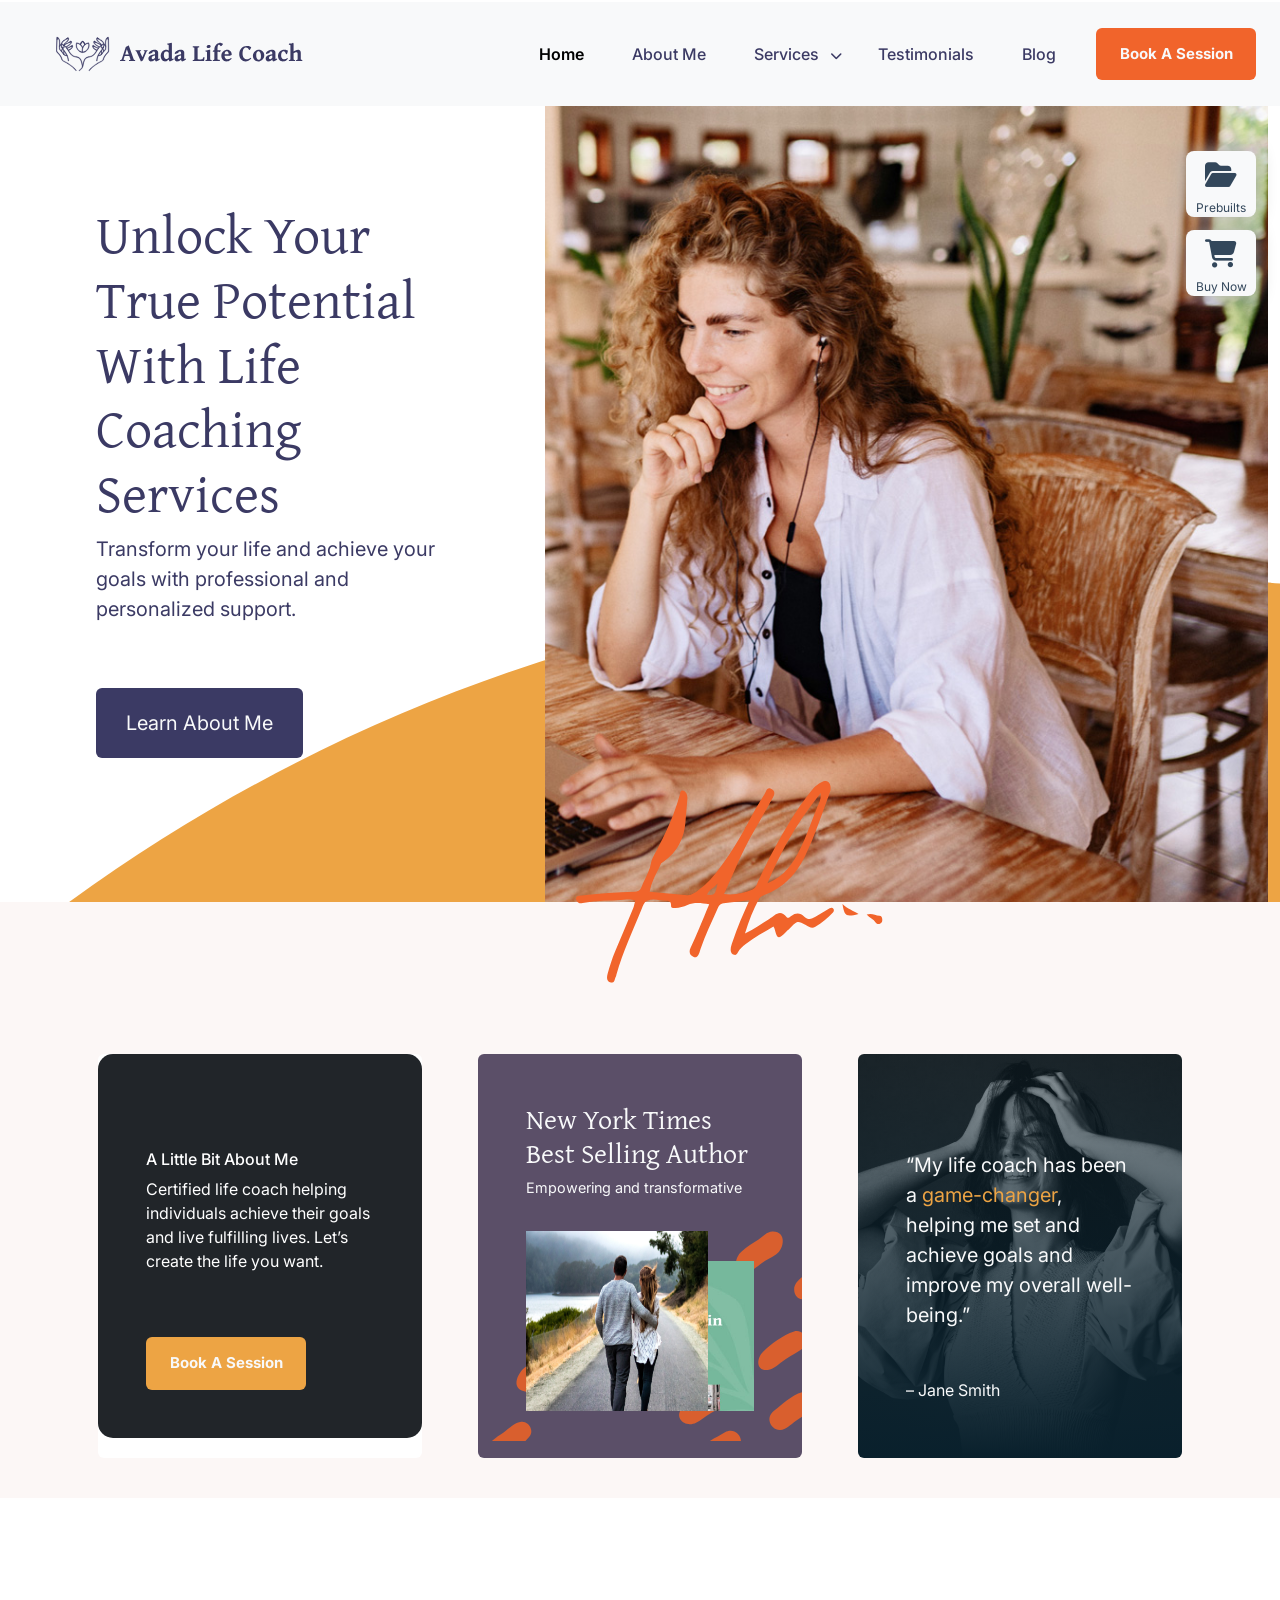
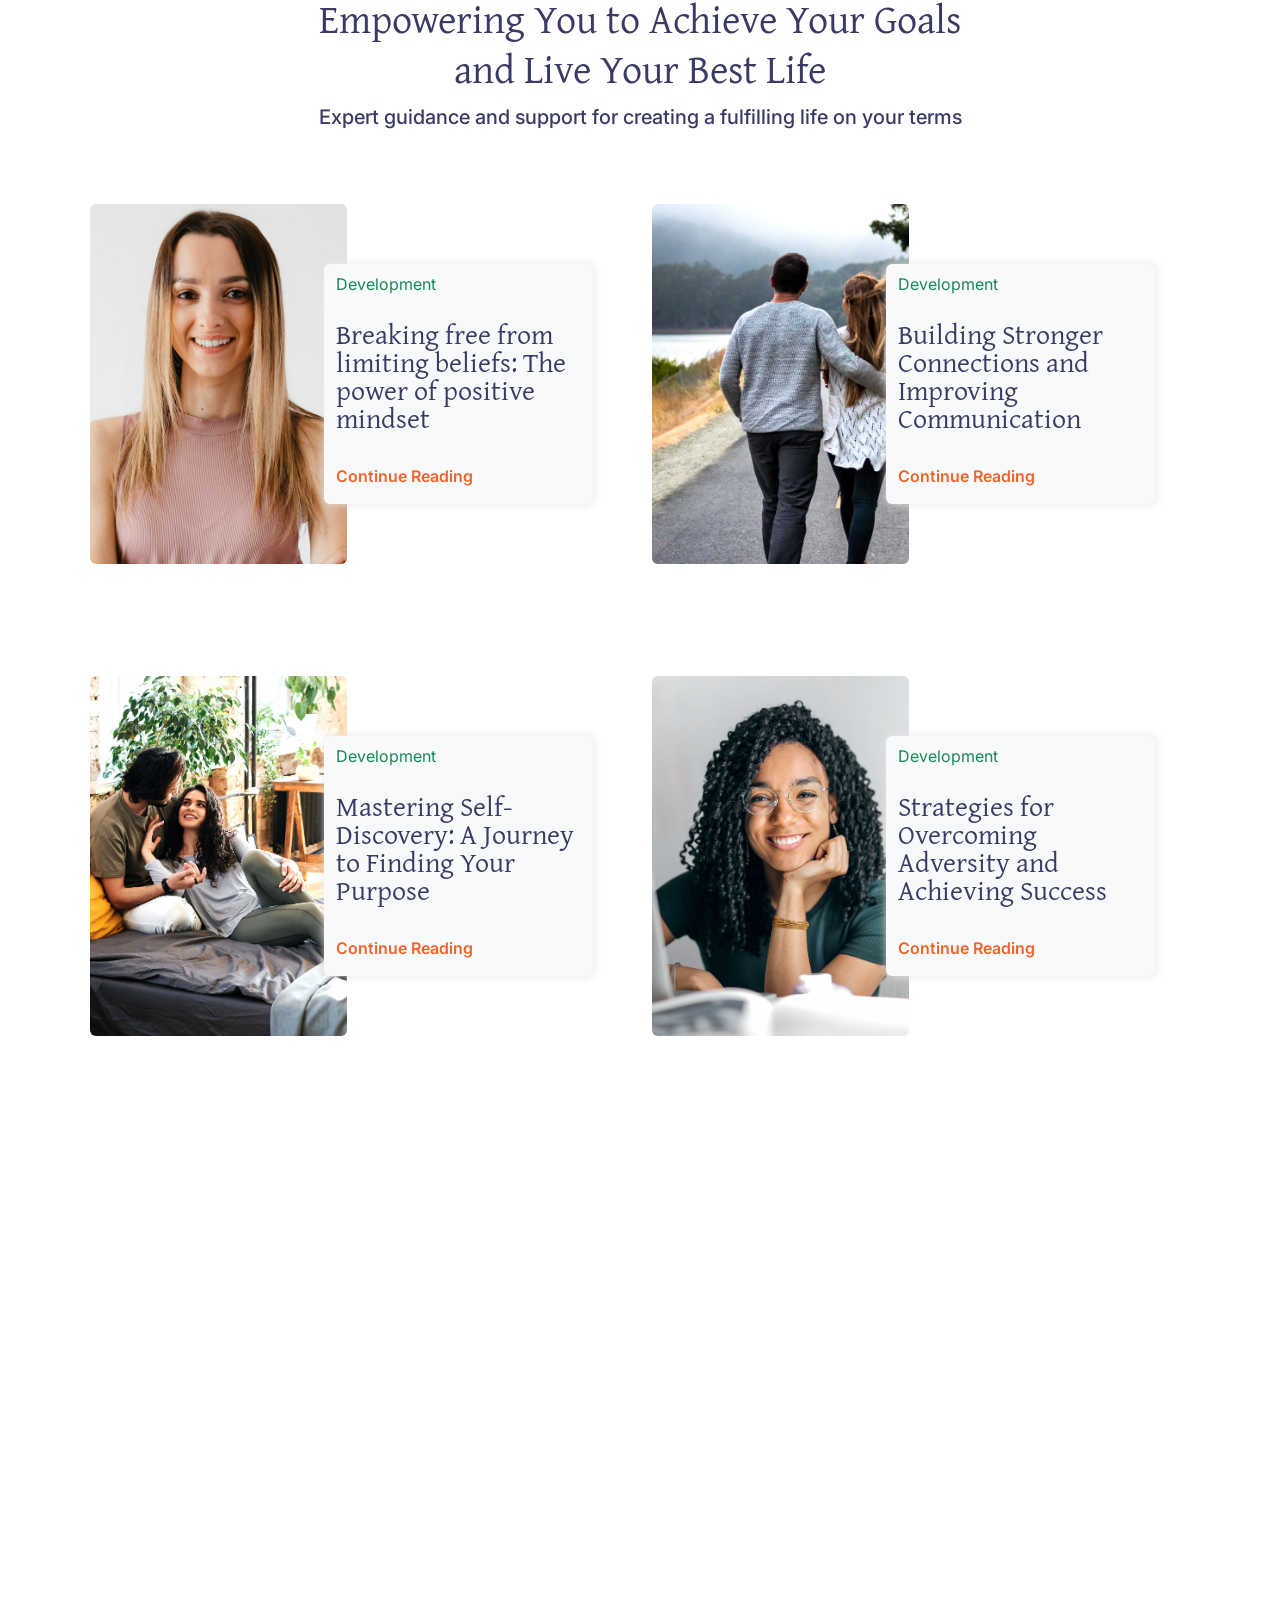
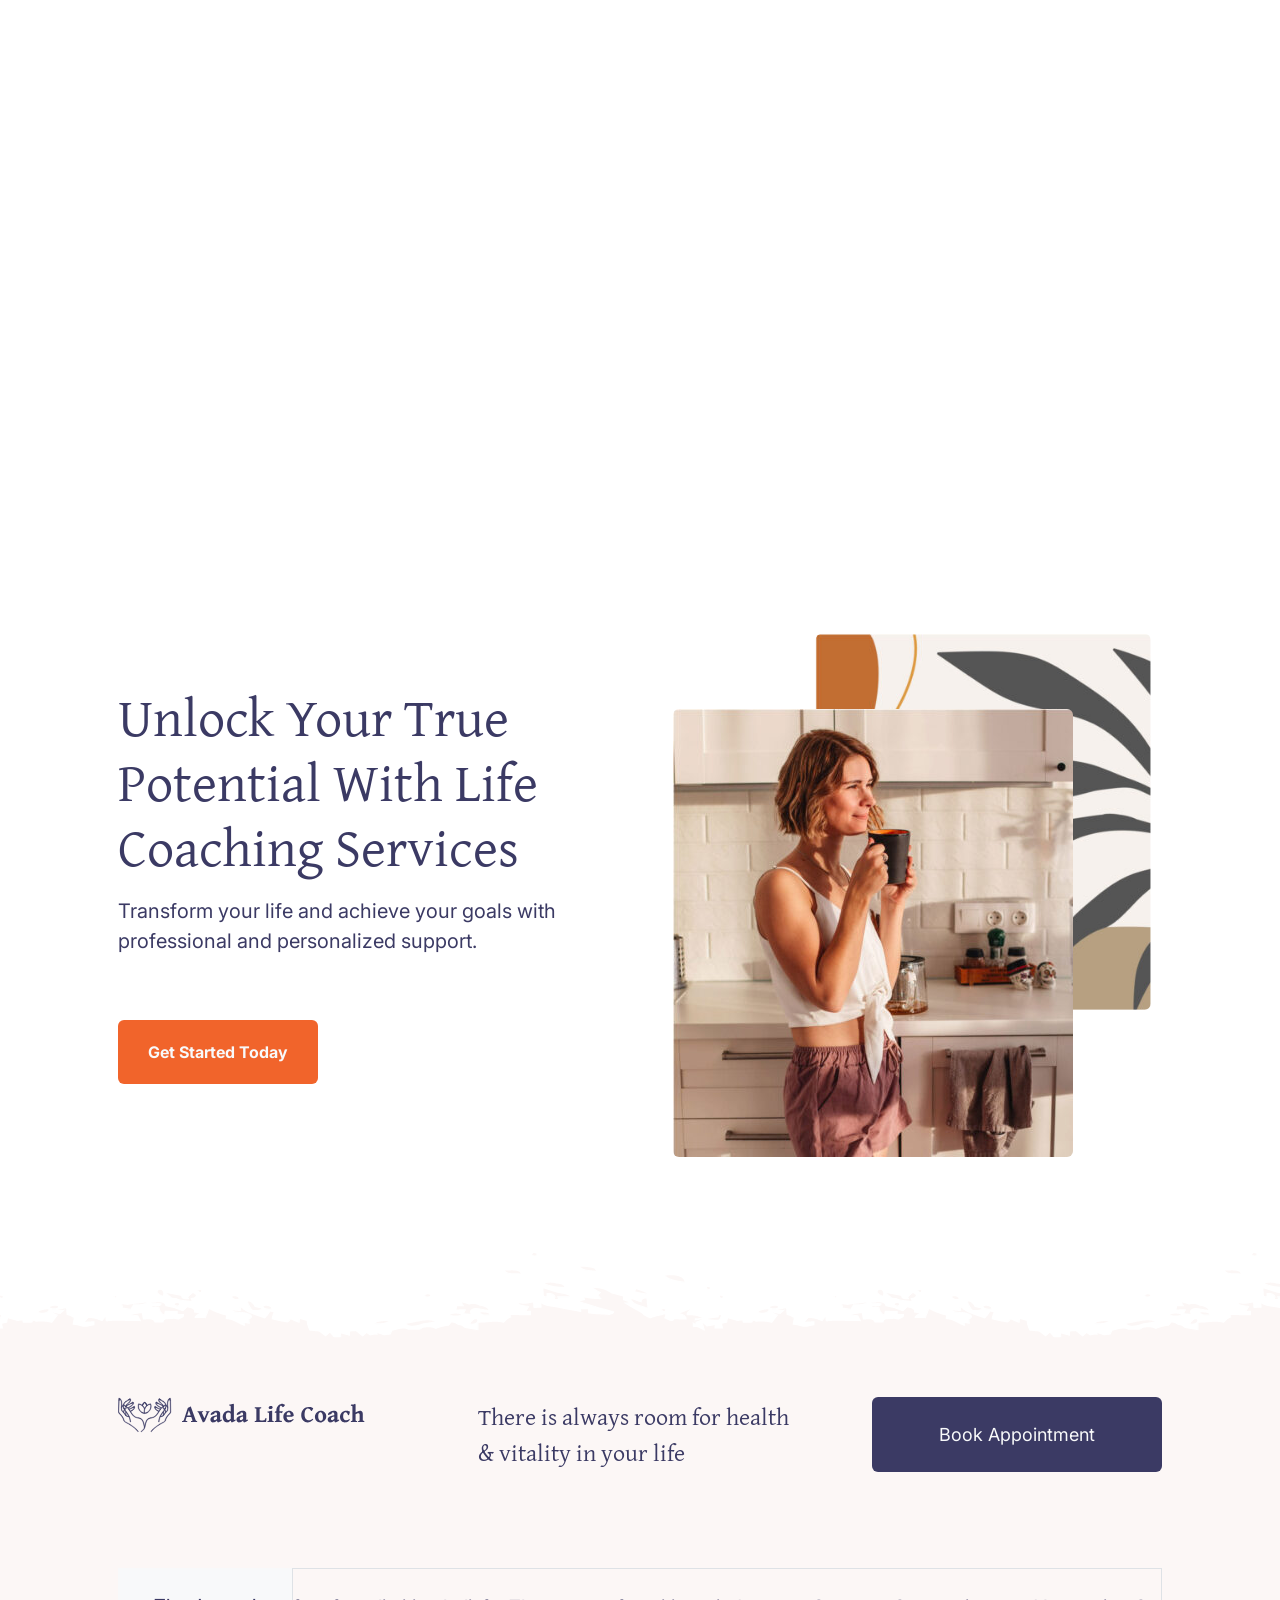
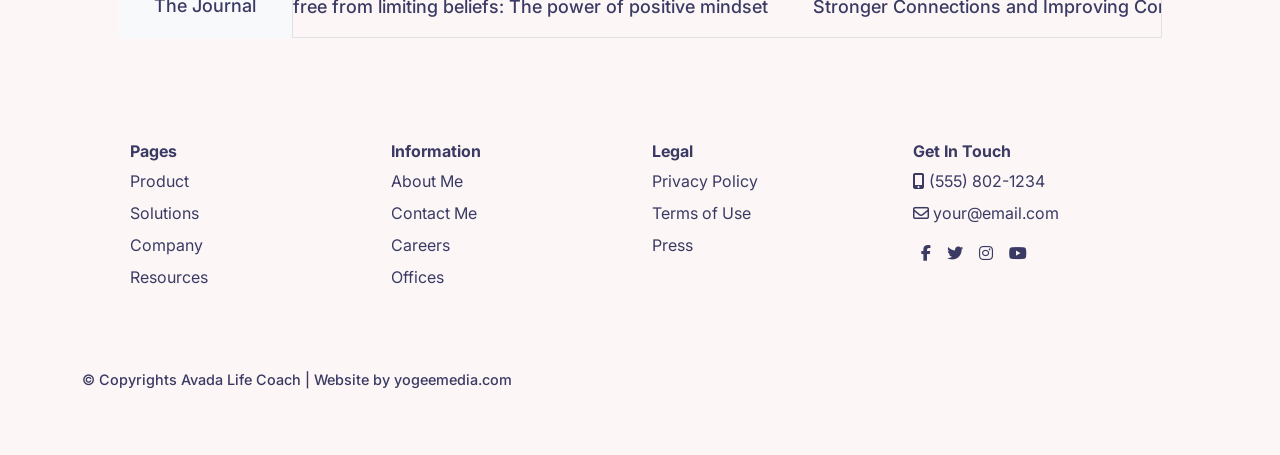
==== commit e3a9818f: "four card link" ====
--- a/index.html
+++ b/index.html
@@ -281,7 +281,7 @@
                                     <!-- <span class="visually-hidden">Toggle Dropdown</span> -->
                                     <i class="fa-solid fa-chevron-down drop-btn" style="font-size: 0.75rem ;"></i>
                                 </button>
-                                <ul class="dropdown-menu border-0 m-lg-1 m-md-0 rounded-4 px-lg-2 px-md-0 py-0"
+                                <ul class="dropdown-menu border-0 m-lg-1 m-md-0 px-lg-2 px-md-0 py-0"
                                     style="transition: var(--animation);">
                                     <a href="career-coaching.html" class="drop-item-link">
                                         <li class="row py-0 py-lg-4">
@@ -497,7 +497,10 @@
                                                     Development
                                                 </div>
                                                 <div class="four-card-p text-purple font2 fs-3 lh-1 py-3">
-                                                    Breaking free from limiting beliefs: The power of positive mindset
+                                                    <a href="#">
+                                                        Breaking free from limiting beliefs: The power of positive
+                                                        mindset
+                                                    </a>
                                                 </div>
                                                 <div class="four-card-reading-btn py-3">
                                                     <a href="#" class="text-orange hover-text-yellow">
@@ -526,8 +529,10 @@
                                                     Development
                                                 </div>
                                                 <div class="four-card-p text-purple font2 fs-3 lh-1 py-3">
-                                                    Building Stronger Connections and Improving
-                                                    Communication
+                                                    <a href="#">
+                                                        Building Stronger Connections and Improving
+                                                        Communication
+                                                    </a>
                                                 </div>
                                                 <div class="four-card-reading-btn py-3">
                                                     <a href="#" class="text-orange hover-text-yellow">
@@ -558,8 +563,10 @@
                                                     Development
                                                 </div>
                                                 <div class="four-card-p text-purple font2 fs-3 lh-1 py-3">
-                                                    Mastering Self-Discovery: A Journey to Finding Your
-                                                    Purpose
+                                                    <a href="#">
+                                                        Mastering Self-Discovery: A Journey to Finding Your
+                                                        Purpose
+                                                    </a>
                                                 </div>
                                                 <div class="four-card-reading-btn py-3">
                                                     <a href="#" class="text-orange hover-text-yellow">
@@ -588,8 +595,10 @@
                                                     Development
                                                 </div>
                                                 <div class="four-card-p text-purple font2 fs-3 lh-1 py-3">
-                                                    Strategies for Overcoming Adversity and Achieving
-                                                    Success
+                                                    <a href="#">
+                                                        Strategies for Overcoming Adversity and Achieving
+                                                        Success
+                                                    </a>
                                                 </div>
                                                 <div class="four-card-reading-btn py-3">
                                                     <a href="#" class="text-orange hover-text-yellow">
@@ -822,7 +831,7 @@
                             <a class="hvr-eft hover-text-orange" href="about-me.html">About Me</a>
                         </li>
                         <li class="my-2 hvr-forward">
-                            <a class="hvr-eft hover-text-orange" href="contact-me">Contact Me</a>
+                            <a class="hvr-eft hover-text-orange" href="book-session.html">Contact Me</a>
                         </li>
                         <li class="my-2 hvr-forward">
                             <a class="hvr-eft hover-text-orange hover-text-orange" href="careers.html">Careers</a>
--- a/inc/css/style.css
+++ b/inc/css/style.css
@@ -202,6 +202,7 @@
   .dropdown:hover .dropdown-menu {
     display: block;
     transition: all 0.2s ease-in;
+    border-radius: 20px;
   }
 
   ul.dropdown-menu {
@@ -466,7 +467,7 @@
 }
 
 .hvr-forward::before {
-  content: "|";
+  content: "\007C";
   position: absolute;
   top: 0;
   left: 0;
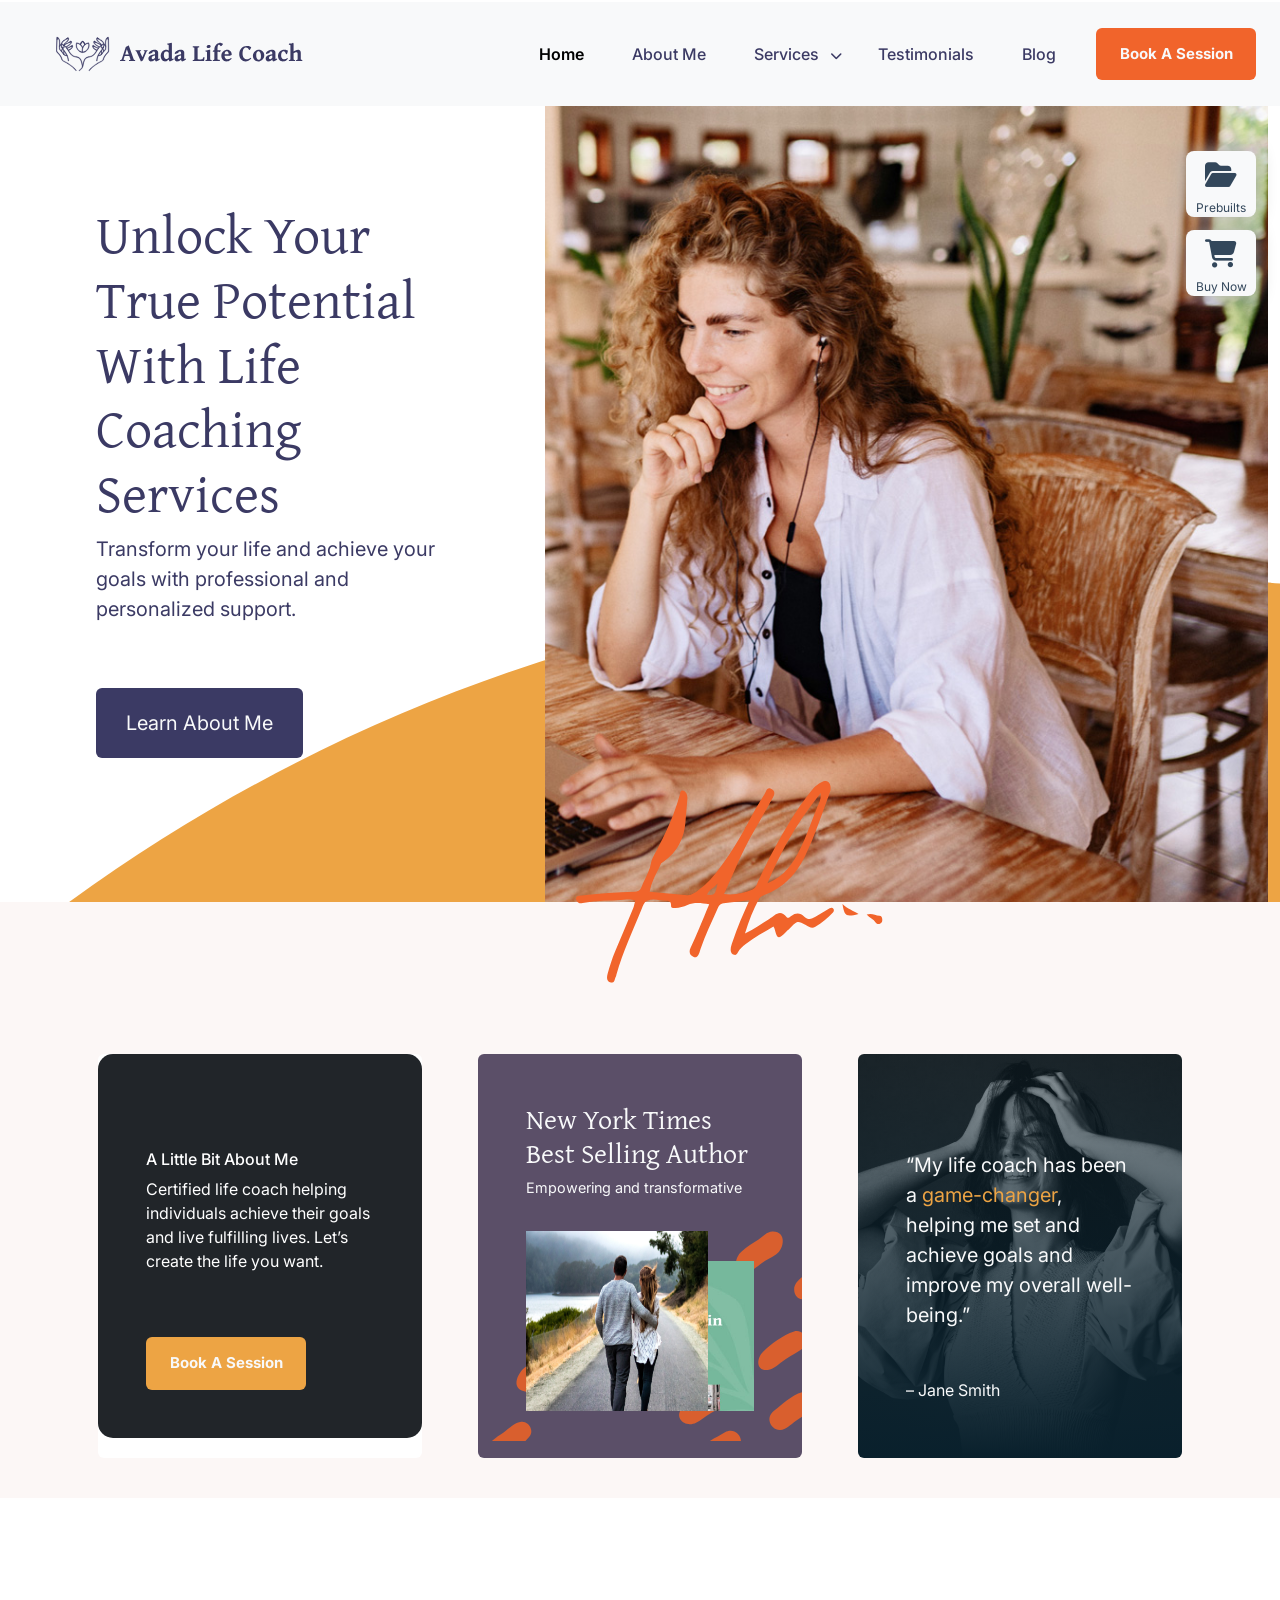
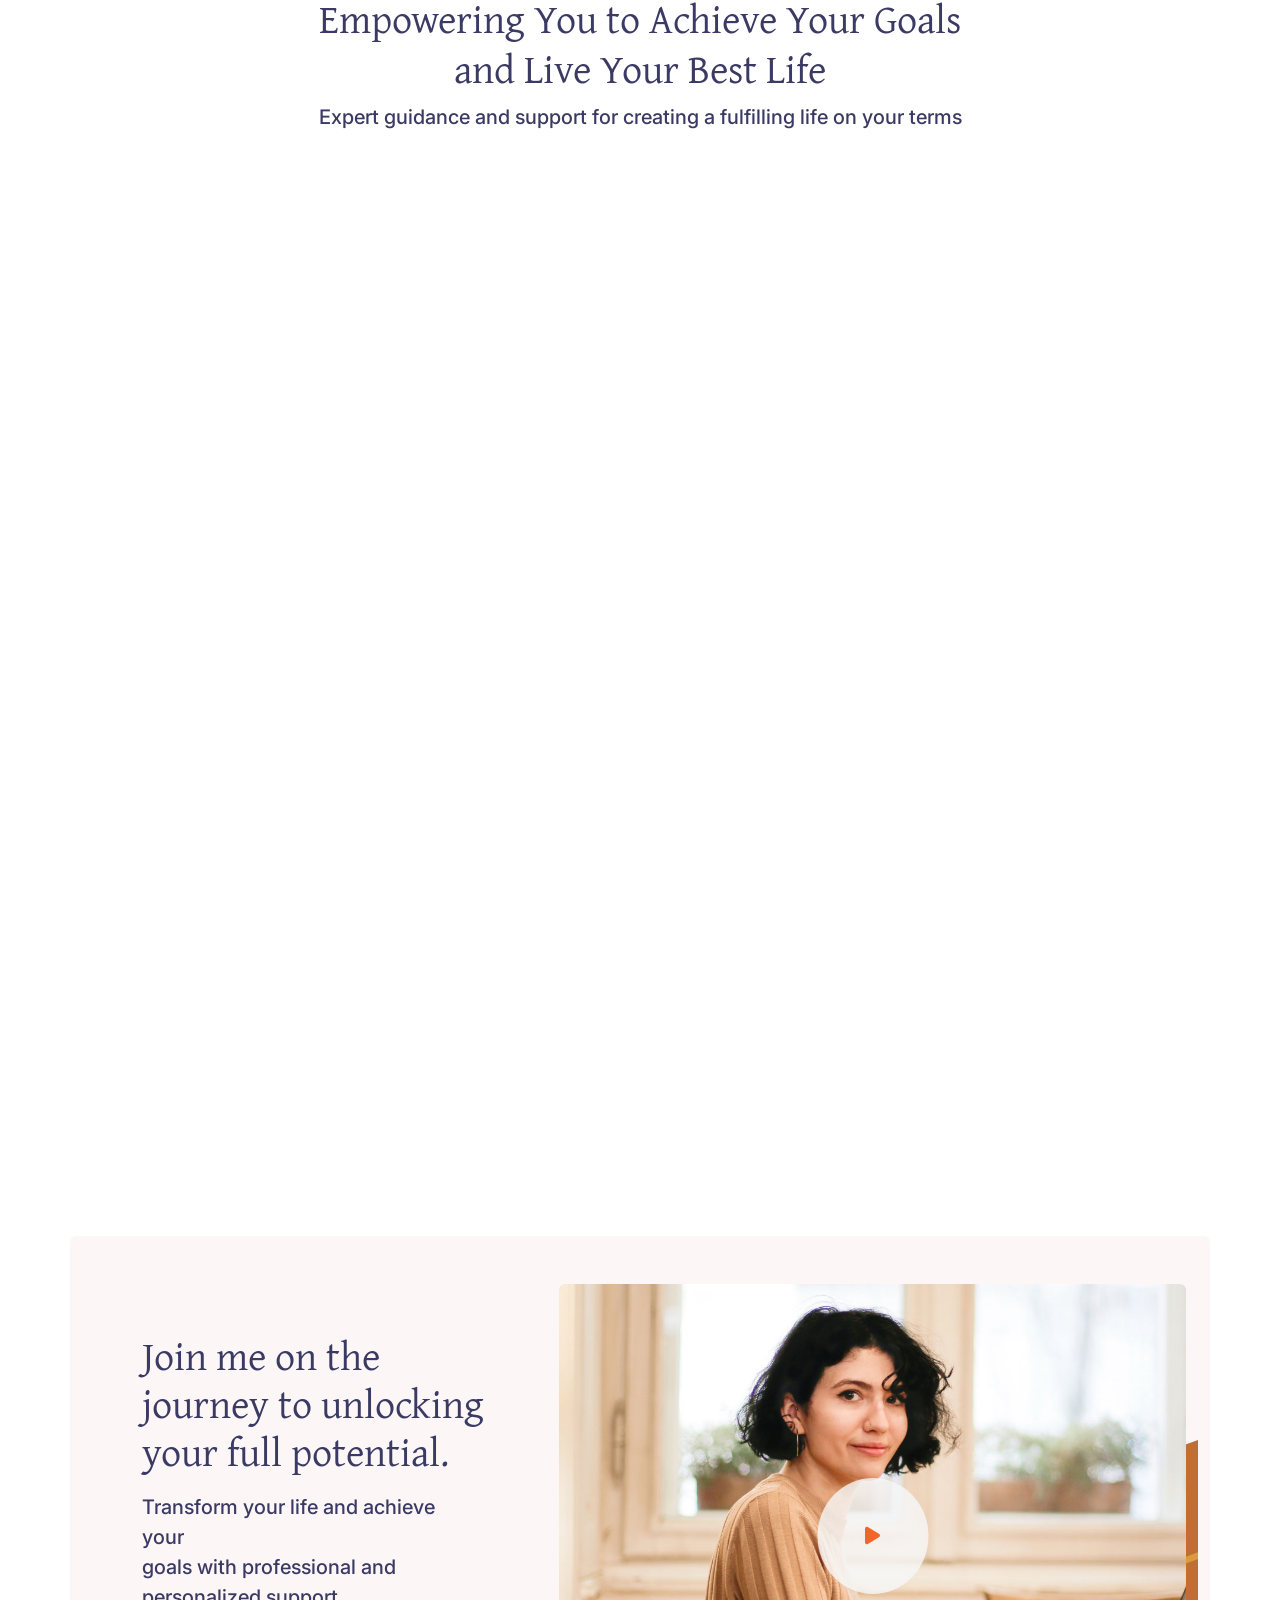
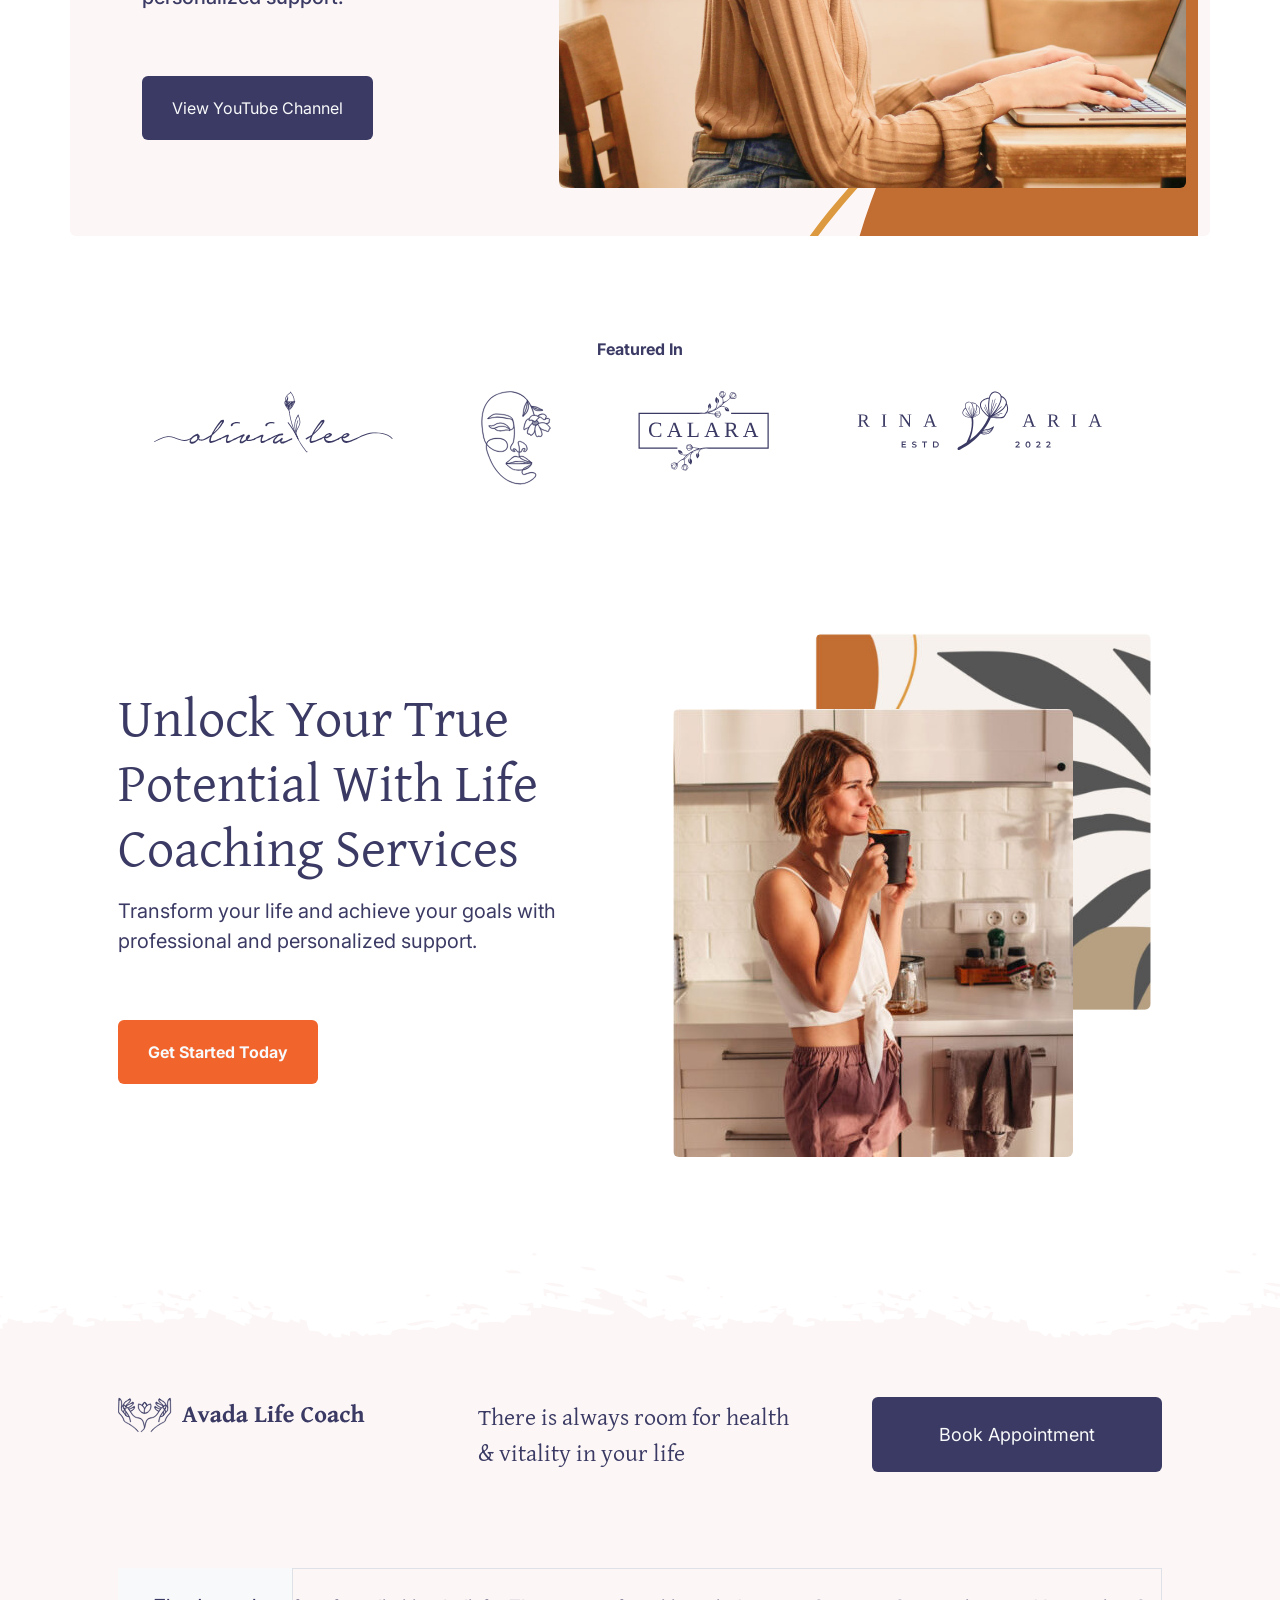
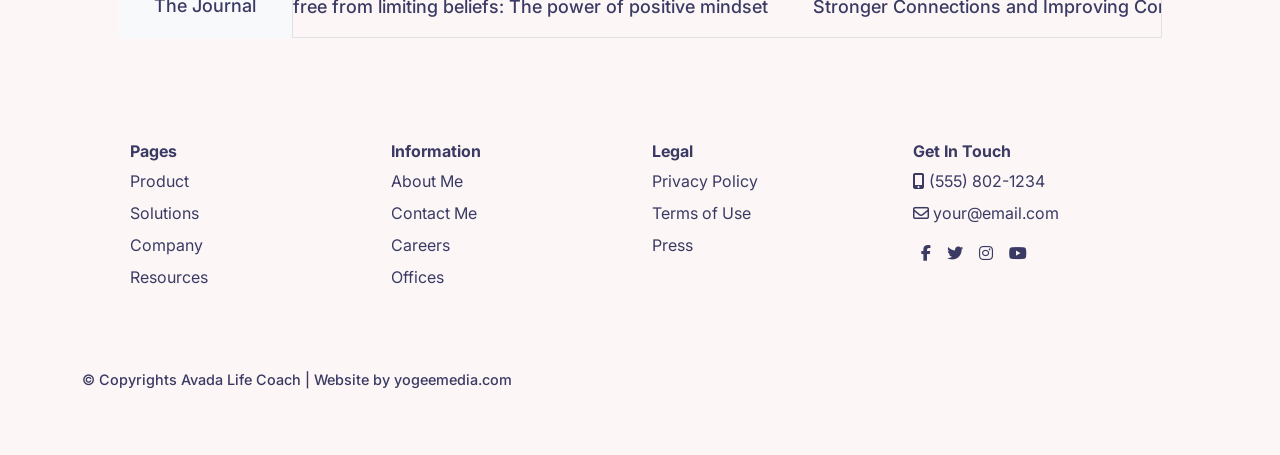
==== commit bffe523d: "index 4 card" ====
--- a/index.html
+++ b/index.html
@@ -486,8 +486,10 @@
                                 <div class="row position-relative">
                                     <div class="col-lg-6 col-sm-12 py-2 position-relative">
                                         <div class="four-card-left-img position-relative">
-                                            <img src="inc/img/home/four-card-1.jpg" class="four-card-img rounded"
+                                            <a href="single-block.html">
+                                                <img src="inc/img/home/four-card-1.jpg" class="four-card-img rounded"
                                                 alt="img" />
+                                            </a>
                                         </div>
                                     </div>
                                     <div class="col-lg-5 col-sm-12 py-2 position-relative">
@@ -518,8 +520,10 @@
                                 <div class="row position-relative">
                                     <div class="col-lg-6 col-sm-12 py-2 position-relative">
                                         <div class="four-card-left-img position-relative">
-                                            <img src="inc/img/home/four-card-2.jpg" class="four-card-img rounded"
+                                            <a href="single-block.html">
+                                                <img src="inc/img/home/four-card-2.jpg" class="four-card-img rounded"
                                                 alt="img" />
+                                            </a>
                                         </div>
                                     </div>
                                     <div class="col-lg-5 col-sm-12 py-2 position-relative">
@@ -552,8 +556,10 @@
                                 <div class="row position-relative">
                                     <div class="col-lg-6 col-sm-12 py-2 position-relative">
                                         <div class="four-card-left-img position-relative">
-                                            <img src="inc/img/home/four-card-3.jpg" class="four-card-img rounded"
+                                            <a href="single-block.html">
+                                                <img src="inc/img/home/four-card-3.jpg" class="four-card-img rounded"
                                                 alt="img" />
+                                            </a>
                                         </div>
                                     </div>
                                     <div class="col-lg-5 col-sm-12 py-2 position-relative">
@@ -584,8 +590,10 @@
                                 <div class="row position-relative">
                                     <div class="col-lg-6 col-sm-12 py-2 position-relative">
                                         <div class="four-card-left-img position-relative">
-                                            <img src="inc/img/home/four-card-4.jpg" class="four-card-img rounded"
+                                            <a href="single-block.html">
+                                                <img src="inc/img/home/four-card-4.jpg" class="four-card-img rounded"
                                                 alt="img" />
+                                            </a>
                                         </div>
                                     </div>
                                     <div class="col-lg-5 col-sm-12 py-2 position-relative">
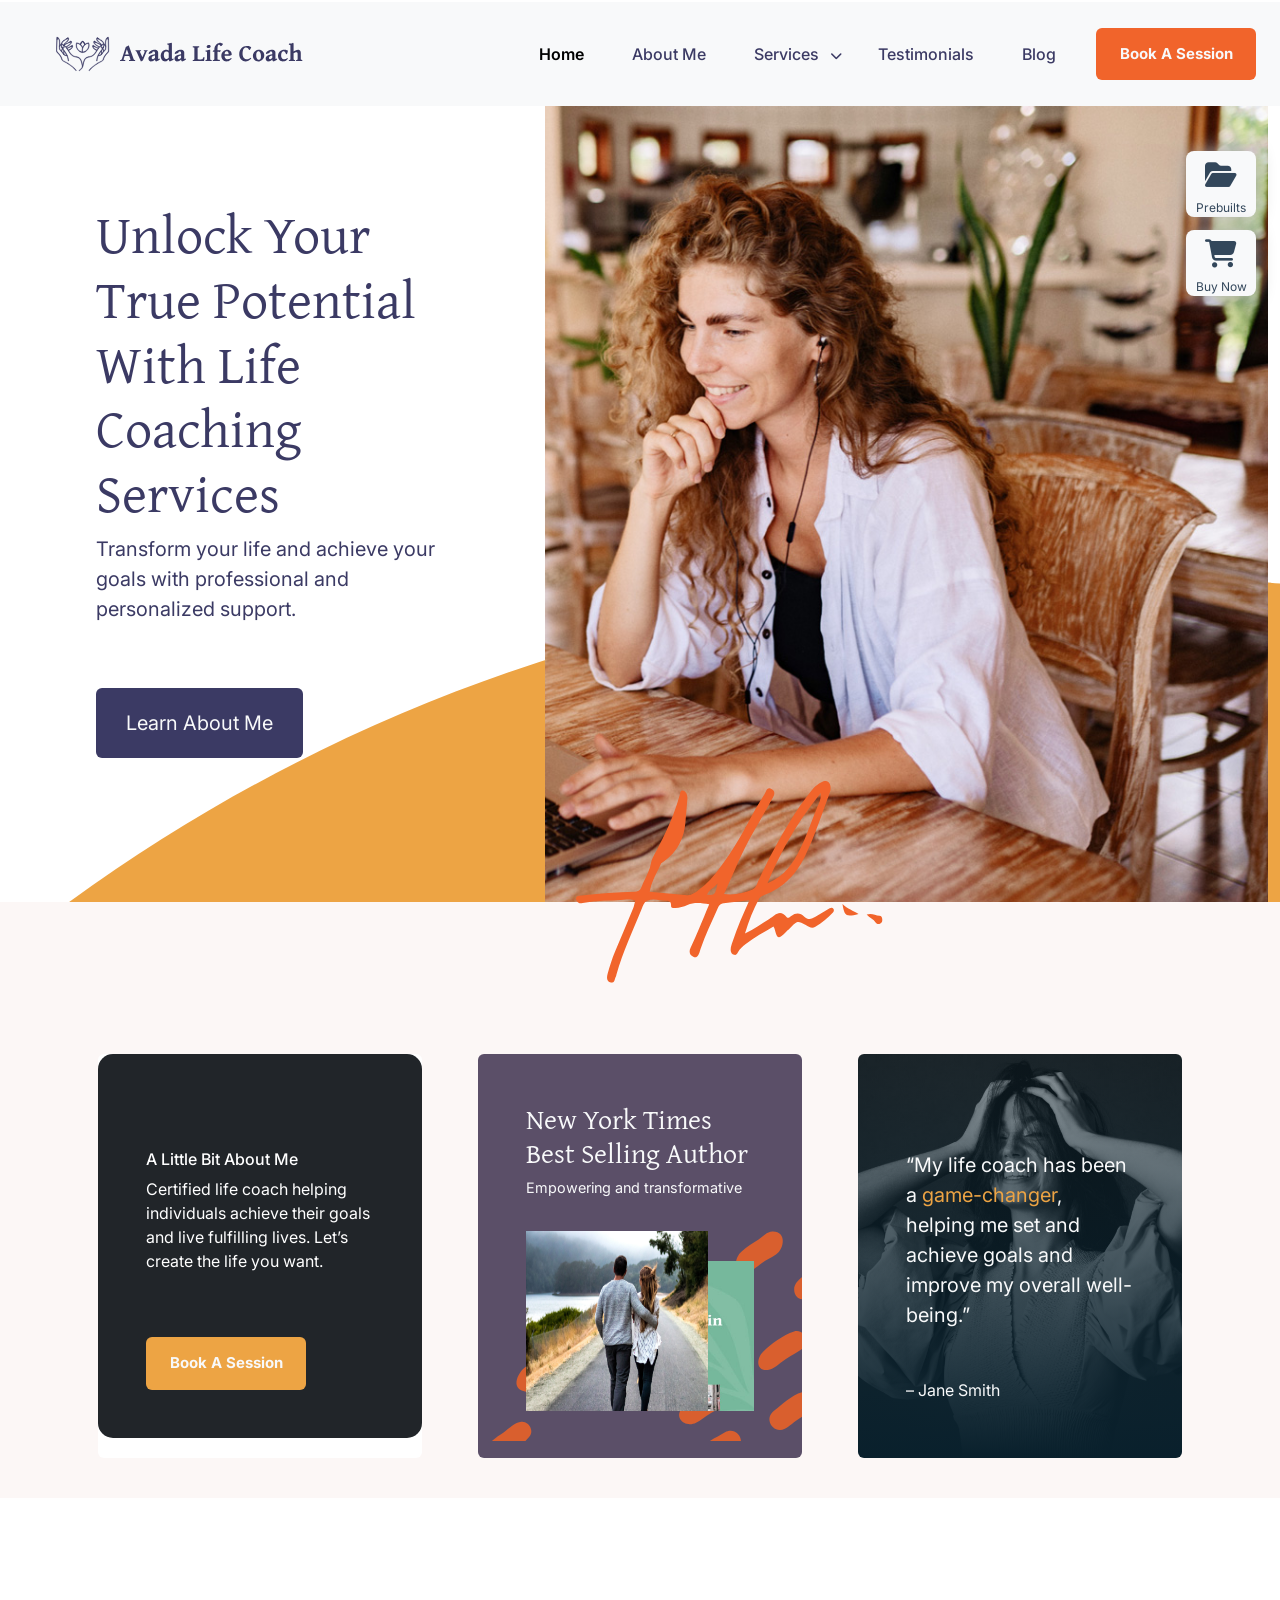
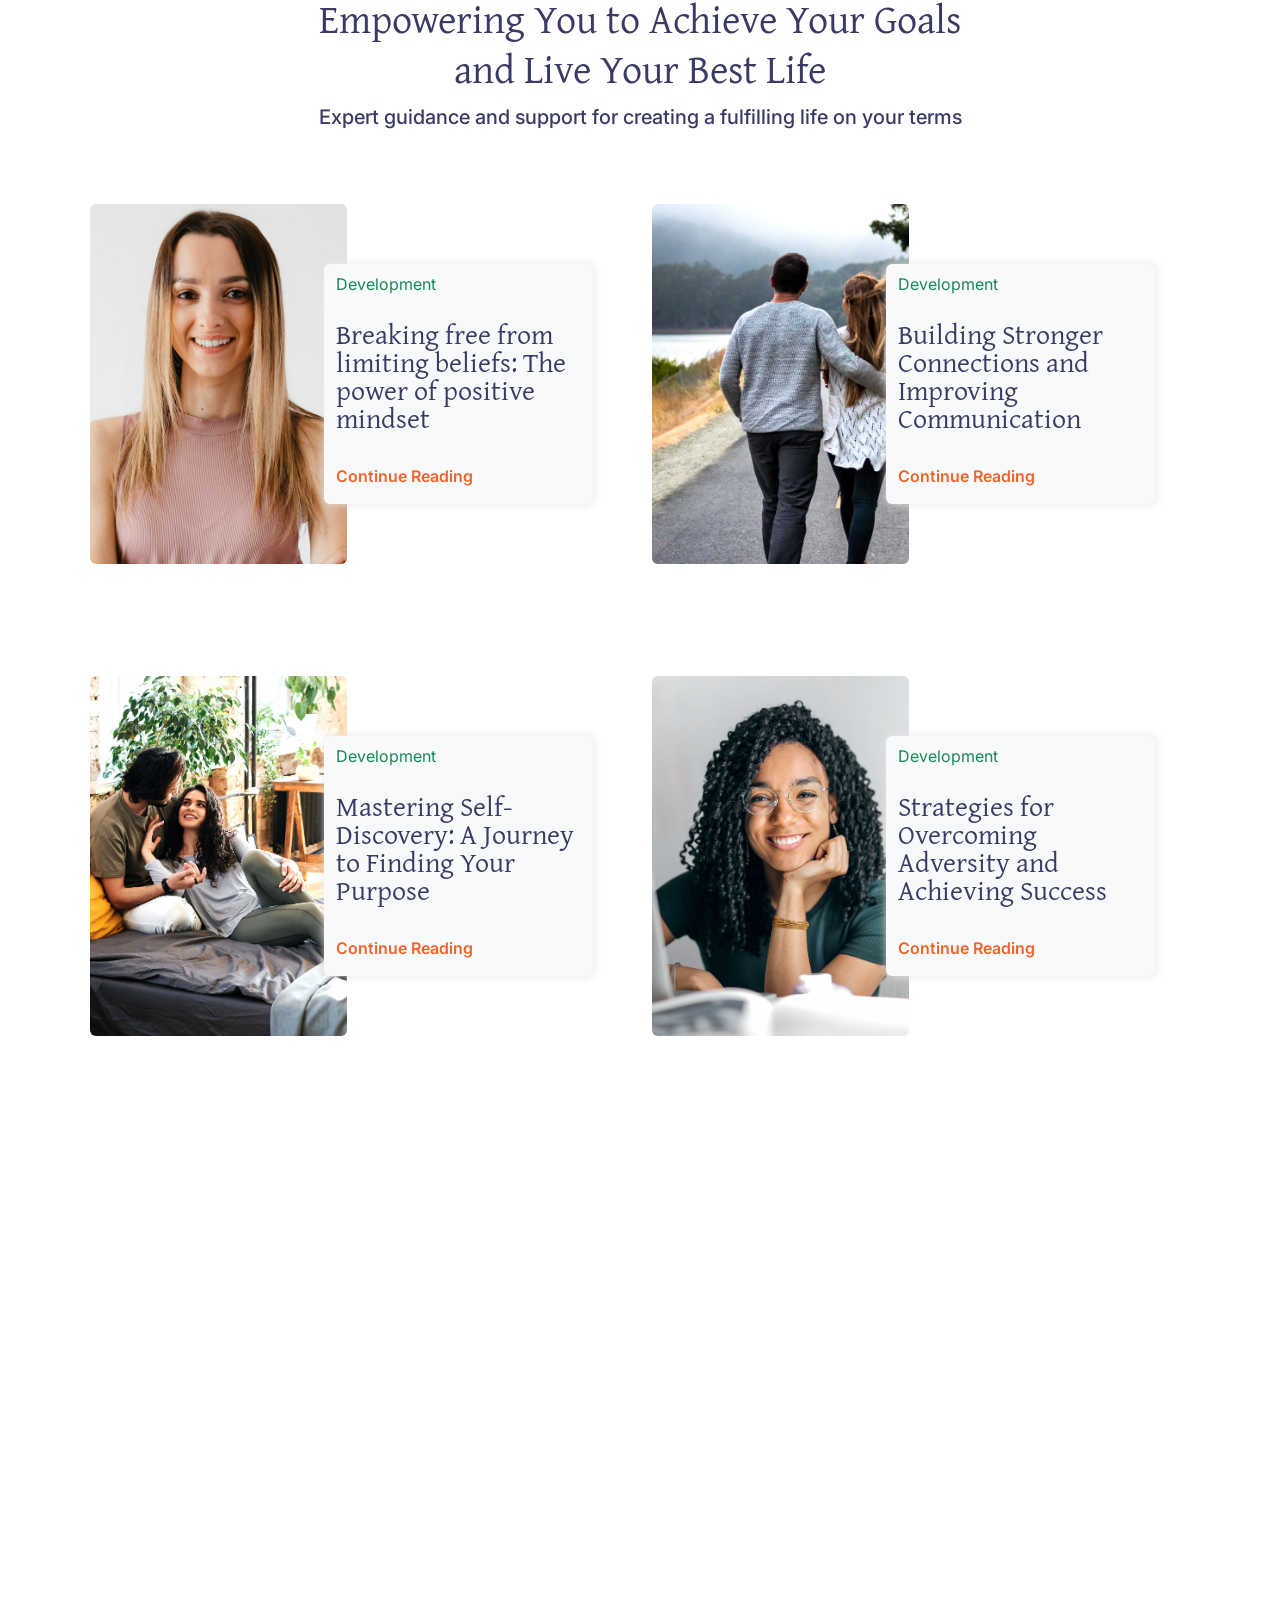
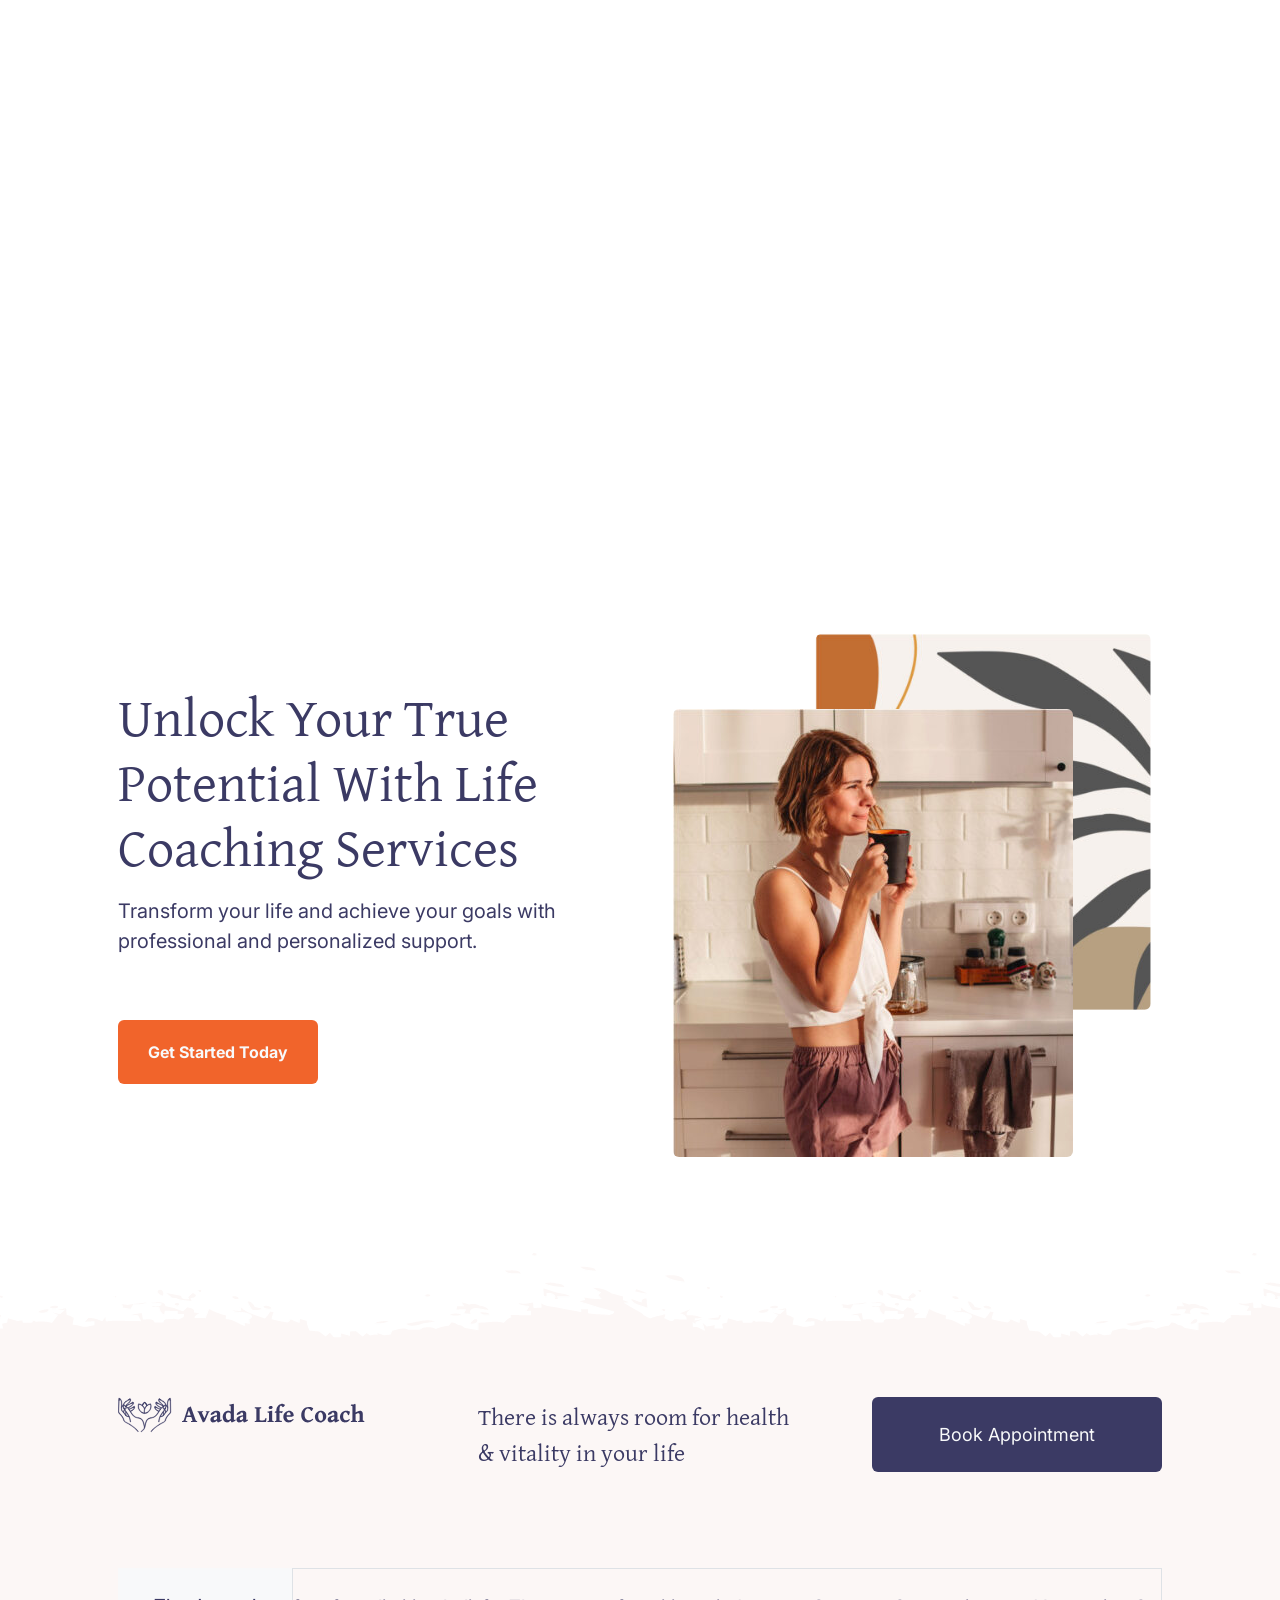
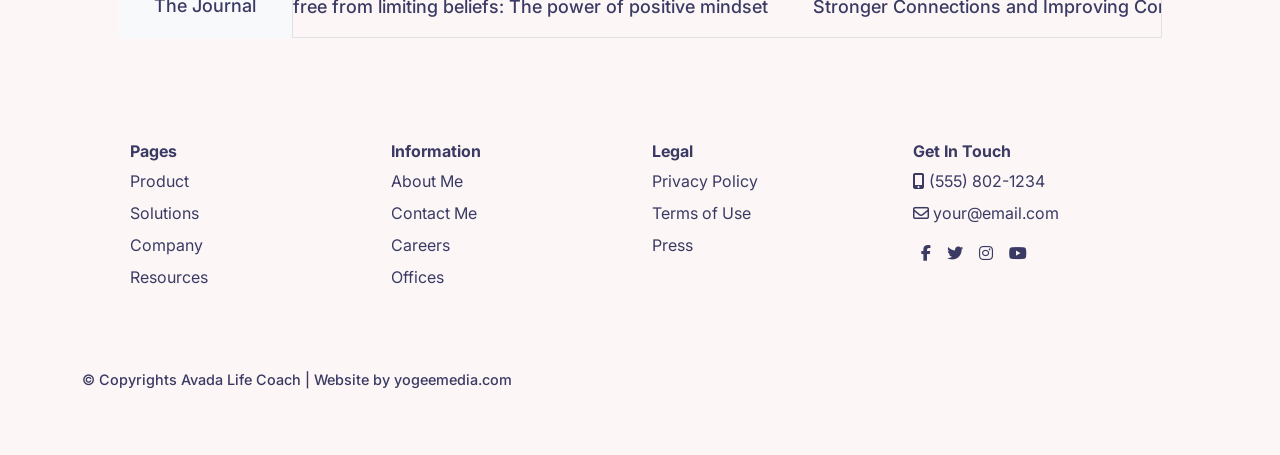
==== commit b98c28c8: "single blog page" ====
--- a/index.html
+++ b/index.html
@@ -486,9 +486,9 @@
                                 <div class="row position-relative">
                                     <div class="col-lg-6 col-sm-12 py-2 position-relative">
                                         <div class="four-card-left-img position-relative">
-                                            <a href="single-block.html">
+                                            <a href="single-blog.html">
                                                 <img src="inc/img/home/four-card-1.jpg" class="four-card-img rounded"
-                                                alt="img" />
+                                                    alt="img" />
                                             </a>
                                         </div>
                                     </div>
@@ -499,7 +499,7 @@
                                                     Development
                                                 </div>
                                                 <div class="four-card-p text-purple font2 fs-3 lh-1 py-3">
-                                                    <a href="#">
+                                                    <a href="single-blog.html" class="hover-text-orange">
                                                         Breaking free from limiting beliefs: The power of positive
                                                         mindset
                                                     </a>
@@ -520,9 +520,9 @@
                                 <div class="row position-relative">
                                     <div class="col-lg-6 col-sm-12 py-2 position-relative">
                                         <div class="four-card-left-img position-relative">
-                                            <a href="single-block.html">
+                                            <a href="single-blog.html">
                                                 <img src="inc/img/home/four-card-2.jpg" class="four-card-img rounded"
-                                                alt="img" />
+                                                    alt="img" />
                                             </a>
                                         </div>
                                     </div>
@@ -533,7 +533,7 @@
                                                     Development
                                                 </div>
                                                 <div class="four-card-p text-purple font2 fs-3 lh-1 py-3">
-                                                    <a href="#">
+                                                    <a href="single-blog.html" class="hover-text-orange">
                                                         Building Stronger Connections and Improving
                                                         Communication
                                                     </a>
@@ -556,9 +556,9 @@
                                 <div class="row position-relative">
                                     <div class="col-lg-6 col-sm-12 py-2 position-relative">
                                         <div class="four-card-left-img position-relative">
-                                            <a href="single-block.html">
+                                            <a href="single-blog.html">
                                                 <img src="inc/img/home/four-card-3.jpg" class="four-card-img rounded"
-                                                alt="img" />
+                                                    alt="img" />
                                             </a>
                                         </div>
                                     </div>
@@ -569,7 +569,7 @@
                                                     Development
                                                 </div>
                                                 <div class="four-card-p text-purple font2 fs-3 lh-1 py-3">
-                                                    <a href="#">
+                                                    <a href="single-blog.html" class="hover-text-orange">
                                                         Mastering Self-Discovery: A Journey to Finding Your
                                                         Purpose
                                                     </a>
@@ -590,9 +590,9 @@
                                 <div class="row position-relative">
                                     <div class="col-lg-6 col-sm-12 py-2 position-relative">
                                         <div class="four-card-left-img position-relative">
-                                            <a href="single-block.html">
+                                            <a href="single-blog.html">
                                                 <img src="inc/img/home/four-card-4.jpg" class="four-card-img rounded"
-                                                alt="img" />
+                                                    alt="img" />
                                             </a>
                                         </div>
                                     </div>
@@ -603,7 +603,7 @@
                                                     Development
                                                 </div>
                                                 <div class="four-card-p text-purple font2 fs-3 lh-1 py-3">
-                                                    <a href="#">
+                                                    <a href="single-blog.html" class="hover-text-orange">
                                                         Strategies for Overcoming Adversity and Achieving
                                                         Success
                                                     </a>
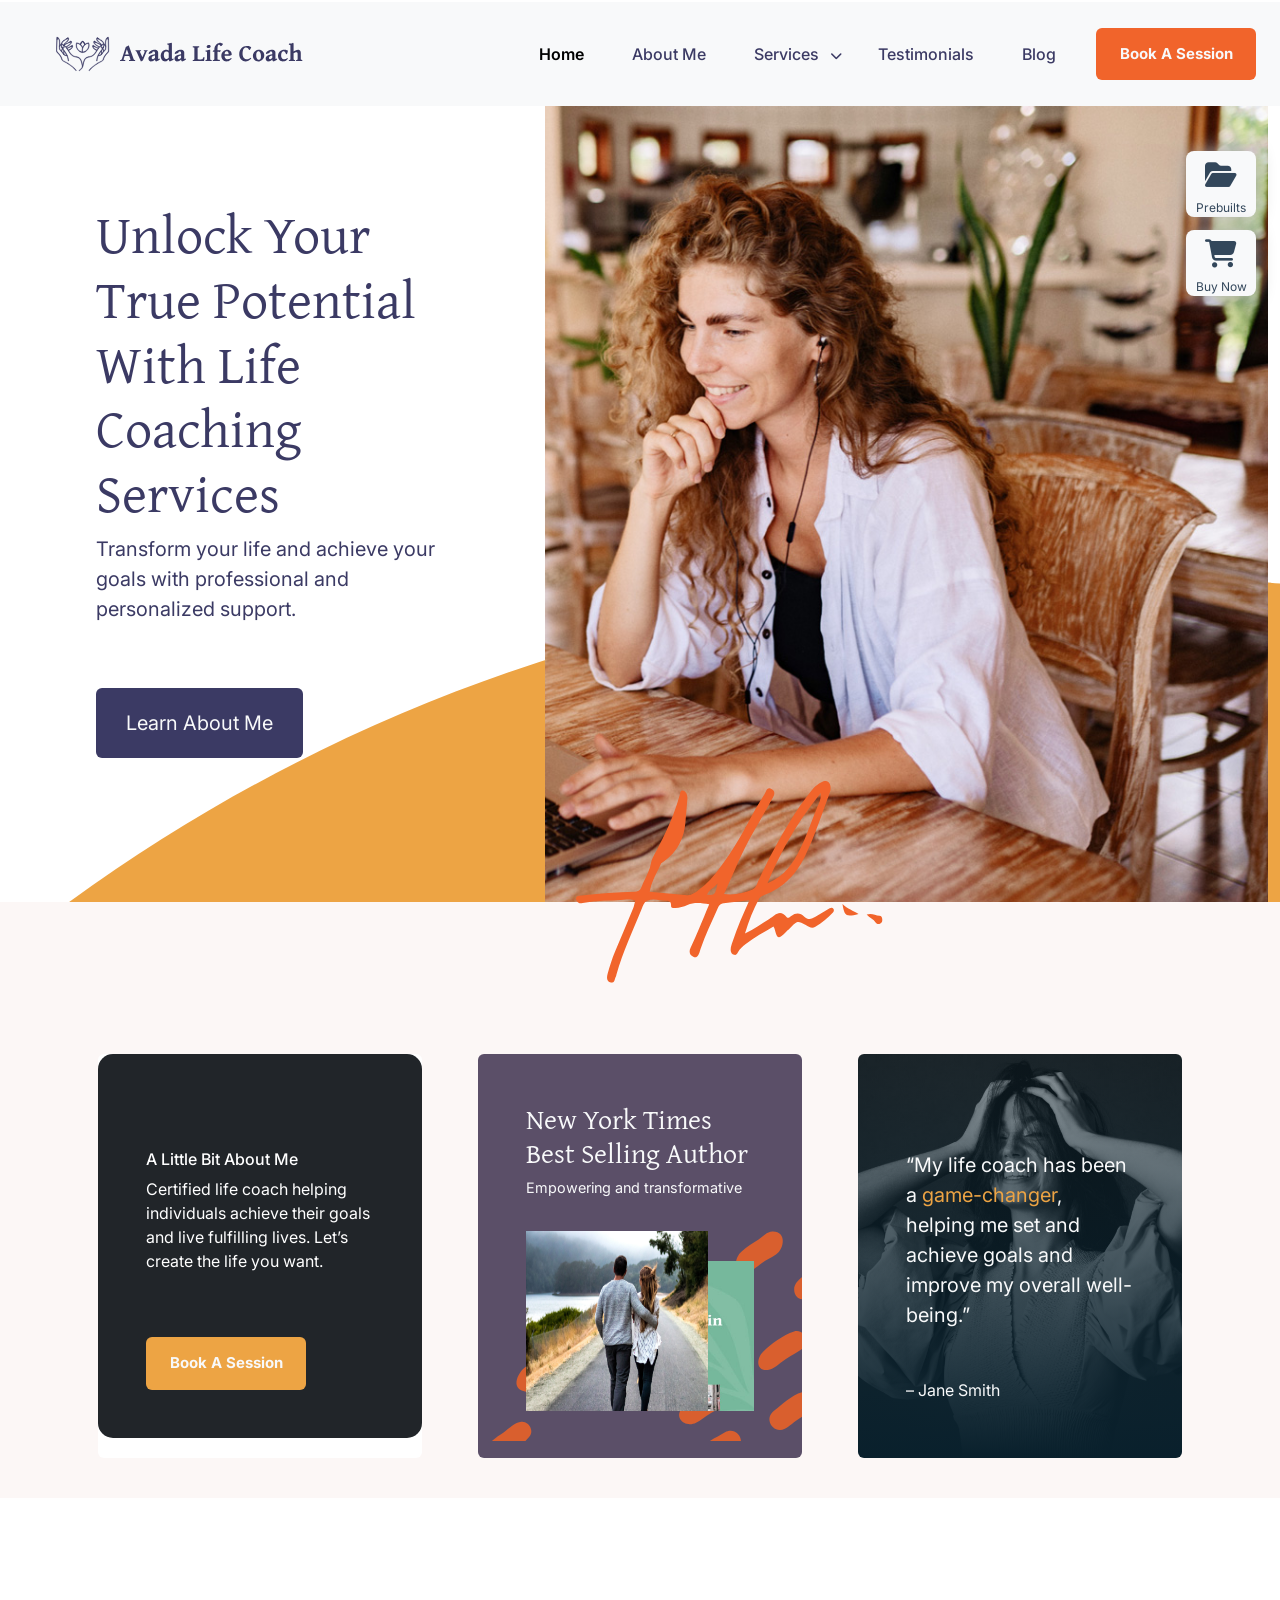
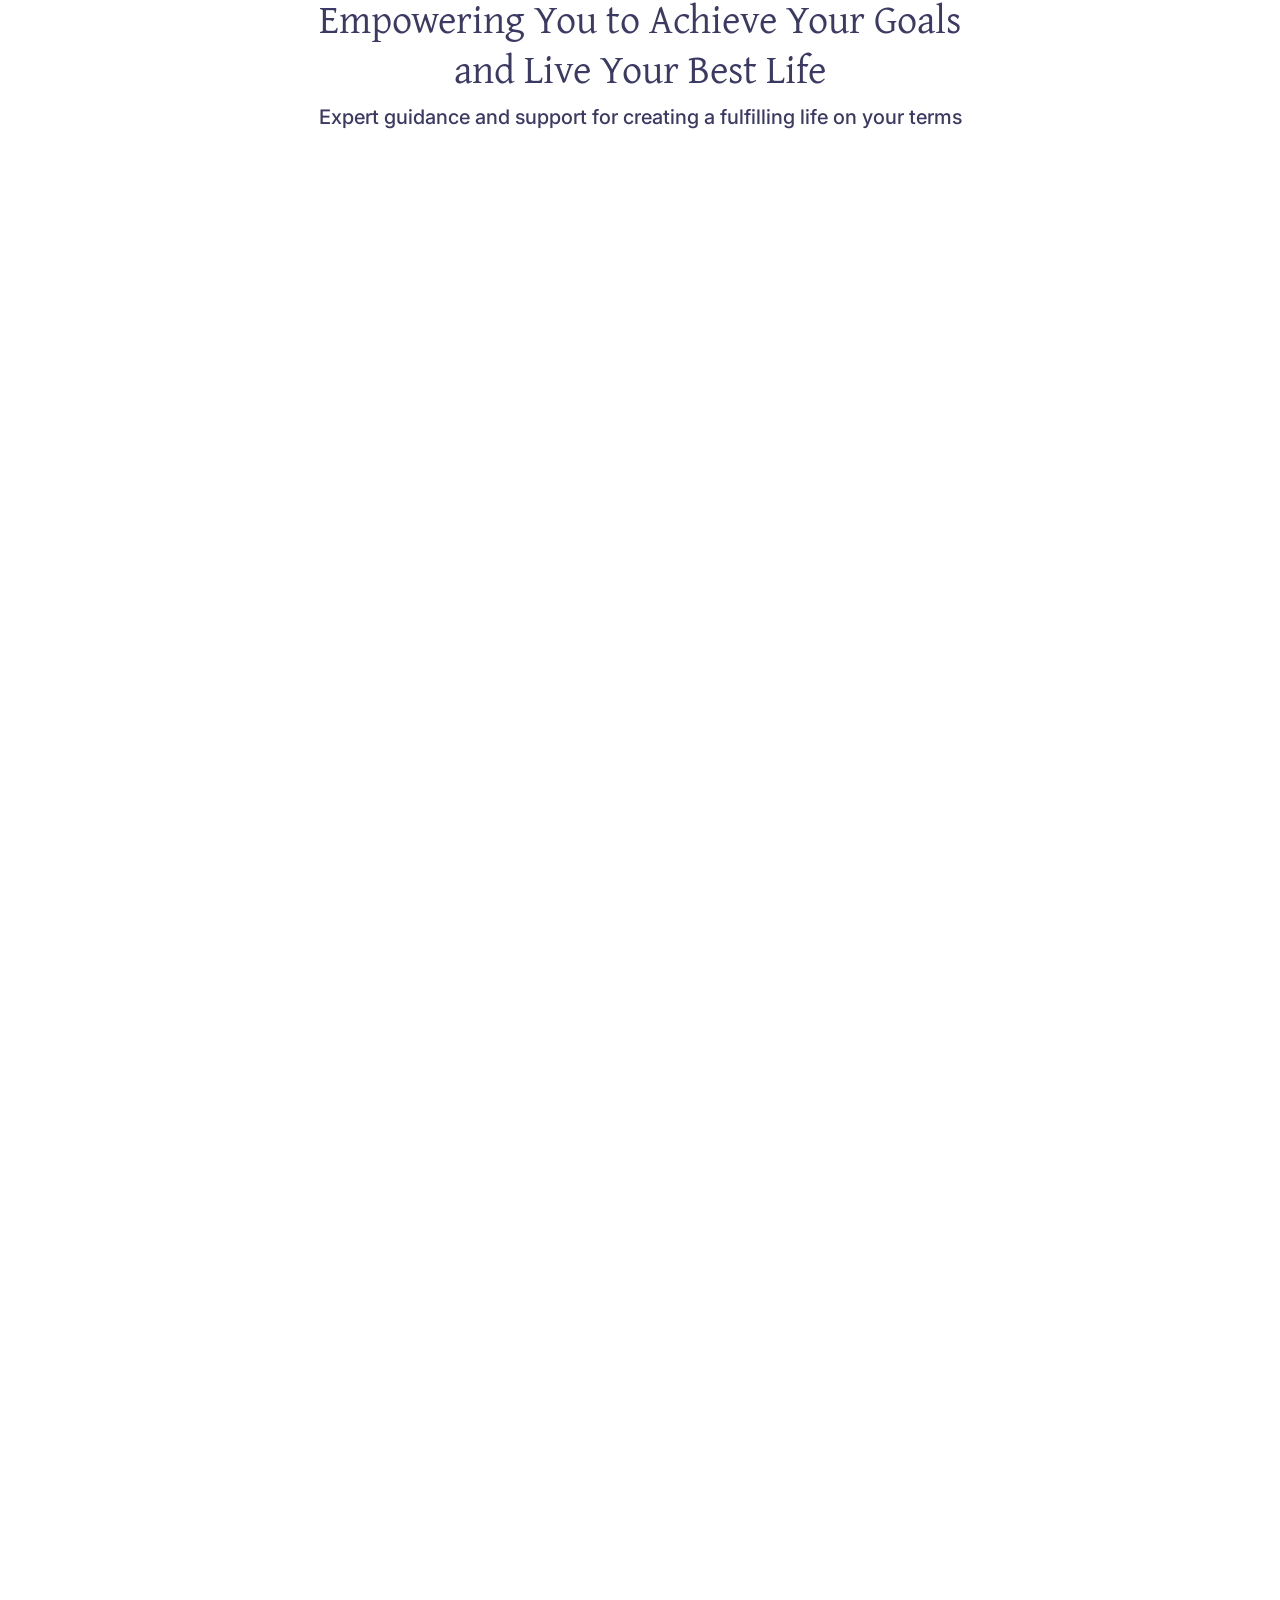
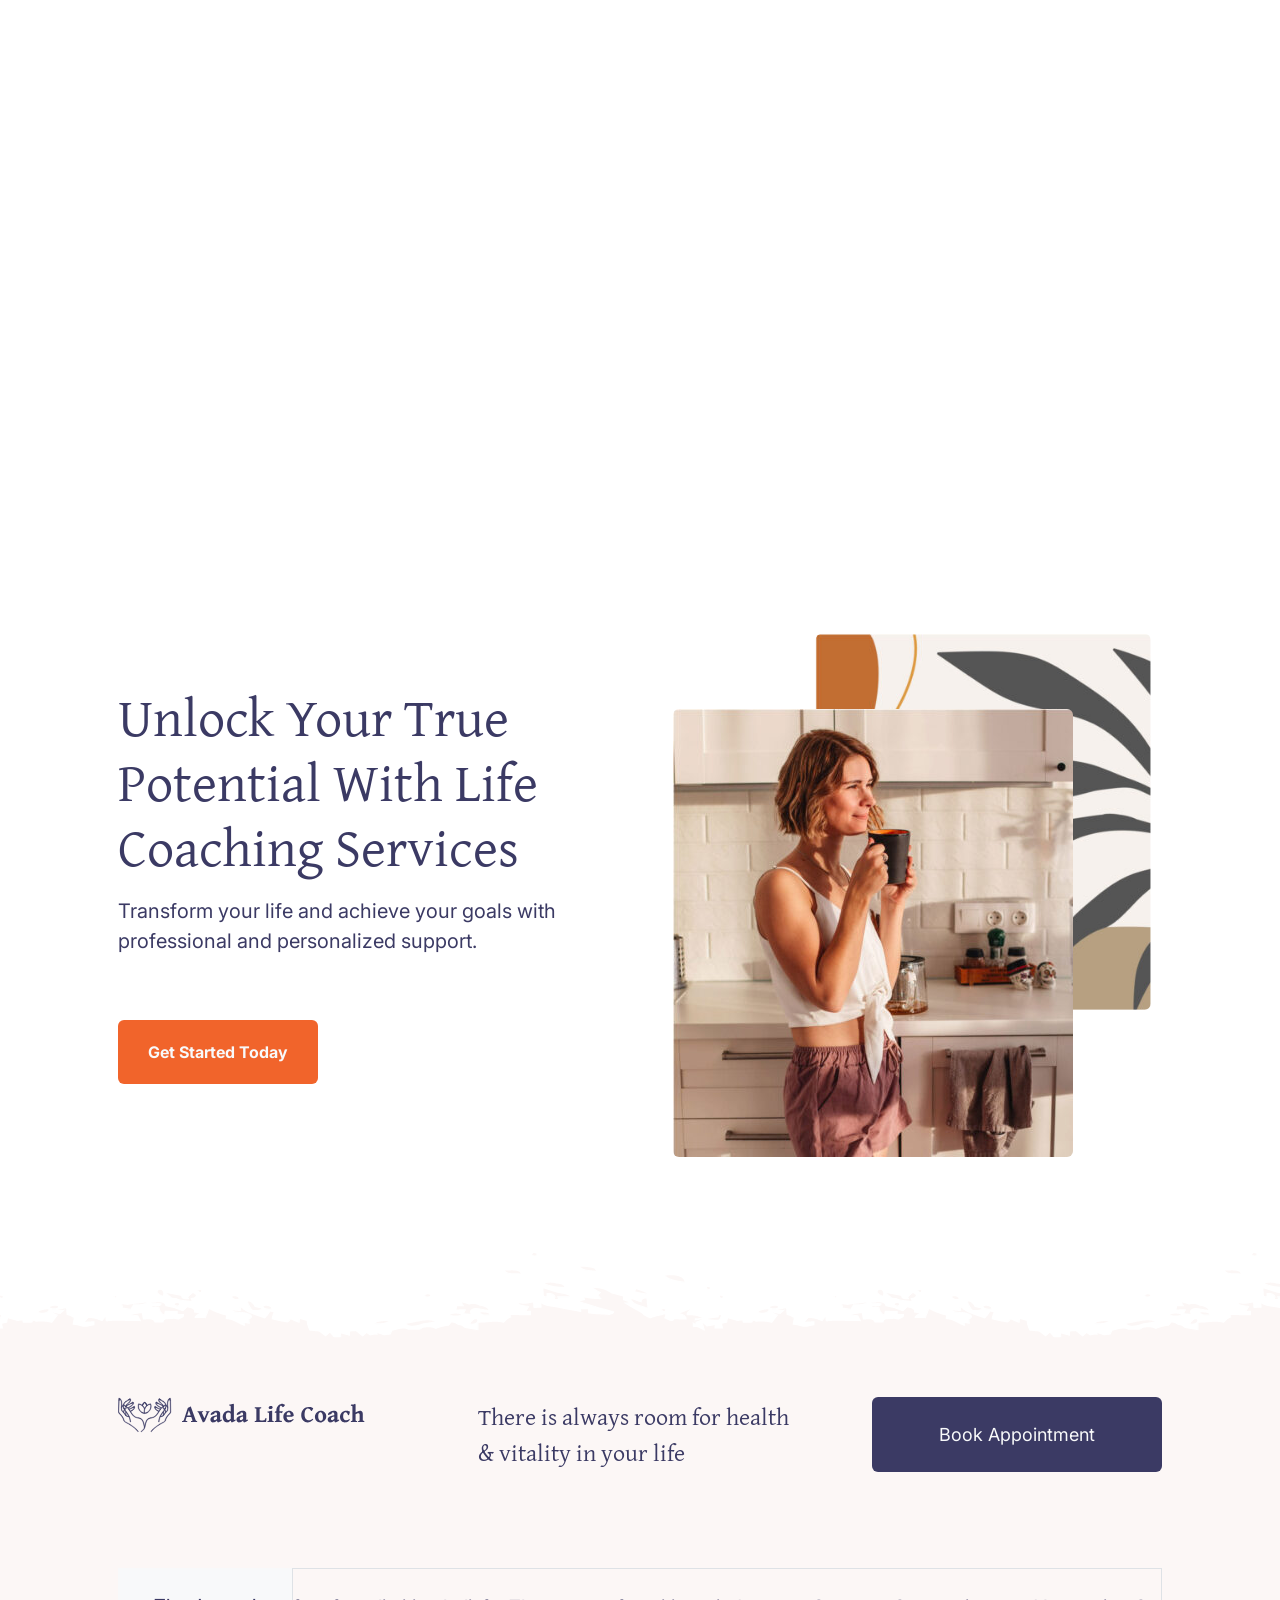
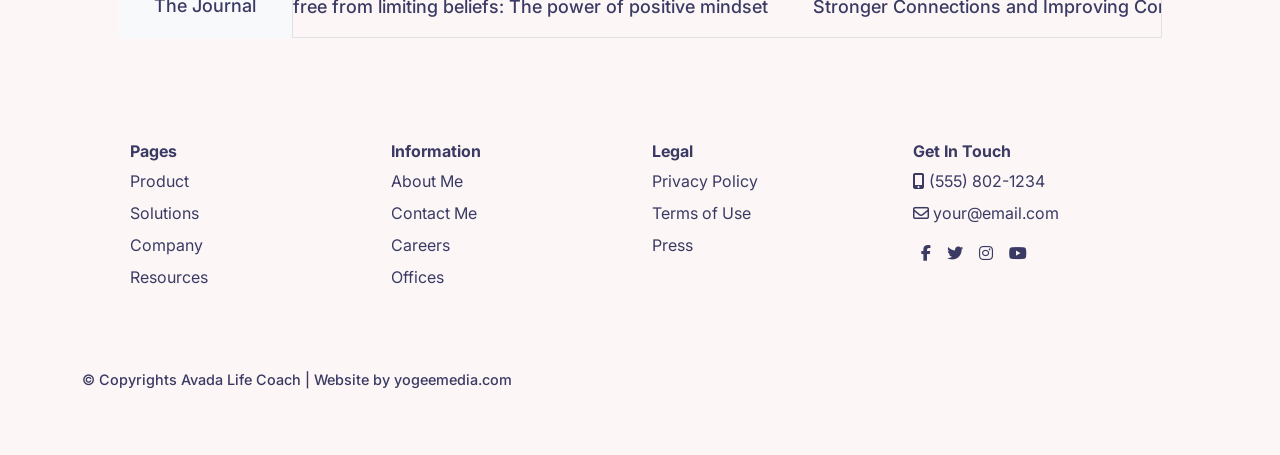
==== commit c474d58c: "footer book session linked" ====
--- a/index.html
+++ b/index.html
@@ -763,8 +763,8 @@
                     </p>
                 </div>
                 <div class="col-sm-4 col-12 p-lg-0">
-                    <button class="footer-btn btn bg-purple fs1 text-light hover-bg-lblue p-4 float-lg-end"
-                        type="button">
+                    <button onclick="window.location.href='book-session.html';"
+                        class="footer-btn btn bg-purple fs1 text-light hover-bg-lblue p-4 float-lg-end" type="button">
                         Book Appointment
                     </button>
                 </div>
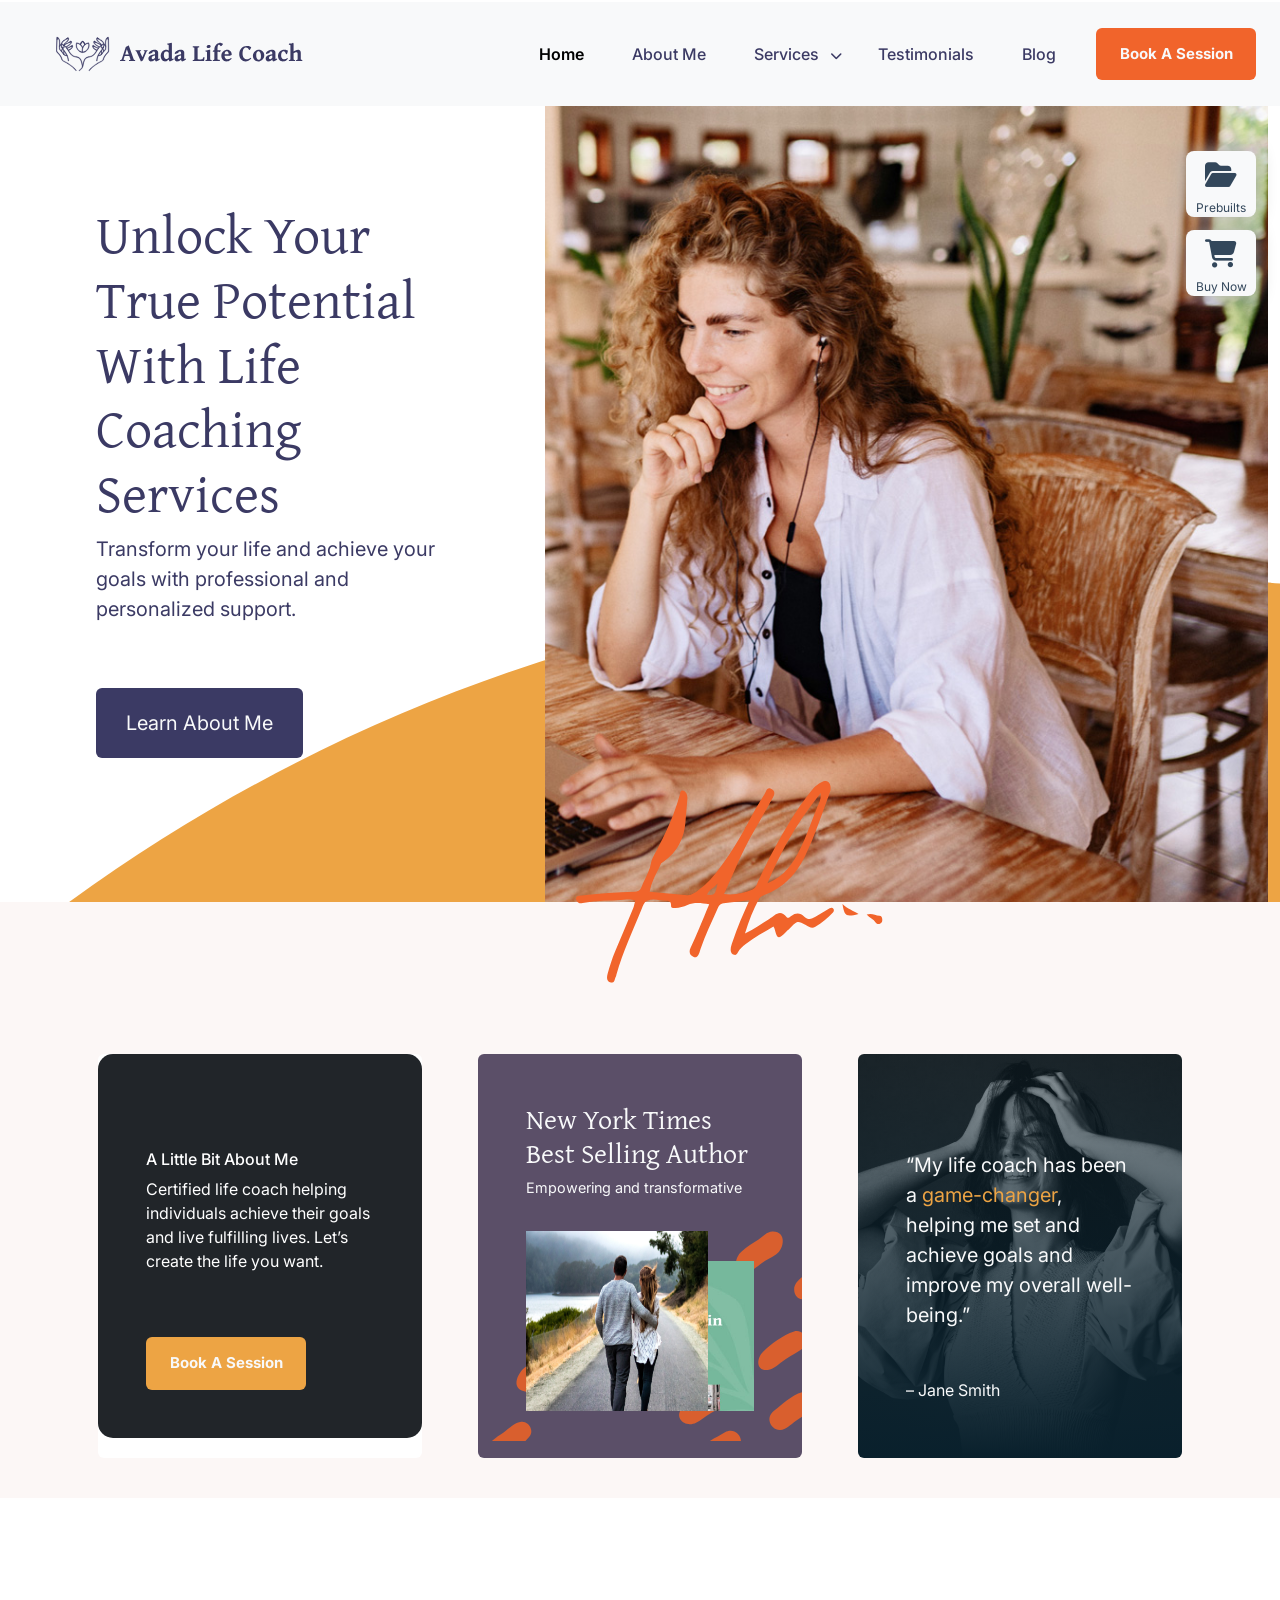
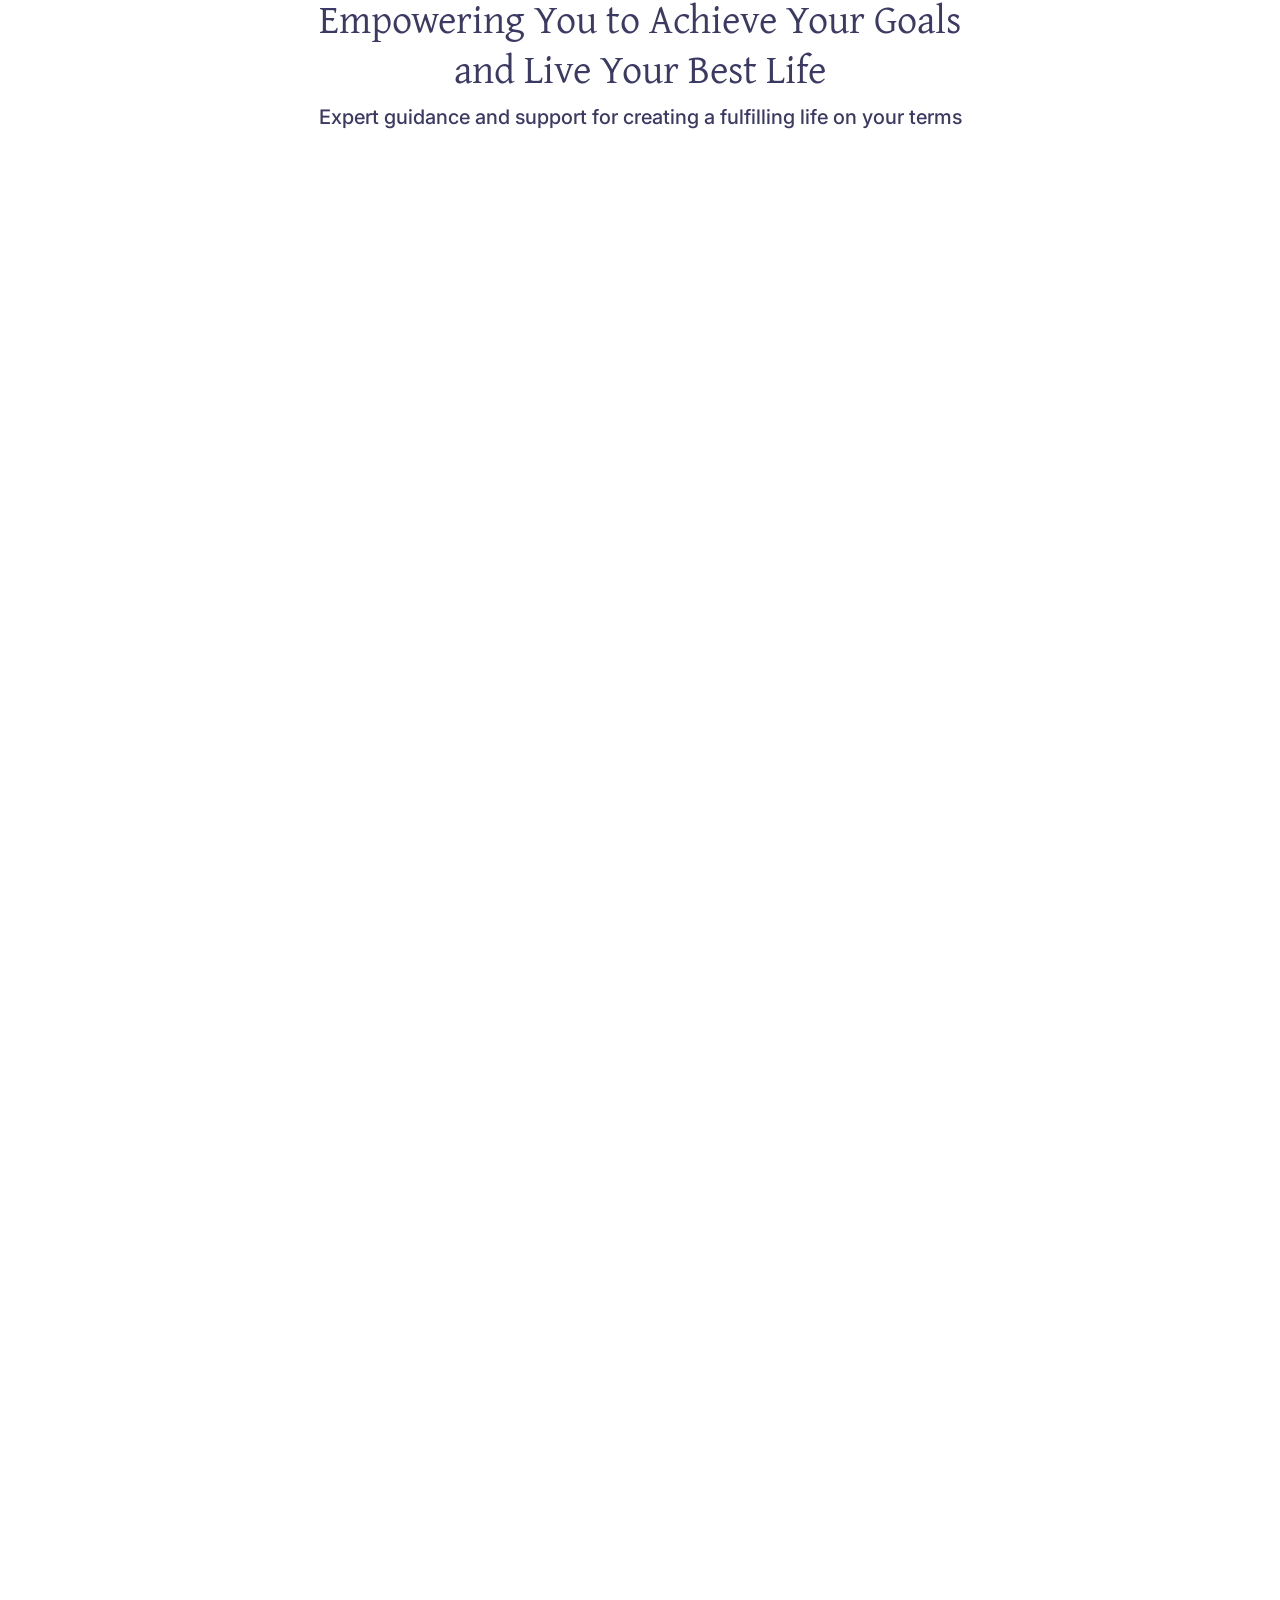
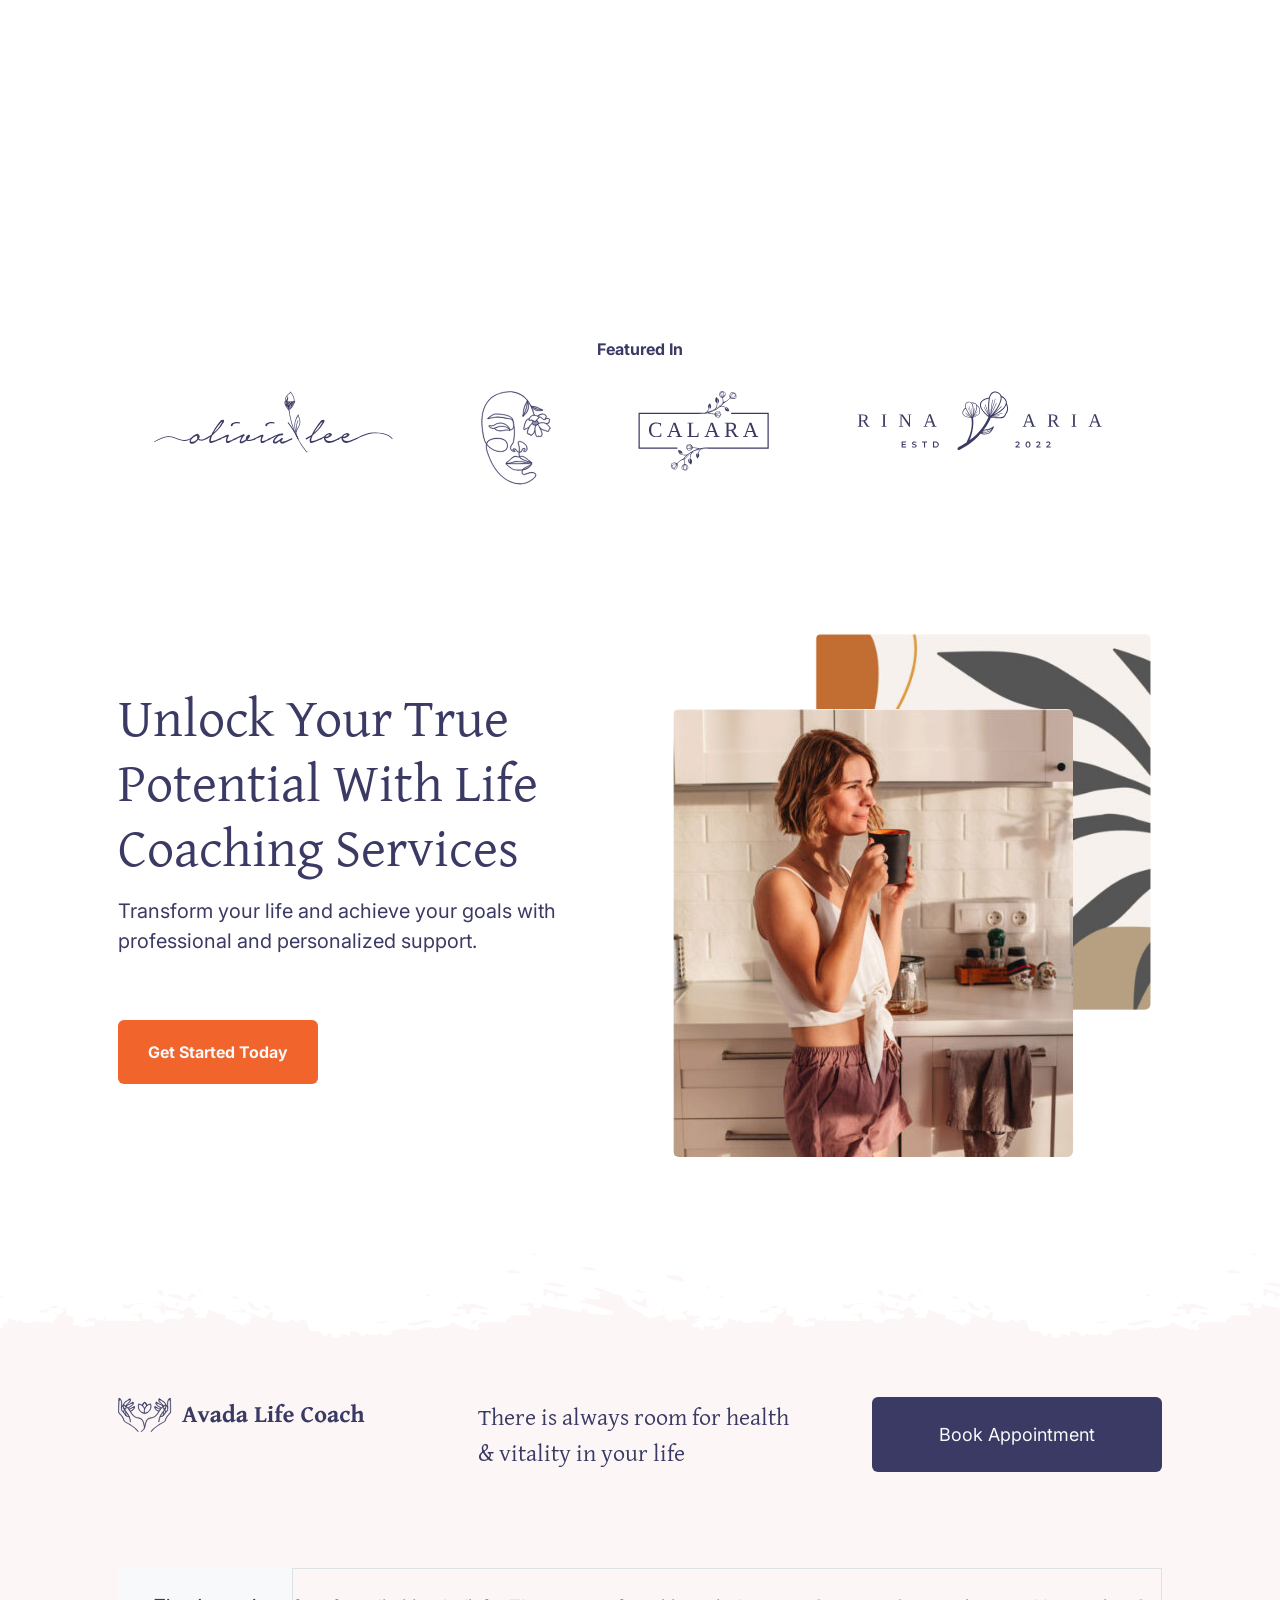
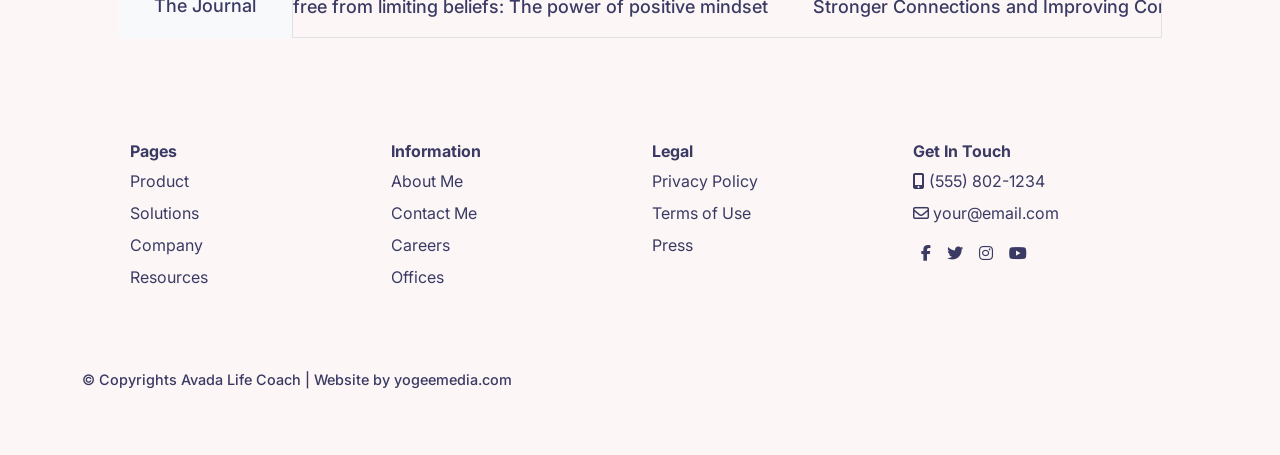
==== commit dddbcf77: "footer marque linked" ====
--- a/index.html
+++ b/index.html
@@ -741,6 +741,7 @@
 
         </div>
         <!-- post content end -->
+
     </div>
     <!-- main wrapper end -->
 
@@ -782,31 +783,31 @@
                         <div class="track mt-4">
                             <div class="content text-purple fs1">
                                 <span>
-                                    <a href="#">free from limiting beliefs: The power of positive mindset
+                                    <a href="single-blog.html">free from limiting beliefs: The power of positive mindset
                                         &nbsp;&nbsp;&nbsp;&nbsp;&nbsp;&nbsp;&nbsp;</a>
                                 </span>
                                 <span>
-                                    <a href="#">Stronger Connections and Improving Communication
+                                    <a href="single-blog.html">Stronger Connections and Improving Communication
                                         &nbsp;&nbsp;&nbsp;&nbsp;&nbsp;&nbsp;&nbsp;</a>
                                 </span>
                                 <span>
-                                    <a href="#">Self-Discovery: A Journey to Finding Your Purpose
+                                    <a href="single-blog.html">Self-Discovery: A Journey to Finding Your Purpose
                                         &nbsp;&nbsp;&nbsp;&nbsp;&nbsp;&nbsp;&nbsp;</a>
                                 </span>
                                 <span>
-                                    <a href="#">for Overcoming Adversity and Achieving Success
+                                    <a href="single-blog.html">for Overcoming Adversity and Achieving Success
                                         &nbsp;&nbsp;&nbsp;&nbsp;&nbsp;&nbsp;&nbsp;</a>
                                 </span>
                                 <span>
-                                    <a href="#">and Techniques for Living in the Present Moment
+                                    <a href="single-blog.html">and Techniques for Living in the Present Moment
                                         &nbsp;&nbsp;&nbsp;&nbsp;&nbsp;&nbsp;&nbsp;</a>
                                 </span>
                                 <span>
-                                    <a href="#">Overcome Challenges and Embrace Change
+                                    <a href="single-blog.html">Overcome Challenges and Embrace Change
                                         &nbsp;&nbsp;&nbsp;&nbsp;&nbsp;&nbsp;&nbsp;</a>
                                 </span>
                                 <span>
-                                    <a href="#">Finding Happiness and Fulfillment
+                                    <a href="single-blog.html">Finding Happiness and Fulfillment
                                         &nbsp;&nbsp;&nbsp;&nbsp;&nbsp;&nbsp;&nbsp;</a>
                                 </span>
                             </div>
--- a/inc/css/style.css
+++ b/inc/css/style.css
@@ -444,6 +444,10 @@
 
 .track:hover {
   animation-play-state: paused;
+}
+
+.track a:hover {
+  color: #202c46;
 }
 
 /* marquee css end */
